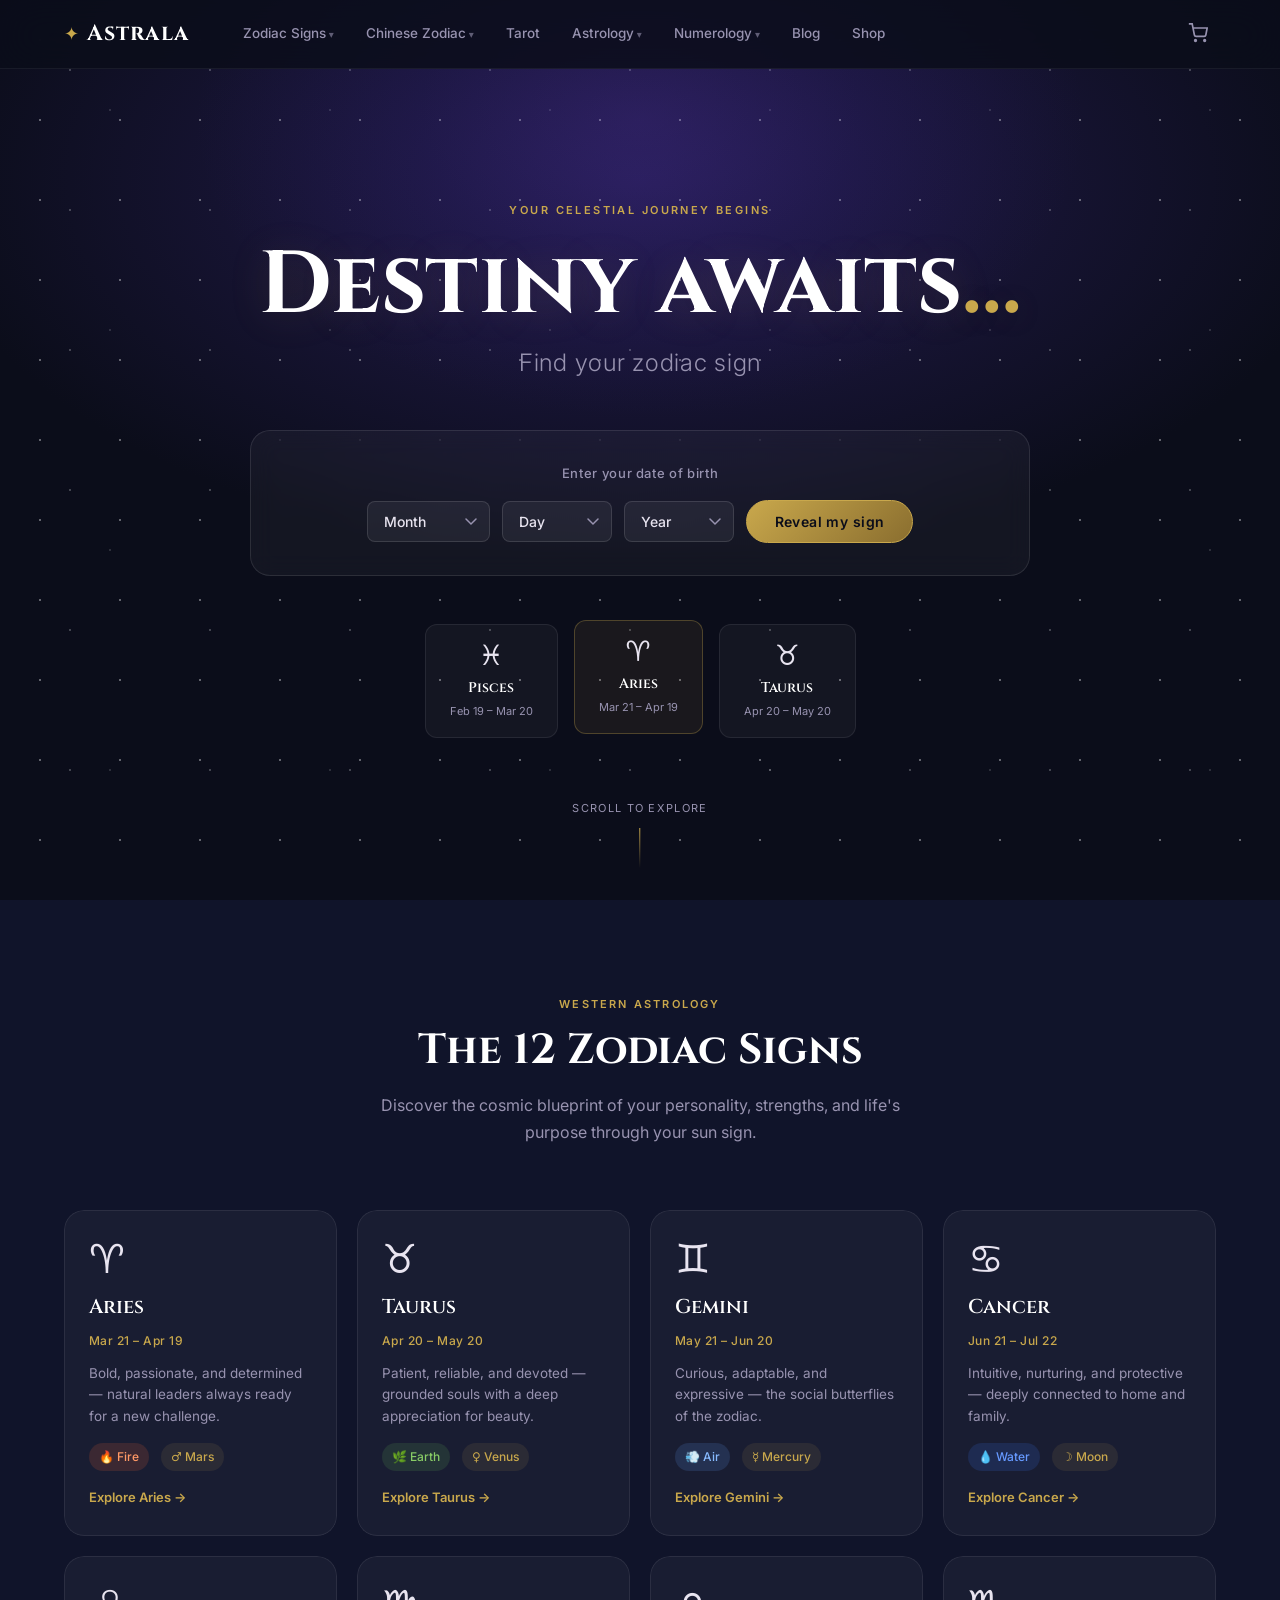
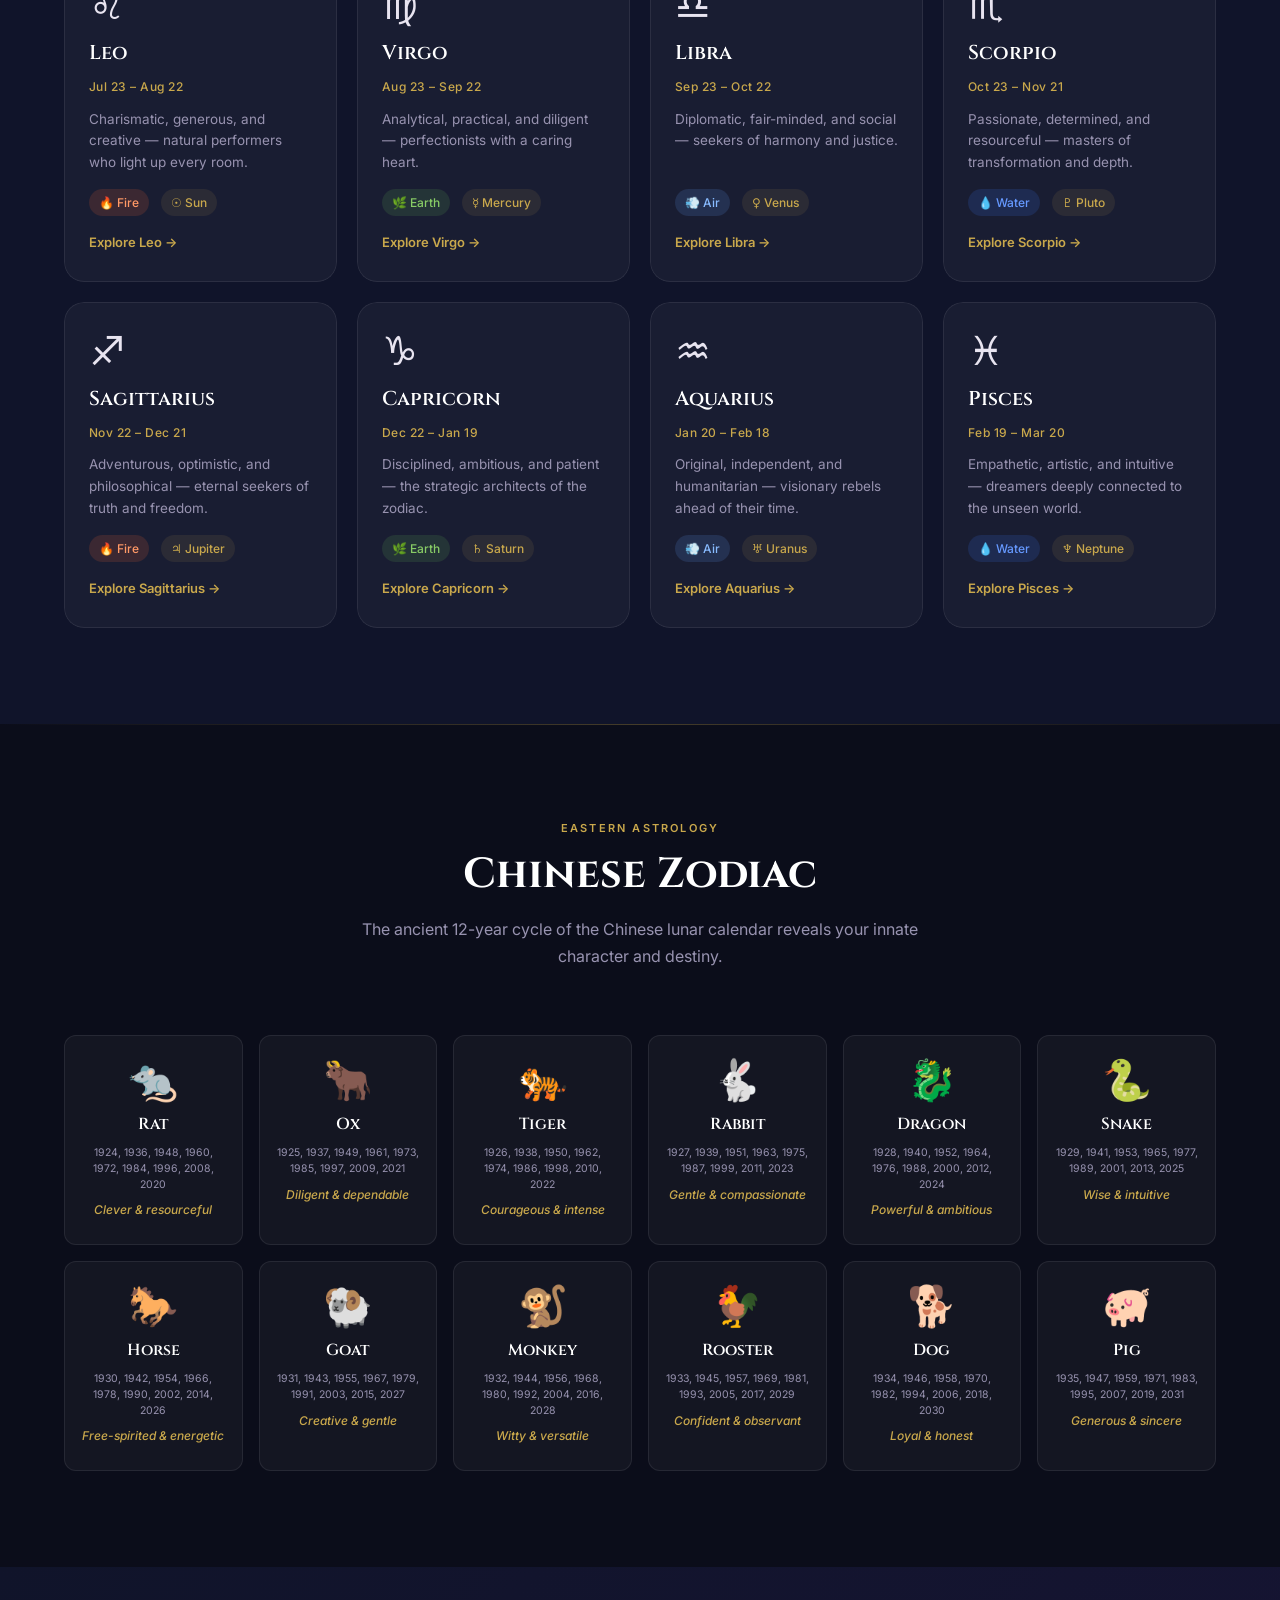
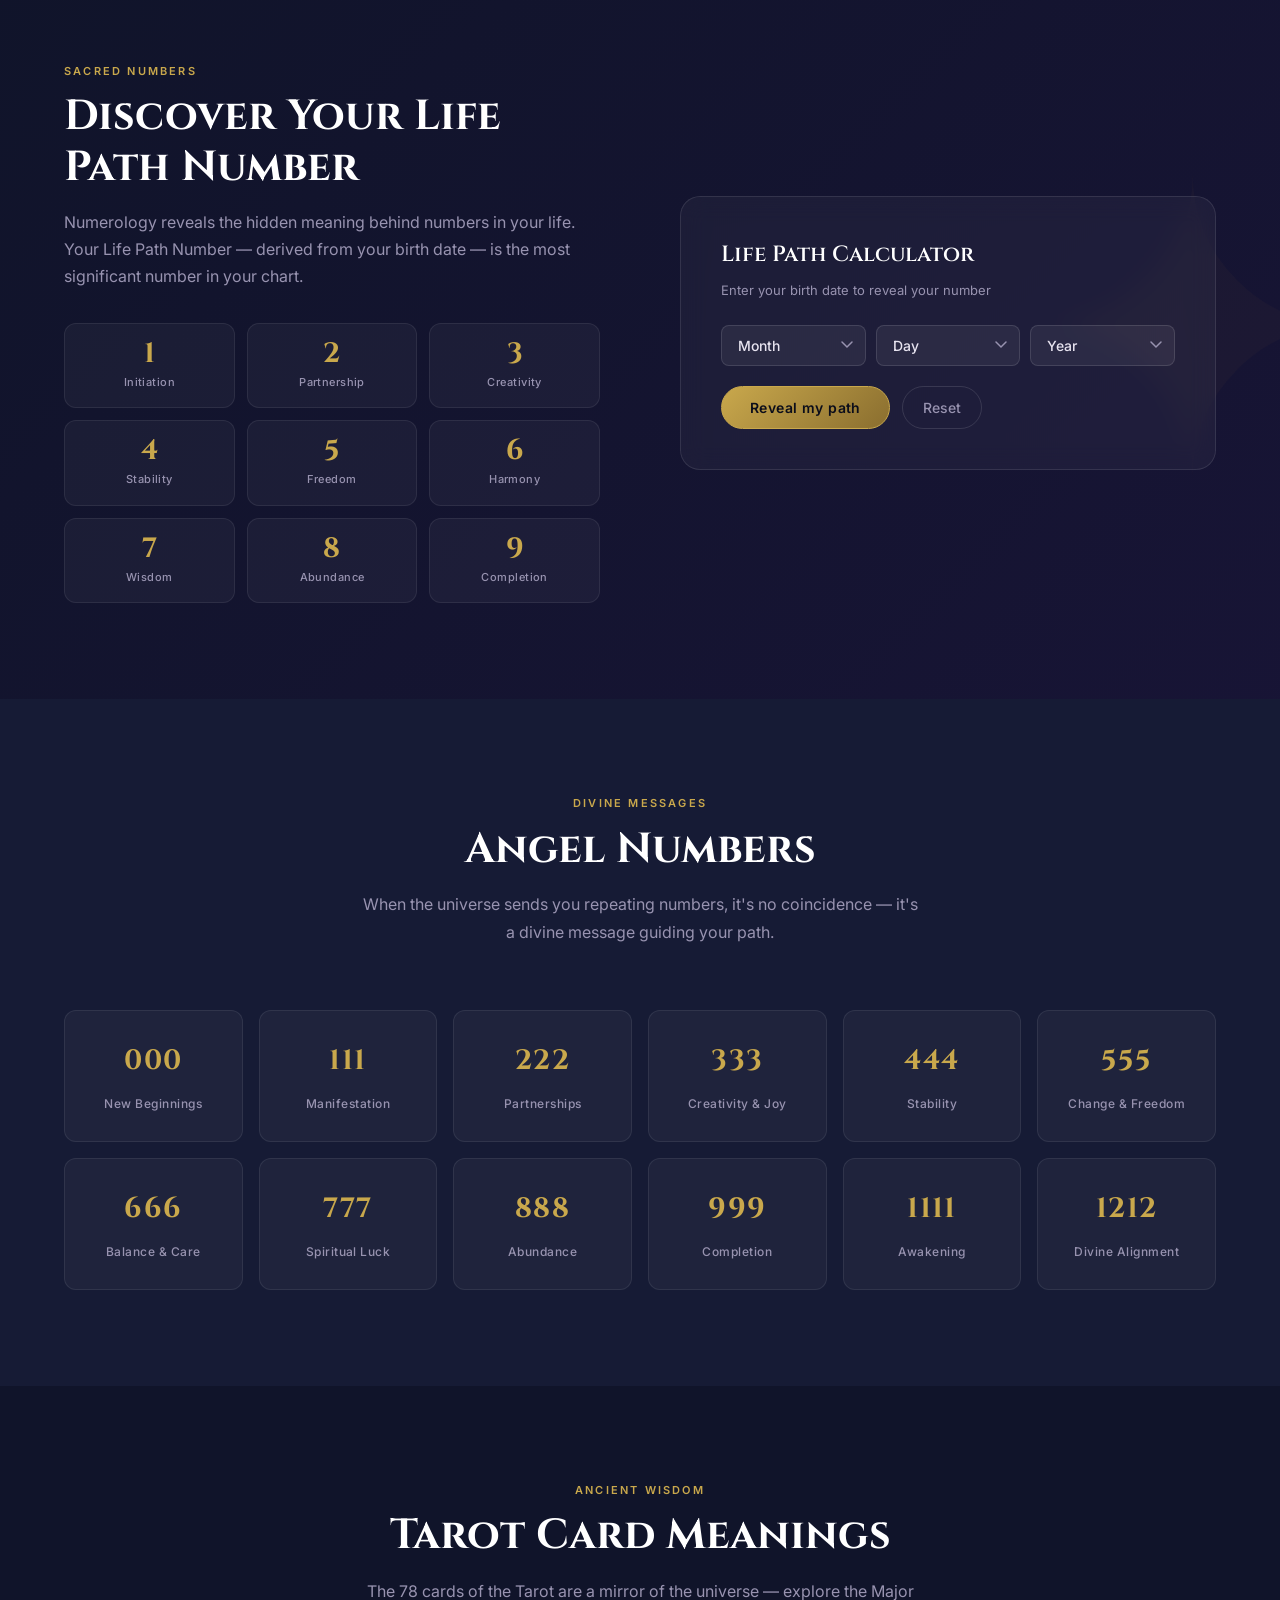
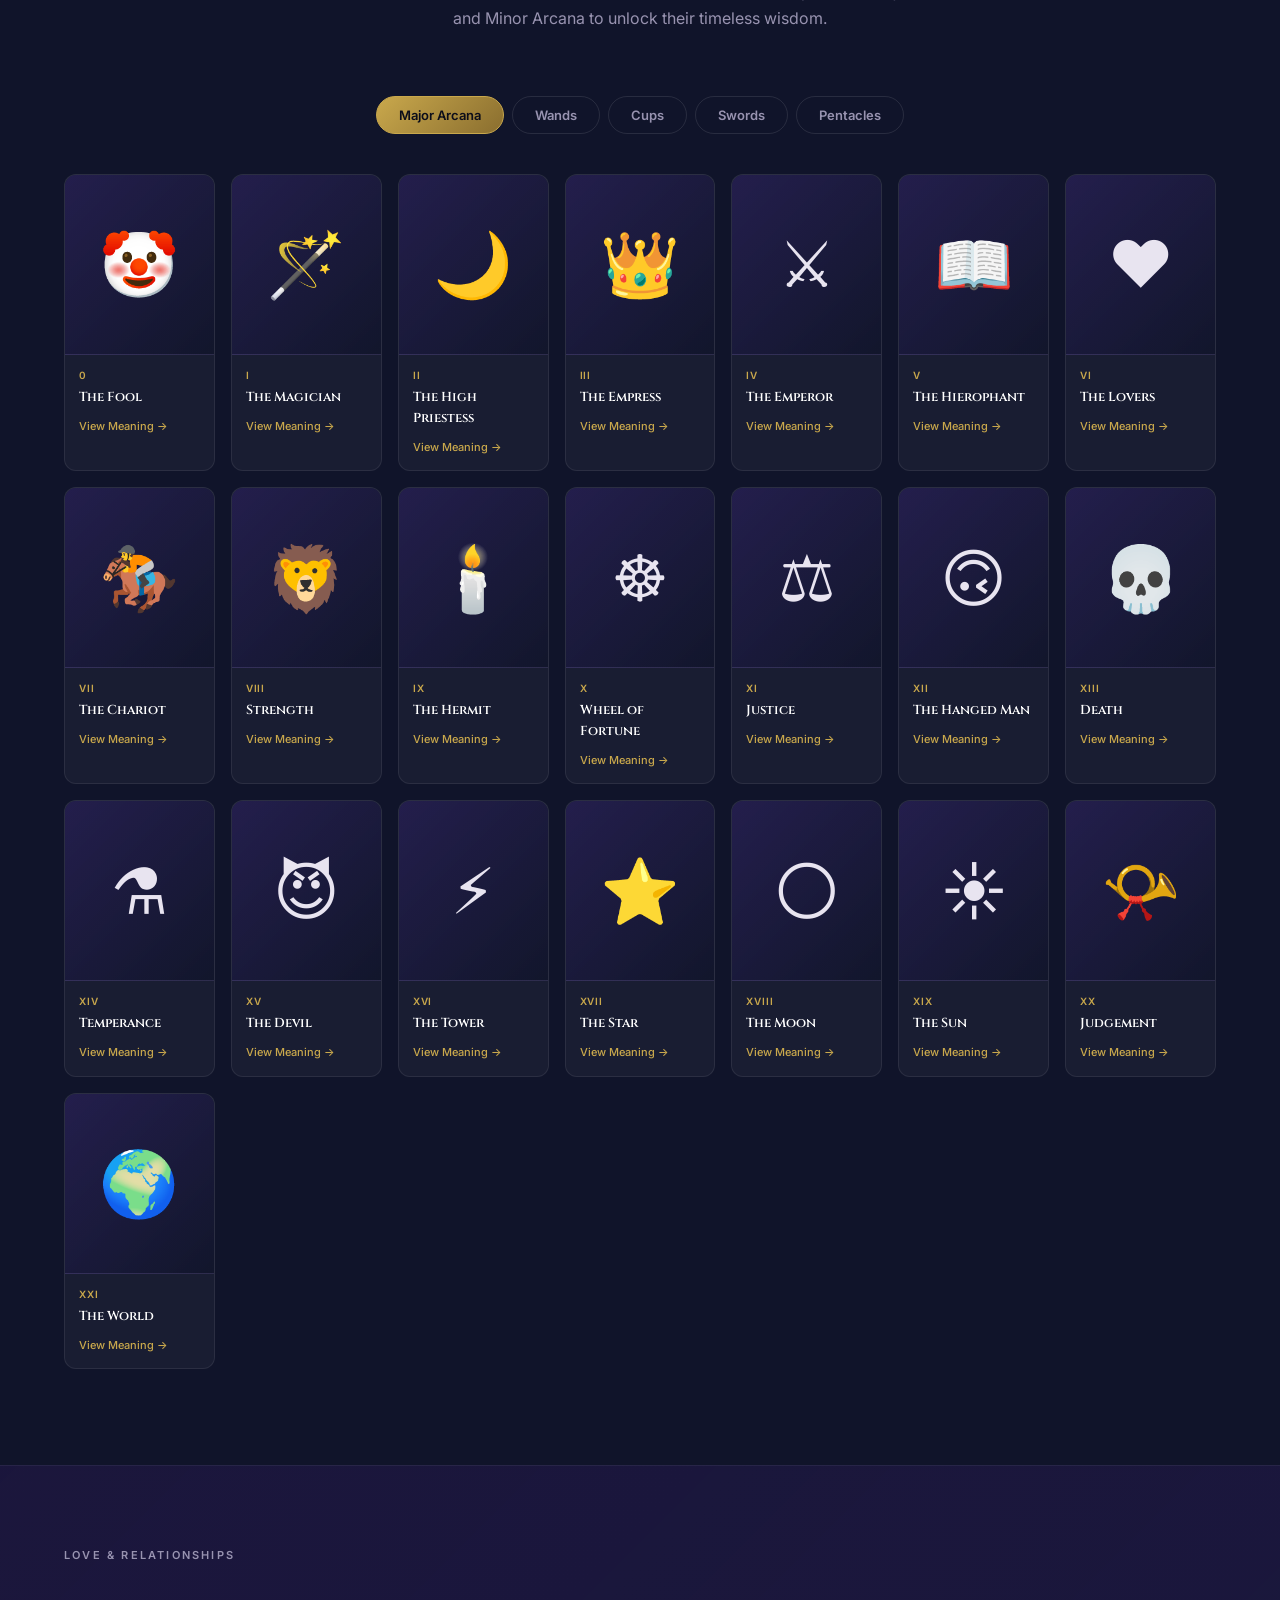
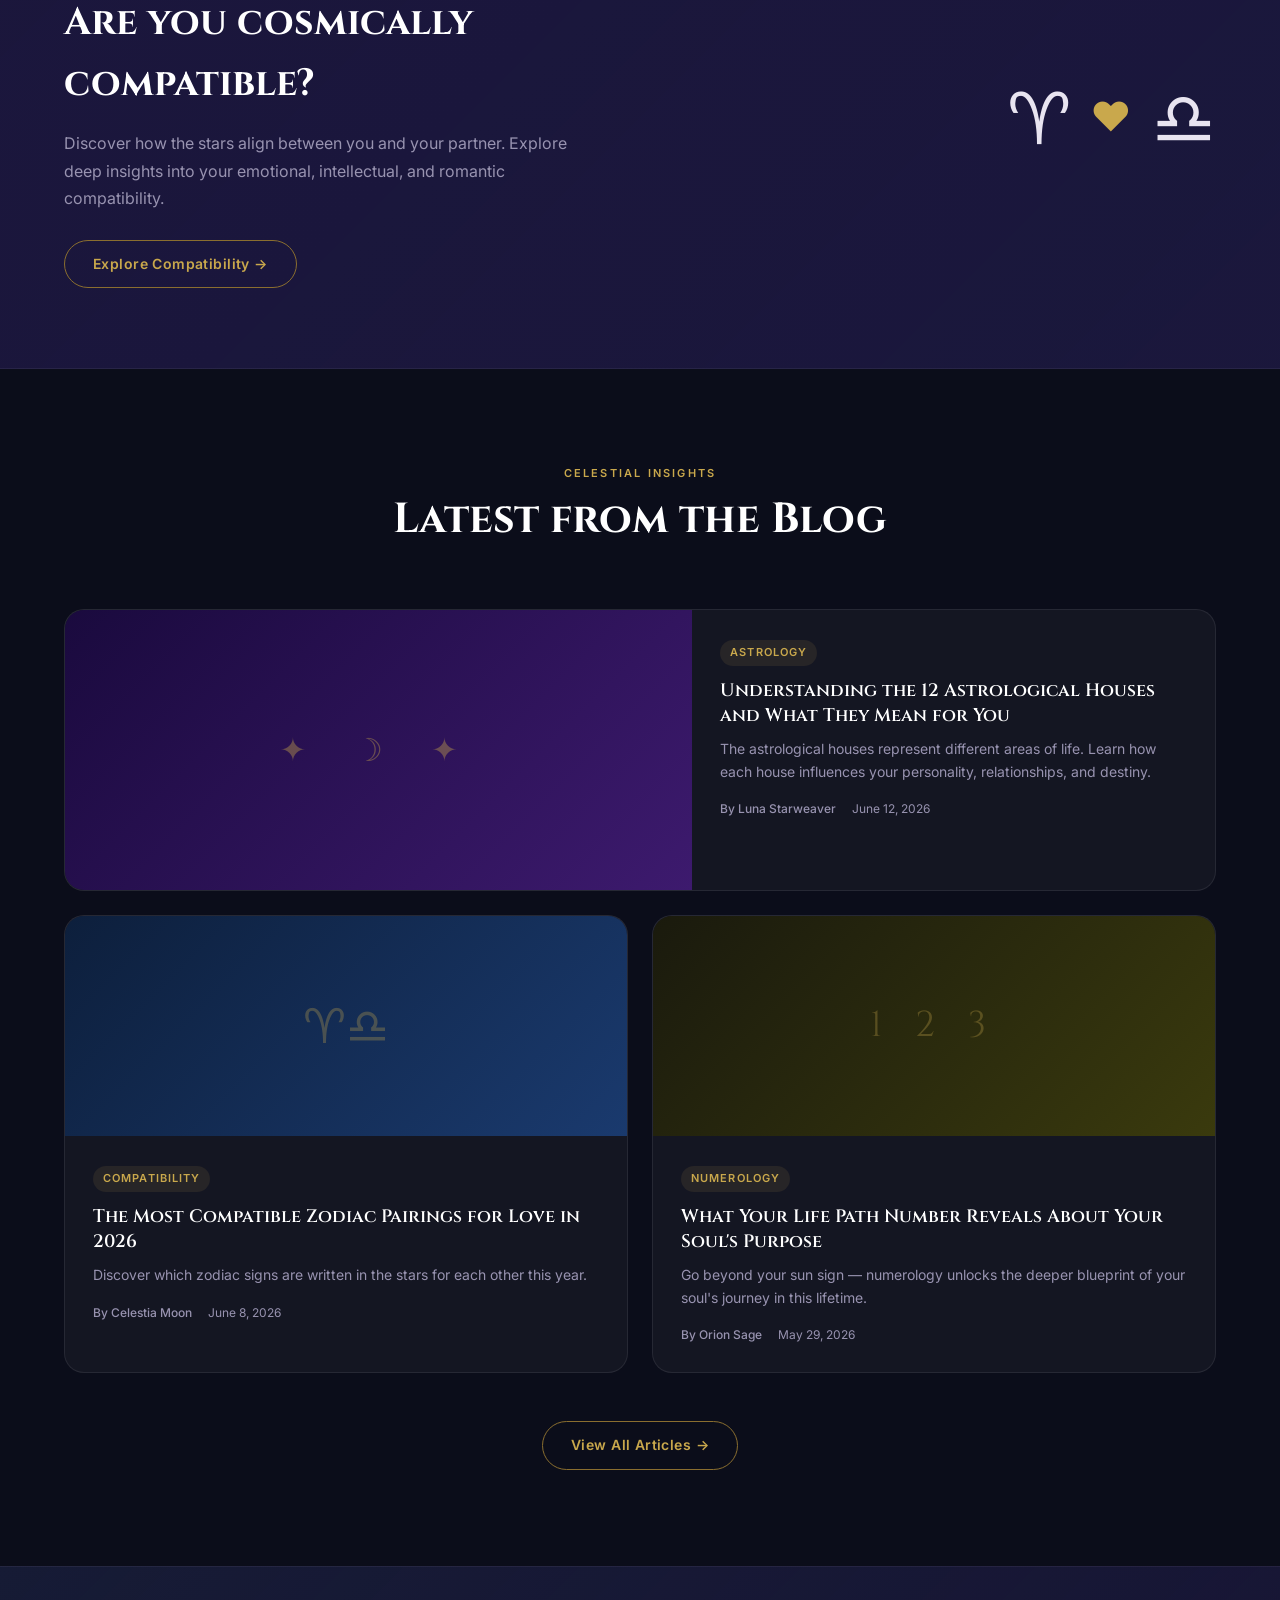
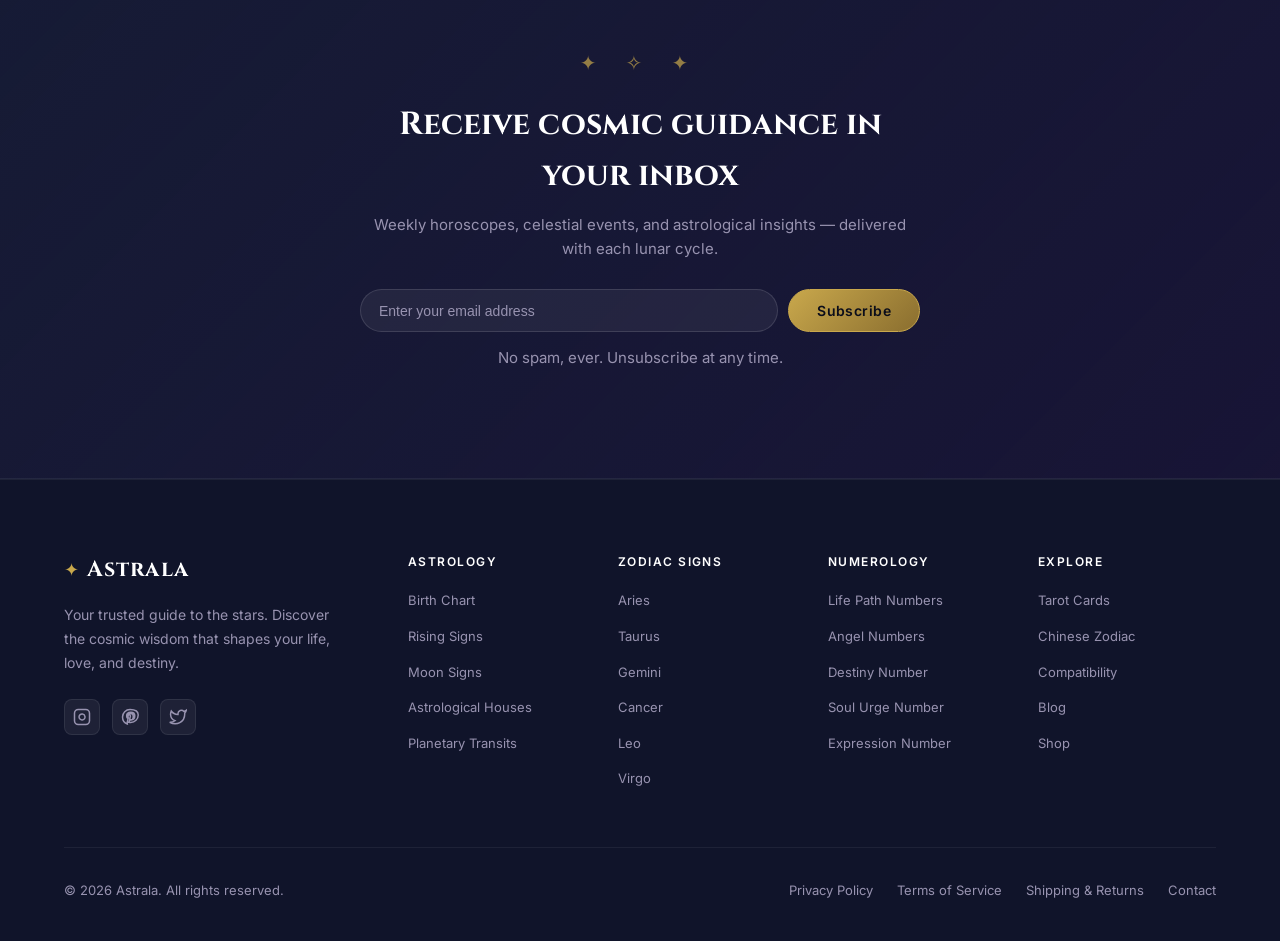
==== index.html @ 4c2835ff "Add Astrala website clone Full static clone of astrala.com with: - Fixed nav with dropdowns and mobi" ====
<!DOCTYPE html>
<html lang="en">
<head>
  <meta charset="UTF-8" />
  <meta name="viewport" content="width=device-width, initial-scale=1.0" />
  <title>Astrala – Destiny Awaits</title>
  <link rel="stylesheet" href="styles.css" />
  <link rel="preconnect" href="https://fonts.googleapis.com" />
  <link rel="preconnect" href="https://fonts.gstatic.com" crossorigin />
  <link href="https://fonts.googleapis.com/css2?family=Cinzel:wght@400;600;700&family=Inter:wght@300;400;500;600&display=swap" rel="stylesheet" />
</head>
<body>

<!-- ═══════════════════════════════════════════════════════════
     NAVIGATION
═══════════════════════════════════════════════════════════ -->
<header class="site-header">
  <div class="header-inner">
    <a href="#" class="logo">
      <span class="logo-star">✦</span>
      <span class="logo-text">Astrala</span>
    </a>

    <nav class="main-nav">
      <ul class="nav-list">
        <li class="nav-item has-dropdown">
          <a href="#zodiac">Zodiac Signs</a>
          <ul class="dropdown">
            <li><a href="#zodiac">Western Zodiac</a></li>
            <li><a href="#chinese">Chinese Zodiac</a></li>
            <li><a href="#compatibility">Compatibility</a></li>
          </ul>
        </li>
        <li class="nav-item has-dropdown">
          <a href="#chinese">Chinese Zodiac</a>
          <ul class="dropdown">
            <li><a href="#chinese">Animals</a></li>
            <li><a href="#chinese">Elements</a></li>
          </ul>
        </li>
        <li class="nav-item"><a href="#tarot">Tarot</a></li>
        <li class="nav-item has-dropdown">
          <a href="#astrology">Astrology</a>
          <ul class="dropdown">
            <li><a href="#astrology">Birth Chart</a></li>
            <li><a href="#astrology">Houses</a></li>
            <li><a href="#astrology">Planets</a></li>
          </ul>
        </li>
        <li class="nav-item has-dropdown">
          <a href="#numerology">Numerology</a>
          <ul class="dropdown">
            <li><a href="#numerology">Life Path</a></li>
            <li><a href="#numerology">Angel Numbers</a></li>
            <li><a href="#numerology">Destiny Number</a></li>
          </ul>
        </li>
        <li class="nav-item"><a href="#blog">Blog</a></li>
        <li class="nav-item"><a href="#shop">Shop</a></li>
      </ul>
    </nav>

    <div class="header-actions">
      <button class="cart-btn" aria-label="Shopping cart">
        <svg width="20" height="20" viewBox="0 0 24 24" fill="none" stroke="currentColor" stroke-width="2">
          <circle cx="9" cy="21" r="1"/><circle cx="20" cy="21" r="1"/>
          <path d="M1 1h4l2.68 13.39a2 2 0 0 0 2 1.61h9.72a2 2 0 0 0 2-1.61L23 6H6"/>
        </svg>
      </button>
      <button class="menu-toggle" aria-label="Toggle menu">
        <span></span><span></span><span></span>
      </button>
    </div>
  </div>
</header>

<!-- ═══════════════════════════════════════════════════════════
     HERO
═══════════════════════════════════════════════════════════ -->
<section class="hero">
  <div class="hero-bg">
    <div class="stars-layer stars-small"></div>
    <div class="stars-layer stars-medium"></div>
    <div class="stars-layer stars-large"></div>
    <div class="nebula"></div>
  </div>
  <div class="hero-content">
    <p class="hero-eyebrow">Your celestial journey begins</p>
    <h1 class="hero-title">Destiny awaits<span class="dot">...</span></h1>
    <p class="hero-subtitle">Find your zodiac sign</p>

    <div class="zodiac-finder-card">
      <p class="finder-label">Enter your date of birth</p>
      <div class="finder-inputs">
        <select id="birth-month" class="finder-select">
          <option value="">Month</option>
          <option value="1">January</option><option value="2">February</option>
          <option value="3">March</option><option value="4">April</option>
          <option value="5">May</option><option value="6">June</option>
          <option value="7">July</option><option value="8">August</option>
          <option value="9">September</option><option value="10">October</option>
          <option value="11">November</option><option value="12">December</option>
        </select>
        <select id="birth-day" class="finder-select">
          <option value="">Day</option>
          <!-- Populated by JS -->
        </select>
        <select id="birth-year" class="finder-select">
          <option value="">Year</option>
          <!-- Populated by JS -->
        </select>
        <button class="btn-reveal" onclick="revealZodiac()">Reveal my sign</button>
      </div>
      <div id="zodiac-result" class="zodiac-result hidden"></div>
    </div>

    <div class="hero-signs">
      <div class="hero-sign-card">
        <span class="sign-glyph">♓</span>
        <span class="sign-name">Pisces</span>
        <span class="sign-dates">Feb 19 – Mar 20</span>
      </div>
      <div class="hero-sign-card active">
        <span class="sign-glyph">♈</span>
        <span class="sign-name">Aries</span>
        <span class="sign-dates">Mar 21 – Apr 19</span>
      </div>
      <div class="hero-sign-card">
        <span class="sign-glyph">♉</span>
        <span class="sign-name">Taurus</span>
        <span class="sign-dates">Apr 20 – May 20</span>
      </div>
    </div>
  </div>

  <div class="hero-scroll">
    <span>Scroll to explore</span>
    <div class="scroll-line"></div>
  </div>
</section>

<!-- ═══════════════════════════════════════════════════════════
     ZODIAC SIGNS
═══════════════════════════════════════════════════════════ -->
<section class="section zodiac-section" id="zodiac">
  <div class="container">
    <div class="section-header">
      <p class="section-eyebrow">Western Astrology</p>
      <h2 class="section-title">The 12 Zodiac Signs</h2>
      <p class="section-desc">Discover the cosmic blueprint of your personality, strengths, and life's purpose through your sun sign.</p>
    </div>

    <div class="zodiac-grid">
      <div class="zodiac-card" data-element="fire">
        <div class="zodiac-card-inner">
          <span class="zodiac-symbol">♈</span>
          <h3 class="zodiac-card-name">Aries</h3>
          <p class="zodiac-dates">Mar 21 – Apr 19</p>
          <p class="zodiac-desc">Bold, passionate, and determined — natural leaders always ready for a new challenge.</p>
          <div class="zodiac-meta">
            <span class="element fire">🔥 Fire</span>
            <span class="planet">♂ Mars</span>
          </div>
          <a href="#" class="card-link">Explore Aries →</a>
        </div>
      </div>
      <div class="zodiac-card" data-element="earth">
        <div class="zodiac-card-inner">
          <span class="zodiac-symbol">♉</span>
          <h3 class="zodiac-card-name">Taurus</h3>
          <p class="zodiac-dates">Apr 20 – May 20</p>
          <p class="zodiac-desc">Patient, reliable, and devoted — grounded souls with a deep appreciation for beauty.</p>
          <div class="zodiac-meta">
            <span class="element earth">🌿 Earth</span>
            <span class="planet">♀ Venus</span>
          </div>
          <a href="#" class="card-link">Explore Taurus →</a>
        </div>
      </div>
      <div class="zodiac-card" data-element="air">
        <div class="zodiac-card-inner">
          <span class="zodiac-symbol">♊</span>
          <h3 class="zodiac-card-name">Gemini</h3>
          <p class="zodiac-dates">May 21 – Jun 20</p>
          <p class="zodiac-desc">Curious, adaptable, and expressive — the social butterflies of the zodiac.</p>
          <div class="zodiac-meta">
            <span class="element air">💨 Air</span>
            <span class="planet">☿ Mercury</span>
          </div>
          <a href="#" class="card-link">Explore Gemini →</a>
        </div>
      </div>
      <div class="zodiac-card" data-element="water">
        <div class="zodiac-card-inner">
          <span class="zodiac-symbol">♋</span>
          <h3 class="zodiac-card-name">Cancer</h3>
          <p class="zodiac-dates">Jun 21 – Jul 22</p>
          <p class="zodiac-desc">Intuitive, nurturing, and protective — deeply connected to home and family.</p>
          <div class="zodiac-meta">
            <span class="element water">💧 Water</span>
            <span class="planet">☽ Moon</span>
          </div>
          <a href="#" class="card-link">Explore Cancer →</a>
        </div>
      </div>
      <div class="zodiac-card" data-element="fire">
        <div class="zodiac-card-inner">
          <span class="zodiac-symbol">♌</span>
          <h3 class="zodiac-card-name">Leo</h3>
          <p class="zodiac-dates">Jul 23 – Aug 22</p>
          <p class="zodiac-desc">Charismatic, generous, and creative — natural performers who light up every room.</p>
          <div class="zodiac-meta">
            <span class="element fire">🔥 Fire</span>
            <span class="planet">☉ Sun</span>
          </div>
          <a href="#" class="card-link">Explore Leo →</a>
        </div>
      </div>
      <div class="zodiac-card" data-element="earth">
        <div class="zodiac-card-inner">
          <span class="zodiac-symbol">♍</span>
          <h3 class="zodiac-card-name">Virgo</h3>
          <p class="zodiac-dates">Aug 23 – Sep 22</p>
          <p class="zodiac-desc">Analytical, practical, and diligent — perfectionists with a caring heart.</p>
          <div class="zodiac-meta">
            <span class="element earth">🌿 Earth</span>
            <span class="planet">☿ Mercury</span>
          </div>
          <a href="#" class="card-link">Explore Virgo →</a>
        </div>
      </div>
      <div class="zodiac-card" data-element="air">
        <div class="zodiac-card-inner">
          <span class="zodiac-symbol">♎</span>
          <h3 class="zodiac-card-name">Libra</h3>
          <p class="zodiac-dates">Sep 23 – Oct 22</p>
          <p class="zodiac-desc">Diplomatic, fair-minded, and social — seekers of harmony and justice.</p>
          <div class="zodiac-meta">
            <span class="element air">💨 Air</span>
            <span class="planet">♀ Venus</span>
          </div>
          <a href="#" class="card-link">Explore Libra →</a>
        </div>
      </div>
      <div class="zodiac-card" data-element="water">
        <div class="zodiac-card-inner">
          <span class="zodiac-symbol">♏</span>
          <h3 class="zodiac-card-name">Scorpio</h3>
          <p class="zodiac-dates">Oct 23 – Nov 21</p>
          <p class="zodiac-desc">Passionate, determined, and resourceful — masters of transformation and depth.</p>
          <div class="zodiac-meta">
            <span class="element water">💧 Water</span>
            <span class="planet">♇ Pluto</span>
          </div>
          <a href="#" class="card-link">Explore Scorpio →</a>
        </div>
      </div>
      <div class="zodiac-card" data-element="fire">
        <div class="zodiac-card-inner">
          <span class="zodiac-symbol">♐</span>
          <h3 class="zodiac-card-name">Sagittarius</h3>
          <p class="zodiac-dates">Nov 22 – Dec 21</p>
          <p class="zodiac-desc">Adventurous, optimistic, and philosophical — eternal seekers of truth and freedom.</p>
          <div class="zodiac-meta">
            <span class="element fire">🔥 Fire</span>
            <span class="planet">♃ Jupiter</span>
          </div>
          <a href="#" class="card-link">Explore Sagittarius →</a>
        </div>
      </div>
      <div class="zodiac-card" data-element="earth">
        <div class="zodiac-card-inner">
          <span class="zodiac-symbol">♑</span>
          <h3 class="zodiac-card-name">Capricorn</h3>
          <p class="zodiac-dates">Dec 22 – Jan 19</p>
          <p class="zodiac-desc">Disciplined, ambitious, and patient — the strategic architects of the zodiac.</p>
          <div class="zodiac-meta">
            <span class="element earth">🌿 Earth</span>
            <span class="planet">♄ Saturn</span>
          </div>
          <a href="#" class="card-link">Explore Capricorn →</a>
        </div>
      </div>
      <div class="zodiac-card" data-element="air">
        <div class="zodiac-card-inner">
          <span class="zodiac-symbol">♒</span>
          <h3 class="zodiac-card-name">Aquarius</h3>
          <p class="zodiac-dates">Jan 20 – Feb 18</p>
          <p class="zodiac-desc">Original, independent, and humanitarian — visionary rebels ahead of their time.</p>
          <div class="zodiac-meta">
            <span class="element air">💨 Air</span>
            <span class="planet">♅ Uranus</span>
          </div>
          <a href="#" class="card-link">Explore Aquarius →</a>
        </div>
      </div>
      <div class="zodiac-card" data-element="water">
        <div class="zodiac-card-inner">
          <span class="zodiac-symbol">♓</span>
          <h3 class="zodiac-card-name">Pisces</h3>
          <p class="zodiac-dates">Feb 19 – Mar 20</p>
          <p class="zodiac-desc">Empathetic, artistic, and intuitive — dreamers deeply connected to the unseen world.</p>
          <div class="zodiac-meta">
            <span class="element water">💧 Water</span>
            <span class="planet">♆ Neptune</span>
          </div>
          <a href="#" class="card-link">Explore Pisces →</a>
        </div>
      </div>
    </div>
  </div>
</section>

<!-- ═══════════════════════════════════════════════════════════
     CHINESE ZODIAC
═══════════════════════════════════════════════════════════ -->
<section class="section chinese-section" id="chinese">
  <div class="container">
    <div class="section-header">
      <p class="section-eyebrow">Eastern Astrology</p>
      <h2 class="section-title">Chinese Zodiac</h2>
      <p class="section-desc">The ancient 12-year cycle of the Chinese lunar calendar reveals your innate character and destiny.</p>
    </div>

    <div class="chinese-grid">
      <div class="chinese-card">
        <span class="chinese-animal">🐀</span>
        <h3>Rat</h3>
        <p class="chinese-years">1924, 1936, 1948, 1960, 1972, 1984, 1996, 2008, 2020</p>
        <p class="chinese-trait">Clever & resourceful</p>
      </div>
      <div class="chinese-card">
        <span class="chinese-animal">🐂</span>
        <h3>Ox</h3>
        <p class="chinese-years">1925, 1937, 1949, 1961, 1973, 1985, 1997, 2009, 2021</p>
        <p class="chinese-trait">Diligent & dependable</p>
      </div>
      <div class="chinese-card">
        <span class="chinese-animal">🐅</span>
        <h3>Tiger</h3>
        <p class="chinese-years">1926, 1938, 1950, 1962, 1974, 1986, 1998, 2010, 2022</p>
        <p class="chinese-trait">Courageous & intense</p>
      </div>
      <div class="chinese-card">
        <span class="chinese-animal">🐇</span>
        <h3>Rabbit</h3>
        <p class="chinese-years">1927, 1939, 1951, 1963, 1975, 1987, 1999, 2011, 2023</p>
        <p class="chinese-trait">Gentle & compassionate</p>
      </div>
      <div class="chinese-card">
        <span class="chinese-animal">🐉</span>
        <h3>Dragon</h3>
        <p class="chinese-years">1928, 1940, 1952, 1964, 1976, 1988, 2000, 2012, 2024</p>
        <p class="chinese-trait">Powerful & ambitious</p>
      </div>
      <div class="chinese-card">
        <span class="chinese-animal">🐍</span>
        <h3>Snake</h3>
        <p class="chinese-years">1929, 1941, 1953, 1965, 1977, 1989, 2001, 2013, 2025</p>
        <p class="chinese-trait">Wise & intuitive</p>
      </div>
      <div class="chinese-card">
        <span class="chinese-animal">🐎</span>
        <h3>Horse</h3>
        <p class="chinese-years">1930, 1942, 1954, 1966, 1978, 1990, 2002, 2014, 2026</p>
        <p class="chinese-trait">Free-spirited & energetic</p>
      </div>
      <div class="chinese-card">
        <span class="chinese-animal">🐏</span>
        <h3>Goat</h3>
        <p class="chinese-years">1931, 1943, 1955, 1967, 1979, 1991, 2003, 2015, 2027</p>
        <p class="chinese-trait">Creative & gentle</p>
      </div>
      <div class="chinese-card">
        <span class="chinese-animal">🐒</span>
        <h3>Monkey</h3>
        <p class="chinese-years">1932, 1944, 1956, 1968, 1980, 1992, 2004, 2016, 2028</p>
        <p class="chinese-trait">Witty & versatile</p>
      </div>
      <div class="chinese-card">
        <span class="chinese-animal">🐓</span>
        <h3>Rooster</h3>
        <p class="chinese-years">1933, 1945, 1957, 1969, 1981, 1993, 2005, 2017, 2029</p>
        <p class="chinese-trait">Confident & observant</p>
      </div>
      <div class="chinese-card">
        <span class="chinese-animal">🐕</span>
        <h3>Dog</h3>
        <p class="chinese-years">1934, 1946, 1958, 1970, 1982, 1994, 2006, 2018, 2030</p>
        <p class="chinese-trait">Loyal & honest</p>
      </div>
      <div class="chinese-card">
        <span class="chinese-animal">🐖</span>
        <h3>Pig</h3>
        <p class="chinese-years">1935, 1947, 1959, 1971, 1983, 1995, 2007, 2019, 2031</p>
        <p class="chinese-trait">Generous & sincere</p>
      </div>
    </div>
  </div>
</section>

<!-- ═══════════════════════════════════════════════════════════
     NUMEROLOGY / LIFE PATH
═══════════════════════════════════════════════════════════ -->
<section class="section numerology-section" id="numerology">
  <div class="container">
    <div class="numerology-layout">
      <div class="numerology-info">
        <p class="section-eyebrow">Sacred Numbers</p>
        <h2 class="section-title">Discover Your Life Path Number</h2>
        <p class="section-desc">Numerology reveals the hidden meaning behind numbers in your life. Your Life Path Number — derived from your birth date — is the most significant number in your chart.</p>

        <div class="life-path-previews">
          <div class="lp-item"><span class="lp-num">1</span><span class="lp-word">Initiation</span></div>
          <div class="lp-item"><span class="lp-num">2</span><span class="lp-word">Partnership</span></div>
          <div class="lp-item"><span class="lp-num">3</span><span class="lp-word">Creativity</span></div>
          <div class="lp-item"><span class="lp-num">4</span><span class="lp-word">Stability</span></div>
          <div class="lp-item"><span class="lp-num">5</span><span class="lp-word">Freedom</span></div>
          <div class="lp-item"><span class="lp-num">6</span><span class="lp-word">Harmony</span></div>
          <div class="lp-item"><span class="lp-num">7</span><span class="lp-word">Wisdom</span></div>
          <div class="lp-item"><span class="lp-num">8</span><span class="lp-word">Abundance</span></div>
          <div class="lp-item"><span class="lp-num">9</span><span class="lp-word">Completion</span></div>
        </div>
      </div>

      <div class="numerology-calc">
        <div class="calc-card">
          <h3 class="calc-title">Life Path Calculator</h3>
          <p class="calc-subtitle">Enter your birth date to reveal your number</p>
          <div class="calc-inputs">
            <select id="num-month" class="finder-select">
              <option value="">Month</option>
              <option value="1">January</option><option value="2">February</option>
              <option value="3">March</option><option value="4">April</option>
              <option value="5">May</option><option value="6">June</option>
              <option value="7">July</option><option value="8">August</option>
              <option value="9">September</option><option value="10">October</option>
              <option value="11">November</option><option value="12">December</option>
            </select>
            <select id="num-day" class="finder-select">
              <option value="">Day</option>
            </select>
            <select id="num-year" class="finder-select">
              <option value="">Year</option>
            </select>
          </div>
          <div class="calc-actions">
            <button class="btn-reveal" onclick="revealLifePath()">Reveal my path</button>
            <button class="btn-reset" onclick="resetLifePath()">Reset</button>
          </div>
          <div id="life-path-result" class="life-path-result hidden"></div>
        </div>
      </div>
    </div>
  </div>
</section>

<!-- ═══════════════════════════════════════════════════════════
     ANGEL NUMBERS
═══════════════════════════════════════════════════════════ -->
<section class="section angel-section" id="angel">
  <div class="container">
    <div class="section-header">
      <p class="section-eyebrow">Divine Messages</p>
      <h2 class="section-title">Angel Numbers</h2>
      <p class="section-desc">When the universe sends you repeating numbers, it's no coincidence — it's a divine message guiding your path.</p>
    </div>

    <div class="angel-grid">
      <div class="angel-card"><span class="angel-num">000</span><span class="angel-meaning">New Beginnings</span></div>
      <div class="angel-card"><span class="angel-num">111</span><span class="angel-meaning">Manifestation</span></div>
      <div class="angel-card"><span class="angel-num">222</span><span class="angel-meaning">Partnerships</span></div>
      <div class="angel-card"><span class="angel-num">333</span><span class="angel-meaning">Creativity &amp; Joy</span></div>
      <div class="angel-card"><span class="angel-num">444</span><span class="angel-meaning">Stability</span></div>
      <div class="angel-card"><span class="angel-num">555</span><span class="angel-meaning">Change &amp; Freedom</span></div>
      <div class="angel-card"><span class="angel-num">666</span><span class="angel-meaning">Balance &amp; Care</span></div>
      <div class="angel-card"><span class="angel-num">777</span><span class="angel-meaning">Spiritual Luck</span></div>
      <div class="angel-card"><span class="angel-num">888</span><span class="angel-meaning">Abundance</span></div>
      <div class="angel-card"><span class="angel-num">999</span><span class="angel-meaning">Completion</span></div>
      <div class="angel-card"><span class="angel-num">1111</span><span class="angel-meaning">Awakening</span></div>
      <div class="angel-card"><span class="angel-num">1212</span><span class="angel-meaning">Divine Alignment</span></div>
    </div>
  </div>
</section>

<!-- ═══════════════════════════════════════════════════════════
     TAROT
═══════════════════════════════════════════════════════════ -->
<section class="section tarot-section" id="tarot">
  <div class="container">
    <div class="section-header">
      <p class="section-eyebrow">Ancient Wisdom</p>
      <h2 class="section-title">Tarot Card Meanings</h2>
      <p class="section-desc">The 78 cards of the Tarot are a mirror of the universe — explore the Major and Minor Arcana to unlock their timeless wisdom.</p>
    </div>

    <div class="tarot-tabs">
      <button class="tarot-tab active" data-tab="major">Major Arcana</button>
      <button class="tarot-tab" data-tab="wands">Wands</button>
      <button class="tarot-tab" data-tab="cups">Cups</button>
      <button class="tarot-tab" data-tab="swords">Swords</button>
      <button class="tarot-tab" data-tab="pentacles">Pentacles</button>
    </div>

    <div class="tarot-grid" id="tarot-grid">
      <!-- Populated by JS -->
    </div>
  </div>
</section>

<!-- ═══════════════════════════════════════════════════════════
     COMPATIBILITY BANNER
═══════════════════════════════════════════════════════════ -->
<section class="compatibility-banner" id="compatibility">
  <div class="container">
    <div class="compat-inner">
      <div class="compat-text">
        <p class="section-eyebrow">Love &amp; Relationships</p>
        <h2>Are you cosmically compatible?</h2>
        <p>Discover how the stars align between you and your partner. Explore deep insights into your emotional, intellectual, and romantic compatibility.</p>
        <a href="#" class="btn-outline">Explore Compatibility →</a>
      </div>
      <div class="compat-visual">
        <div class="compat-signs">
          <div class="compat-sign">♈</div>
          <div class="compat-heart">♥</div>
          <div class="compat-sign">♎</div>
        </div>
      </div>
    </div>
  </div>
</section>

<!-- ═══════════════════════════════════════════════════════════
     BLOG
═══════════════════════════════════════════════════════════ -->
<section class="section blog-section" id="blog">
  <div class="container">
    <div class="section-header">
      <p class="section-eyebrow">Celestial Insights</p>
      <h2 class="section-title">Latest from the Blog</h2>
    </div>

    <div class="blog-grid">
      <article class="blog-card featured">
        <div class="blog-img blog-img-1"></div>
        <div class="blog-content">
          <span class="blog-tag">Astrology</span>
          <h3><a href="#">Understanding the 12 Astrological Houses and What They Mean for You</a></h3>
          <p>The astrological houses represent different areas of life. Learn how each house influences your personality, relationships, and destiny.</p>
          <div class="blog-meta">
            <span class="blog-author">By Luna Starweaver</span>
            <span class="blog-date">June 12, 2026</span>
          </div>
        </div>
      </article>
      <article class="blog-card">
        <div class="blog-img blog-img-2"></div>
        <div class="blog-content">
          <span class="blog-tag">Compatibility</span>
          <h3><a href="#">The Most Compatible Zodiac Pairings for Love in 2026</a></h3>
          <p>Discover which zodiac signs are written in the stars for each other this year.</p>
          <div class="blog-meta">
            <span class="blog-author">By Celestia Moon</span>
            <span class="blog-date">June 8, 2026</span>
          </div>
        </div>
      </article>
      <article class="blog-card">
        <div class="blog-img blog-img-3"></div>
        <div class="blog-content">
          <span class="blog-tag">Numerology</span>
          <h3><a href="#">What Your Life Path Number Reveals About Your Soul's Purpose</a></h3>
          <p>Go beyond your sun sign — numerology unlocks the deeper blueprint of your soul's journey in this lifetime.</p>
          <div class="blog-meta">
            <span class="blog-author">By Orion Sage</span>
            <span class="blog-date">May 29, 2026</span>
          </div>
        </div>
      </article>
    </div>

    <div class="section-cta">
      <a href="#" class="btn-outline">View All Articles →</a>
    </div>
  </div>
</section>

<!-- ═══════════════════════════════════════════════════════════
     NEWSLETTER
═══════════════════════════════════════════════════════════ -->
<section class="newsletter-section">
  <div class="container">
    <div class="newsletter-inner">
      <div class="newsletter-stars">✦ ✧ ✦</div>
      <h2>Receive cosmic guidance in your inbox</h2>
      <p>Weekly horoscopes, celestial events, and astrological insights — delivered with each lunar cycle.</p>
      <form class="newsletter-form" onsubmit="subscribeNewsletter(event)">
        <input type="email" placeholder="Enter your email address" class="newsletter-input" required />
        <button type="submit" class="btn-reveal">Subscribe</button>
      </form>
      <p class="newsletter-note">No spam, ever. Unsubscribe at any time.</p>
    </div>
  </div>
</section>

<!-- ═══════════════════════════════════════════════════════════
     FOOTER
═══════════════════════════════════════════════════════════ -->
<footer class="site-footer">
  <div class="container">
    <div class="footer-top">
      <div class="footer-brand">
        <a href="#" class="logo">
          <span class="logo-star">✦</span>
          <span class="logo-text">Astrala</span>
        </a>
        <p>Your trusted guide to the stars. Discover the cosmic wisdom that shapes your life, love, and destiny.</p>
        <div class="footer-social">
          <a href="#" aria-label="Instagram">
            <svg width="18" height="18" viewBox="0 0 24 24" fill="none" stroke="currentColor" stroke-width="2"><rect x="2" y="2" width="20" height="20" rx="5" ry="5"/><path d="M16 11.37A4 4 0 1 1 12.63 8 4 4 0 0 1 16 11.37z"/><line x1="17.5" y1="6.5" x2="17.51" y2="6.5"/></svg>
          </a>
          <a href="#" aria-label="Pinterest">
            <svg width="18" height="18" viewBox="0 0 24 24" fill="none" stroke="currentColor" stroke-width="2"><path d="M12 2C6.48 2 2 6.48 2 12c0 4.24 2.65 7.86 6.39 9.29-.09-.78-.17-1.98.04-2.83.18-.77 1.23-5.22 1.23-5.22s-.31-.63-.31-1.56c0-1.46.85-2.55 1.9-2.55.9 0 1.33.67 1.33 1.48 0 .9-.57 2.25-.87 3.5-.25 1.04.52 1.89 1.54 1.89 1.85 0 3.1-2.37 3.1-5.16 0-2.14-1.44-3.64-3.5-3.64-2.38 0-3.78 1.78-3.78 3.63 0 .72.28 1.49.62 1.91.07.08.08.15.06.23l-.23.94c-.04.15-.13.18-.29.11-1.06-.5-1.73-2.05-1.73-3.31 0-2.69 1.95-5.16 5.63-5.16 2.95 0 5.24 2.1 5.24 4.91 0 2.93-1.84 5.28-4.4 5.28-.86 0-1.67-.45-1.95-.97l-.53 1.98c-.19.74-.71 1.67-1.06 2.23.8.25 1.65.38 2.53.38 5.52 0 10-4.48 10-10S17.52 2 12 2z"/></svg>
          </a>
          <a href="#" aria-label="Twitter/X">
            <svg width="18" height="18" viewBox="0 0 24 24" fill="none" stroke="currentColor" stroke-width="2"><path d="M23 3a10.9 10.9 0 0 1-3.14 1.53 4.48 4.48 0 0 0-7.86 3v1A10.66 10.66 0 0 1 3 4s-4 9 5 13a11.64 11.64 0 0 1-7 2c9 5 20 0 20-11.5a4.5 4.5 0 0 0-.08-.83A7.72 7.72 0 0 0 23 3z"/></svg>
          </a>
        </div>
      </div>

      <div class="footer-links">
        <div class="footer-col">
          <h4>Astrology</h4>
          <ul>
            <li><a href="#">Birth Chart</a></li>
            <li><a href="#">Rising Signs</a></li>
            <li><a href="#">Moon Signs</a></li>
            <li><a href="#">Astrological Houses</a></li>
            <li><a href="#">Planetary Transits</a></li>
          </ul>
        </div>
        <div class="footer-col">
          <h4>Zodiac Signs</h4>
          <ul>
            <li><a href="#">Aries</a></li>
            <li><a href="#">Taurus</a></li>
            <li><a href="#">Gemini</a></li>
            <li><a href="#">Cancer</a></li>
            <li><a href="#">Leo</a></li>
            <li><a href="#">Virgo</a></li>
          </ul>
        </div>
        <div class="footer-col">
          <h4>Numerology</h4>
          <ul>
            <li><a href="#">Life Path Numbers</a></li>
            <li><a href="#">Angel Numbers</a></li>
            <li><a href="#">Destiny Number</a></li>
            <li><a href="#">Soul Urge Number</a></li>
            <li><a href="#">Expression Number</a></li>
          </ul>
        </div>
        <div class="footer-col">
          <h4>Explore</h4>
          <ul>
            <li><a href="#">Tarot Cards</a></li>
            <li><a href="#">Chinese Zodiac</a></li>
            <li><a href="#">Compatibility</a></li>
            <li><a href="#">Blog</a></li>
            <li><a href="#">Shop</a></li>
          </ul>
        </div>
      </div>
    </div>

    <div class="footer-bottom">
      <p>&copy; 2026 Astrala. All rights reserved.</p>
      <div class="footer-legal">
        <a href="#">Privacy Policy</a>
        <a href="#">Terms of Service</a>
        <a href="#">Shipping &amp; Returns</a>
        <a href="#">Contact</a>
      </div>
    </div>
  </div>
</footer>

<script src="script.js"></script>
</body>
</html>
---- styles.css ----
/* ═══════════════════════════════════════════════
   RESET & BASE
═══════════════════════════════════════════════ */
*, *::before, *::after { box-sizing: border-box; margin: 0; padding: 0; }

:root {
  --navy:      #0b0d1a;
  --midnight:  #10142a;
  --deep:      #161b35;
  --purple:    #2a1f5e;
  --indigo:    #3d2f8a;
  --gold:      #c9a84c;
  --gold-lt:   #e2c478;
  --gold-dim:  #8a6e2f;
  --white:     #ffffff;
  --off-white: #f0eee9;
  --text:      #e8e4f0;
  --muted:     #9893b0;
  --card-bg:   rgba(255,255,255,0.04);
  --card-border: rgba(255,255,255,0.08);
  --glow:      rgba(201,168,76,0.15);

  --font-serif: 'Cinzel', Georgia, serif;
  --font-sans:  'Inter', system-ui, sans-serif;
  --radius:     12px;
  --radius-lg:  20px;
  --shadow:     0 8px 32px rgba(0,0,0,0.4);
  --transition: 0.25s ease;
}

html { scroll-behavior: smooth; }

body {
  font-family: var(--font-sans);
  background: var(--navy);
  color: var(--text);
  line-height: 1.6;
  overflow-x: hidden;
}

a { color: inherit; text-decoration: none; }
ul { list-style: none; }
img { max-width: 100%; display: block; }
button { cursor: pointer; border: none; background: none; font-family: inherit; }
select { font-family: inherit; }

.container {
  max-width: 1200px;
  margin: 0 auto;
  padding: 0 24px;
}

.section {
  padding: 96px 0;
}

.hidden { display: none !important; }

/* ═══════════════════════════════════════════════
   TYPOGRAPHY HELPERS
═══════════════════════════════════════════════ */
.section-eyebrow {
  font-family: var(--font-sans);
  font-size: 11px;
  font-weight: 600;
  letter-spacing: 0.2em;
  text-transform: uppercase;
  color: var(--gold);
  margin-bottom: 12px;
}

.section-title {
  font-family: var(--font-serif);
  font-size: clamp(28px, 4vw, 42px);
  font-weight: 700;
  color: var(--white);
  line-height: 1.2;
  margin-bottom: 16px;
}

.section-desc {
  font-size: 16px;
  color: var(--muted);
  max-width: 560px;
  line-height: 1.7;
}

.section-header {
  text-align: center;
  margin-bottom: 64px;
}
.section-header .section-desc { margin: 0 auto; }

.section-cta {
  text-align: center;
  margin-top: 48px;
}

/* ═══════════════════════════════════════════════
   BUTTONS
═══════════════════════════════════════════════ */
.btn-reveal {
  background: linear-gradient(135deg, var(--gold), var(--gold-dim));
  color: var(--navy);
  font-family: var(--font-sans);
  font-size: 14px;
  font-weight: 600;
  padding: 12px 28px;
  border-radius: 50px;
  letter-spacing: 0.03em;
  transition: var(--transition);
  border: 1px solid var(--gold);
}
.btn-reveal:hover {
  background: linear-gradient(135deg, var(--gold-lt), var(--gold));
  transform: translateY(-1px);
  box-shadow: 0 6px 24px rgba(201,168,76,0.3);
}

.btn-reset {
  background: transparent;
  color: var(--muted);
  font-size: 14px;
  font-weight: 500;
  padding: 12px 20px;
  border-radius: 50px;
  border: 1px solid rgba(255,255,255,0.12);
  transition: var(--transition);
}
.btn-reset:hover { color: var(--text); border-color: rgba(255,255,255,0.3); }

.btn-outline {
  display: inline-block;
  color: var(--gold);
  font-size: 14px;
  font-weight: 600;
  padding: 12px 28px;
  border-radius: 50px;
  border: 1px solid var(--gold-dim);
  letter-spacing: 0.03em;
  transition: var(--transition);
}
.btn-outline:hover {
  background: rgba(201,168,76,0.1);
  border-color: var(--gold);
  transform: translateY(-1px);
}

/* ═══════════════════════════════════════════════
   HEADER / NAV
═══════════════════════════════════════════════ */
.site-header {
  position: fixed;
  top: 0; left: 0; right: 0;
  z-index: 100;
  background: rgba(11,13,26,0.85);
  backdrop-filter: blur(20px);
  border-bottom: 1px solid rgba(255,255,255,0.06);
  transition: background var(--transition);
}

.header-inner {
  max-width: 1200px;
  margin: 0 auto;
  padding: 0 24px;
  height: 68px;
  display: flex;
  align-items: center;
  gap: 40px;
}

.logo {
  display: flex;
  align-items: center;
  gap: 8px;
  flex-shrink: 0;
  text-decoration: none;
}
.logo-star {
  color: var(--gold);
  font-size: 18px;
  line-height: 1;
}
.logo-text {
  font-family: var(--font-serif);
  font-size: 22px;
  font-weight: 700;
  color: var(--white);
  letter-spacing: 0.05em;
}

.main-nav { flex: 1; }
.nav-list {
  display: flex;
  align-items: center;
  gap: 4px;
}

.nav-item {
  position: relative;
}
.nav-item > a {
  display: block;
  padding: 8px 14px;
  font-size: 13.5px;
  font-weight: 500;
  color: var(--muted);
  border-radius: 8px;
  transition: var(--transition);
  white-space: nowrap;
}
.nav-item > a:hover, .nav-item:hover > a {
  color: var(--white);
  background: rgba(255,255,255,0.06);
}

.has-dropdown > a::after {
  content: ' ▾';
  font-size: 10px;
  opacity: 0.6;
}

.dropdown {
  position: absolute;
  top: calc(100% + 8px);
  left: 0;
  min-width: 180px;
  background: var(--deep);
  border: 1px solid rgba(255,255,255,0.1);
  border-radius: var(--radius);
  padding: 8px;
  opacity: 0;
  pointer-events: none;
  transform: translateY(-6px);
  transition: opacity var(--transition), transform var(--transition);
  box-shadow: var(--shadow);
}
.nav-item:hover .dropdown {
  opacity: 1;
  pointer-events: all;
  transform: translateY(0);
}
.dropdown li a {
  display: block;
  padding: 8px 12px;
  font-size: 13px;
  color: var(--muted);
  border-radius: 6px;
  transition: var(--transition);
}
.dropdown li a:hover { color: var(--white); background: rgba(255,255,255,0.06); }

.header-actions {
  display: flex;
  align-items: center;
  gap: 12px;
  margin-left: auto;
}

.cart-btn {
  color: var(--muted);
  padding: 8px;
  border-radius: 8px;
  transition: var(--transition);
}
.cart-btn:hover { color: var(--white); background: rgba(255,255,255,0.06); }

.menu-toggle {
  display: none;
  flex-direction: column;
  gap: 5px;
  padding: 8px;
}
.menu-toggle span {
  width: 22px; height: 2px;
  background: var(--muted);
  border-radius: 2px;
  display: block;
  transition: var(--transition);
}

/* ═══════════════════════════════════════════════
   HERO
═══════════════════════════════════════════════ */
.hero {
  position: relative;
  min-height: 100vh;
  display: flex;
  align-items: center;
  justify-content: center;
  overflow: hidden;
  padding: 120px 24px 80px;
}

.hero-bg {
  position: absolute;
  inset: 0;
  background: radial-gradient(ellipse 80% 60% at 50% 20%, rgba(42,31,94,0.8) 0%, var(--navy) 70%);
}

/* Star layers */
.stars-layer {
  position: absolute;
  inset: 0;
  background-image: radial-gradient(circle, rgba(255,255,255,0.9) 1px, transparent 1px);
  animation: twinkle 4s ease-in-out infinite alternate;
}
.stars-small  { background-size: 80px 80px;  opacity: 0.4; animation-duration: 3s; }
.stars-medium { background-size: 140px 140px; opacity: 0.25; animation-duration: 5s; animation-delay: 1s; }
.stars-large  { background-size: 220px 220px; opacity: 0.15; animation-duration: 7s; animation-delay: 2s; }

@keyframes twinkle {
  from { opacity: 0.1; }
  to   { opacity: 0.45; }
}

.nebula {
  position: absolute;
  top: -20%;
  left: 50%;
  transform: translateX(-50%);
  width: 100%;
  max-width: 900px;
  height: 600px;
  background: radial-gradient(ellipse at center,
    rgba(100,60,200,0.18) 0%,
    rgba(60,40,150,0.12) 35%,
    transparent 70%
  );
  pointer-events: none;
}

.hero-content {
  position: relative;
  z-index: 1;
  text-align: center;
  max-width: 780px;
  width: 100%;
}

.hero-eyebrow {
  font-size: 11px;
  font-weight: 600;
  letter-spacing: 0.22em;
  text-transform: uppercase;
  color: var(--gold);
  margin-bottom: 20px;
}

.hero-title {
  font-family: var(--font-serif);
  font-size: clamp(48px, 7vw, 88px);
  font-weight: 700;
  color: var(--white);
  line-height: 1.05;
  margin-bottom: 12px;
  text-shadow: 0 4px 40px rgba(201,168,76,0.15);
}
.hero-title .dot { color: var(--gold); }

.hero-subtitle {
  font-size: clamp(18px, 2.5vw, 24px);
  color: var(--muted);
  margin-bottom: 48px;
  font-weight: 300;
  letter-spacing: 0.03em;
}

/* Zodiac Finder Card */
.zodiac-finder-card {
  background: rgba(255,255,255,0.04);
  border: 1px solid rgba(255,255,255,0.1);
  border-radius: var(--radius-lg);
  padding: 32px 36px;
  margin-bottom: 48px;
  backdrop-filter: blur(12px);
}

.finder-label {
  font-size: 13px;
  font-weight: 500;
  color: var(--muted);
  margin-bottom: 16px;
  letter-spacing: 0.05em;
}

.finder-inputs {
  display: flex;
  gap: 12px;
  flex-wrap: wrap;
  justify-content: center;
  align-items: center;
}

.finder-select {
  background: rgba(255,255,255,0.06);
  border: 1px solid rgba(255,255,255,0.12);
  color: var(--text);
  font-size: 14px;
  font-weight: 500;
  padding: 11px 16px;
  border-radius: 8px;
  outline: none;
  cursor: pointer;
  transition: var(--transition);
  min-width: 110px;
  appearance: none;
  background-image: url("data:image/svg+xml,%3Csvg xmlns='http://www.w3.org/2000/svg' width='12' height='8' viewBox='0 0 12 8'%3E%3Cpath d='M1 1l5 5 5-5' stroke='%239893b0' stroke-width='1.5' fill='none' stroke-linecap='round'/%3E%3C/svg%3E");
  background-repeat: no-repeat;
  background-position: right 12px center;
  padding-right: 32px;
}
.finder-select:focus {
  border-color: rgba(201,168,76,0.5);
  background-color: rgba(255,255,255,0.09);
}
.finder-select option { background: var(--deep); color: var(--text); }

.zodiac-result {
  margin-top: 24px;
  padding: 20px 24px;
  background: rgba(201,168,76,0.08);
  border: 1px solid rgba(201,168,76,0.25);
  border-radius: var(--radius);
  text-align: center;
}
.zodiac-result .result-sign {
  font-size: 48px;
  line-height: 1;
  margin-bottom: 8px;
}
.zodiac-result .result-name {
  font-family: var(--font-serif);
  font-size: 24px;
  color: var(--gold);
  font-weight: 600;
  margin-bottom: 4px;
}
.zodiac-result .result-dates {
  font-size: 13px;
  color: var(--muted);
  margin-bottom: 12px;
}
.zodiac-result .result-desc { font-size: 14px; color: var(--text); }

/* Hero sign preview cards */
.hero-signs {
  display: flex;
  gap: 16px;
  justify-content: center;
  flex-wrap: wrap;
}

.hero-sign-card {
  display: flex;
  flex-direction: column;
  align-items: center;
  gap: 4px;
  padding: 16px 24px;
  background: rgba(255,255,255,0.04);
  border: 1px solid rgba(255,255,255,0.08);
  border-radius: var(--radius);
  transition: var(--transition);
  cursor: pointer;
  min-width: 120px;
}
.hero-sign-card:hover, .hero-sign-card.active {
  background: rgba(201,168,76,0.08);
  border-color: rgba(201,168,76,0.3);
  transform: translateY(-4px);
}
.sign-glyph {
  font-size: 28px;
  line-height: 1;
  margin-bottom: 4px;
}
.sign-name {
  font-family: var(--font-serif);
  font-size: 14px;
  font-weight: 600;
  color: var(--white);
}
.sign-dates { font-size: 11px; color: var(--muted); }

/* Hero scroll hint */
.hero-scroll {
  position: absolute;
  bottom: 32px;
  left: 50%;
  transform: translateX(-50%);
  display: flex;
  flex-direction: column;
  align-items: center;
  gap: 10px;
  color: var(--muted);
  font-size: 11px;
  letter-spacing: 0.12em;
  text-transform: uppercase;
}
.scroll-line {
  width: 1px;
  height: 40px;
  background: linear-gradient(to bottom, var(--gold), transparent);
  animation: scrollPulse 2s ease-in-out infinite;
}
@keyframes scrollPulse {
  0%,100% { opacity: 0.4; transform: scaleY(1); }
  50%      { opacity: 1;   transform: scaleY(1.1); }
}

/* ═══════════════════════════════════════════════
   ZODIAC SECTION
═══════════════════════════════════════════════ */
.zodiac-section {
  background: var(--midnight);
}

.zodiac-grid {
  display: grid;
  grid-template-columns: repeat(auto-fill, minmax(240px, 1fr));
  gap: 20px;
}

.zodiac-card {
  border-radius: var(--radius-lg);
  overflow: hidden;
  transition: transform var(--transition), box-shadow var(--transition);
}
.zodiac-card:hover {
  transform: translateY(-6px);
  box-shadow: 0 16px 48px rgba(0,0,0,0.4);
}

.zodiac-card-inner {
  background: var(--card-bg);
  border: 1px solid var(--card-border);
  border-radius: var(--radius-lg);
  padding: 28px 24px;
  height: 100%;
  display: flex;
  flex-direction: column;
  gap: 8px;
  transition: border-color var(--transition), background var(--transition);
}
.zodiac-card:hover .zodiac-card-inner {
  border-color: rgba(201,168,76,0.25);
  background: rgba(255,255,255,0.06);
}

.zodiac-symbol {
  font-size: 40px;
  line-height: 1;
  margin-bottom: 4px;
}
.zodiac-card-name {
  font-family: var(--font-serif);
  font-size: 20px;
  font-weight: 600;
  color: var(--white);
}
.zodiac-dates {
  font-size: 12px;
  color: var(--gold);
  font-weight: 500;
  letter-spacing: 0.04em;
}
.zodiac-desc {
  font-size: 13.5px;
  color: var(--muted);
  line-height: 1.6;
  flex: 1;
  margin-top: 4px;
}
.zodiac-meta {
  display: flex;
  gap: 12px;
  margin-top: 8px;
}
.element, .planet {
  font-size: 12px;
  font-weight: 500;
  padding: 4px 10px;
  border-radius: 20px;
}
.element.fire     { background: rgba(255,100,50,0.15); color: #ff9966; }
.element.earth    { background: rgba(100,180,80,0.15); color: #88cc66; }
.element.air      { background: rgba(100,160,255,0.15); color: #88bbff; }
.element.water    { background: rgba(60,120,255,0.15); color: #6699ff; }
.planet {
  background: rgba(201,168,76,0.1);
  color: var(--gold);
}

.card-link {
  font-size: 13px;
  font-weight: 600;
  color: var(--gold);
  margin-top: 8px;
  transition: var(--transition);
  display: inline-block;
}
.card-link:hover { color: var(--gold-lt); transform: translateX(3px); }

/* ═══════════════════════════════════════════════
   CHINESE ZODIAC
═══════════════════════════════════════════════ */
.chinese-section {
  background: var(--navy);
  position: relative;
}
.chinese-section::before {
  content: '';
  position: absolute;
  top: 0; left: 0; right: 0;
  height: 1px;
  background: linear-gradient(to right, transparent, rgba(201,168,76,0.3), transparent);
}

.chinese-grid {
  display: grid;
  grid-template-columns: repeat(auto-fill, minmax(160px, 1fr));
  gap: 16px;
}

.chinese-card {
  background: var(--card-bg);
  border: 1px solid var(--card-border);
  border-radius: var(--radius);
  padding: 24px 16px;
  text-align: center;
  transition: transform var(--transition), border-color var(--transition);
  cursor: pointer;
}
.chinese-card:hover {
  transform: translateY(-4px);
  border-color: rgba(201,168,76,0.3);
  background: rgba(255,255,255,0.06);
}
.chinese-animal {
  font-size: 40px;
  line-height: 1;
  display: block;
  margin-bottom: 12px;
}
.chinese-card h3 {
  font-family: var(--font-serif);
  font-size: 16px;
  font-weight: 600;
  color: var(--white);
  margin-bottom: 8px;
}
.chinese-years {
  font-size: 10.5px;
  color: var(--muted);
  line-height: 1.5;
  margin-bottom: 8px;
}
.chinese-trait {
  font-size: 12px;
  font-weight: 500;
  color: var(--gold);
  font-style: italic;
}

/* ═══════════════════════════════════════════════
   NUMEROLOGY
═══════════════════════════════════════════════ */
.numerology-section {
  background: linear-gradient(135deg, var(--midnight) 0%, rgba(42,31,94,0.4) 100%);
  position: relative;
  overflow: hidden;
}
.numerology-section::before {
  content: '✦';
  position: absolute;
  font-size: 400px;
  color: rgba(201,168,76,0.03);
  top: 50%;
  right: -80px;
  transform: translateY(-50%);
  pointer-events: none;
  font-family: sans-serif;
}

.numerology-layout {
  display: grid;
  grid-template-columns: 1fr 1fr;
  gap: 80px;
  align-items: center;
}

.life-path-previews {
  display: grid;
  grid-template-columns: repeat(3, 1fr);
  gap: 12px;
  margin-top: 32px;
}
.lp-item {
  display: flex;
  flex-direction: column;
  align-items: center;
  gap: 6px;
  padding: 16px 8px;
  background: var(--card-bg);
  border: 1px solid var(--card-border);
  border-radius: var(--radius);
  transition: var(--transition);
}
.lp-item:hover {
  border-color: rgba(201,168,76,0.3);
  background: rgba(201,168,76,0.05);
}
.lp-num {
  font-family: var(--font-serif);
  font-size: 28px;
  font-weight: 700;
  color: var(--gold);
  line-height: 1;
}
.lp-word {
  font-size: 11px;
  color: var(--muted);
  font-weight: 500;
  letter-spacing: 0.04em;
  text-align: center;
}

.calc-card {
  background: rgba(255,255,255,0.04);
  border: 1px solid rgba(255,255,255,0.1);
  border-radius: var(--radius-lg);
  padding: 40px;
  backdrop-filter: blur(12px);
}
.calc-title {
  font-family: var(--font-serif);
  font-size: 22px;
  font-weight: 600;
  color: var(--white);
  margin-bottom: 8px;
}
.calc-subtitle {
  font-size: 13px;
  color: var(--muted);
  margin-bottom: 24px;
}
.calc-inputs {
  display: grid;
  grid-template-columns: 1fr 1fr 1fr;
  gap: 10px;
  margin-bottom: 20px;
}
.calc-inputs .finder-select { width: 100%; }
.calc-actions {
  display: flex;
  gap: 12px;
  flex-wrap: wrap;
}

.life-path-result {
  margin-top: 24px;
  padding: 24px;
  background: rgba(201,168,76,0.06);
  border: 1px solid rgba(201,168,76,0.2);
  border-radius: var(--radius);
  text-align: center;
}
.life-path-result .lp-result-num {
  font-family: var(--font-serif);
  font-size: 56px;
  font-weight: 700;
  color: var(--gold);
  line-height: 1;
  display: block;
  margin-bottom: 8px;
}
.life-path-result .lp-result-word {
  font-size: 18px;
  font-weight: 600;
  color: var(--white);
  margin-bottom: 8px;
}
.life-path-result .lp-result-desc { font-size: 13px; color: var(--muted); }

/* ═══════════════════════════════════════════════
   ANGEL NUMBERS
═══════════════════════════════════════════════ */
.angel-section {
  background: var(--deep);
}

.angel-grid {
  display: grid;
  grid-template-columns: repeat(auto-fill, minmax(160px, 1fr));
  gap: 16px;
}

.angel-card {
  display: flex;
  flex-direction: column;
  align-items: center;
  gap: 10px;
  padding: 28px 16px;
  background: var(--card-bg);
  border: 1px solid var(--card-border);
  border-radius: var(--radius);
  text-align: center;
  cursor: pointer;
  transition: transform var(--transition), border-color var(--transition), background var(--transition);
  position: relative;
  overflow: hidden;
}
.angel-card::before {
  content: '';
  position: absolute;
  inset: 0;
  background: radial-gradient(circle at 50% 0%, rgba(201,168,76,0.08), transparent 70%);
  opacity: 0;
  transition: opacity var(--transition);
}
.angel-card:hover {
  transform: translateY(-4px);
  border-color: rgba(201,168,76,0.3);
  background: rgba(255,255,255,0.05);
}
.angel-card:hover::before { opacity: 1; }

.angel-num {
  font-family: var(--font-serif);
  font-size: 28px;
  font-weight: 700;
  color: var(--gold);
  letter-spacing: 0.05em;
}
.angel-meaning {
  font-size: 12px;
  font-weight: 500;
  color: var(--muted);
  letter-spacing: 0.04em;
}

/* ═══════════════════════════════════════════════
   TAROT
═══════════════════════════════════════════════ */
.tarot-section {
  background: var(--midnight);
}

.tarot-tabs {
  display: flex;
  gap: 8px;
  margin-bottom: 40px;
  flex-wrap: wrap;
  justify-content: center;
}
.tarot-tab {
  padding: 10px 22px;
  border-radius: 50px;
  font-size: 13px;
  font-weight: 600;
  color: var(--muted);
  border: 1px solid rgba(255,255,255,0.1);
  transition: var(--transition);
}
.tarot-tab:hover { color: var(--text); border-color: rgba(255,255,255,0.2); }
.tarot-tab.active {
  color: var(--navy);
  background: linear-gradient(135deg, var(--gold), var(--gold-dim));
  border-color: var(--gold);
}

.tarot-grid {
  display: grid;
  grid-template-columns: repeat(auto-fill, minmax(150px, 1fr));
  gap: 16px;
}

.tarot-card {
  background: var(--card-bg);
  border: 1px solid var(--card-border);
  border-radius: var(--radius);
  overflow: hidden;
  cursor: pointer;
  transition: transform var(--transition), box-shadow var(--transition);
}
.tarot-card:hover {
  transform: translateY(-4px) scale(1.02);
  box-shadow: 0 12px 40px rgba(0,0,0,0.4);
  border-color: rgba(201,168,76,0.3);
}
.tarot-card-img {
  height: 180px;
  display: flex;
  align-items: center;
  justify-content: center;
  font-size: 64px;
  background: linear-gradient(135deg, rgba(42,31,94,0.6), rgba(16,20,42,0.8));
  border-bottom: 1px solid var(--card-border);
}
.tarot-card-body {
  padding: 12px 14px;
}
.tarot-card-num {
  font-size: 10px;
  color: var(--gold);
  font-weight: 600;
  letter-spacing: 0.08em;
  text-transform: uppercase;
  margin-bottom: 4px;
}
.tarot-card-name {
  font-family: var(--font-serif);
  font-size: 13px;
  font-weight: 600;
  color: var(--white);
  margin-bottom: 4px;
}
.tarot-card-link {
  font-size: 11px;
  color: var(--gold);
  font-weight: 500;
  transition: var(--transition);
}
.tarot-card-link:hover { color: var(--gold-lt); }

/* ═══════════════════════════════════════════════
   COMPATIBILITY BANNER
═══════════════════════════════════════════════ */
.compatibility-banner {
  background: linear-gradient(135deg, rgba(42,31,94,0.5), rgba(61,47,138,0.3));
  border-top: 1px solid rgba(255,255,255,0.06);
  border-bottom: 1px solid rgba(255,255,255,0.06);
  padding: 80px 0;
}
.compat-inner {
  display: flex;
  align-items: center;
  justify-content: space-between;
  gap: 60px;
}
.compat-text { max-width: 520px; }
.compat-text h2 {
  font-family: var(--font-serif);
  font-size: clamp(24px, 3.5vw, 38px);
  color: var(--white);
  margin-bottom: 16px;
}
.compat-text p {
  color: var(--muted);
  margin-bottom: 28px;
  line-height: 1.7;
}
.compat-visual { flex-shrink: 0; }
.compat-signs {
  display: flex;
  align-items: center;
  gap: 20px;
  font-size: 72px;
}
.compat-sign { animation: floatSign 3s ease-in-out infinite alternate; }
.compat-sign:last-child { animation-delay: 1s; }
.compat-heart {
  font-size: 40px;
  color: var(--gold);
  animation: pulseHeart 1.5s ease-in-out infinite;
}
@keyframes floatSign {
  from { transform: translateY(0); }
  to   { transform: translateY(-10px); }
}
@keyframes pulseHeart {
  0%,100% { transform: scale(1); opacity: 0.8; }
  50%     { transform: scale(1.15); opacity: 1; }
}

/* ═══════════════════════════════════════════════
   BLOG
═══════════════════════════════════════════════ */
.blog-section { background: var(--navy); }

.blog-grid {
  display: grid;
  grid-template-columns: 1fr 1fr;
  grid-template-rows: auto auto;
  gap: 24px;
}

.blog-card {
  background: var(--card-bg);
  border: 1px solid var(--card-border);
  border-radius: var(--radius-lg);
  overflow: hidden;
  transition: transform var(--transition), border-color var(--transition);
}
.blog-card:hover {
  transform: translateY(-4px);
  border-color: rgba(201,168,76,0.2);
}
.blog-card.featured {
  grid-column: 1 / -1;
  display: grid;
  grid-template-columns: 1.2fr 1fr;
}

.blog-img {
  height: 220px;
  background-size: cover;
  background-position: center;
}
.blog-card.featured .blog-img { height: 100%; min-height: 280px; }

.blog-img-1 {
  background: linear-gradient(135deg, #1a0a3e, #3d1a6e);
  position: relative;
  overflow: hidden;
}
.blog-img-1::before {
  content: '✦ ☽ ✦';
  position: absolute;
  top: 50%;
  left: 50%;
  transform: translate(-50%, -50%);
  font-size: 32px;
  color: rgba(201,168,76,0.4);
  letter-spacing: 20px;
}
.blog-img-2 {
  background: linear-gradient(135deg, #0d1f3c, #1a3a6e);
}
.blog-img-2::before {
  content: '♈♎';
  position: absolute;
  top: 50%;
  left: 50%;
  transform: translate(-50%, -50%);
  font-size: 48px;
  color: rgba(201,168,76,0.3);
}
.blog-img-2, .blog-img-3 { position: relative; overflow: hidden; }
.blog-img-3 {
  background: linear-gradient(135deg, #1a1a0d, #3a3a0d);
}
.blog-img-3::before {
  content: '1  2  3';
  position: absolute;
  top: 50%;
  left: 50%;
  transform: translate(-50%, -50%);
  font-family: var(--font-serif);
  font-size: 36px;
  color: rgba(201,168,76,0.3);
  letter-spacing: 12px;
  white-space: nowrap;
}

.blog-content { padding: 28px; }
.blog-tag {
  display: inline-block;
  font-size: 11px;
  font-weight: 600;
  letter-spacing: 0.1em;
  text-transform: uppercase;
  color: var(--gold);
  background: rgba(201,168,76,0.1);
  padding: 4px 10px;
  border-radius: 20px;
  margin-bottom: 12px;
}
.blog-content h3 {
  font-family: var(--font-serif);
  font-size: 18px;
  font-weight: 600;
  color: var(--white);
  margin-bottom: 10px;
  line-height: 1.4;
}
.blog-content h3 a:hover { color: var(--gold-lt); }
.blog-content p {
  font-size: 14px;
  color: var(--muted);
  line-height: 1.6;
  margin-bottom: 16px;
}
.blog-meta {
  display: flex;
  gap: 16px;
  font-size: 12px;
  color: var(--muted);
}
.blog-author { font-weight: 500; }

/* ═══════════════════════════════════════════════
   NEWSLETTER
═══════════════════════════════════════════════ */
.newsletter-section {
  background: linear-gradient(135deg, var(--deep), rgba(42,31,94,0.4));
  padding: 80px 0;
  border-top: 1px solid rgba(255,255,255,0.06);
  border-bottom: 1px solid rgba(255,255,255,0.06);
}
.newsletter-inner {
  max-width: 560px;
  margin: 0 auto;
  text-align: center;
}
.newsletter-stars {
  color: var(--gold);
  font-size: 20px;
  letter-spacing: 12px;
  margin-bottom: 20px;
  opacity: 0.7;
}
.newsletter-inner h2 {
  font-family: var(--font-serif);
  font-size: clamp(22px, 3vw, 32px);
  color: var(--white);
  margin-bottom: 12px;
}
.newsletter-inner p {
  font-size: 15px;
  color: var(--muted);
  margin-bottom: 28px;
  line-height: 1.6;
}
.newsletter-form {
  display: flex;
  gap: 10px;
  margin-bottom: 14px;
}
.newsletter-input {
  flex: 1;
  background: rgba(255,255,255,0.06);
  border: 1px solid rgba(255,255,255,0.12);
  color: var(--text);
  font-size: 14px;
  padding: 12px 18px;
  border-radius: 50px;
  outline: none;
  transition: var(--transition);
}
.newsletter-input::placeholder { color: var(--muted); }
.newsletter-input:focus { border-color: rgba(201,168,76,0.5); }
.newsletter-note { font-size: 12px; color: var(--muted); }

/* ═══════════════════════════════════════════════
   FOOTER
═══════════════════════════════════════════════ */
.site-footer {
  background: var(--midnight);
  padding: 72px 0 40px;
  border-top: 1px solid rgba(255,255,255,0.06);
}
.footer-top {
  display: grid;
  grid-template-columns: 280px 1fr;
  gap: 64px;
  padding-bottom: 56px;
  border-bottom: 1px solid rgba(255,255,255,0.06);
  margin-bottom: 32px;
}
.footer-brand .logo { margin-bottom: 16px; }
.footer-brand p {
  font-size: 14px;
  color: var(--muted);
  line-height: 1.7;
  margin-bottom: 24px;
}
.footer-social {
  display: flex;
  gap: 12px;
}
.footer-social a {
  display: flex;
  align-items: center;
  justify-content: center;
  width: 36px; height: 36px;
  background: rgba(255,255,255,0.06);
  border: 1px solid rgba(255,255,255,0.08);
  border-radius: 8px;
  color: var(--muted);
  transition: var(--transition);
}
.footer-social a:hover { color: var(--white); background: rgba(255,255,255,0.1); border-color: rgba(255,255,255,0.15); }

.footer-links {
  display: grid;
  grid-template-columns: repeat(4, 1fr);
  gap: 32px;
}
.footer-col h4 {
  font-family: var(--font-sans);
  font-size: 12px;
  font-weight: 600;
  letter-spacing: 0.12em;
  text-transform: uppercase;
  color: var(--white);
  margin-bottom: 16px;
}
.footer-col ul { display: flex; flex-direction: column; gap: 10px; }
.footer-col a {
  font-size: 13px;
  color: var(--muted);
  transition: var(--transition);
}
.footer-col a:hover { color: var(--text); }

.footer-bottom {
  display: flex;
  align-items: center;
  justify-content: space-between;
  flex-wrap: wrap;
  gap: 16px;
  font-size: 13px;
  color: var(--muted);
}
.footer-legal {
  display: flex;
  gap: 24px;
  flex-wrap: wrap;
}
.footer-legal a { color: var(--muted); transition: var(--transition); }
.footer-legal a:hover { color: var(--text); }

/* ═══════════════════════════════════════════════
   SCROLL REVEAL
═══════════════════════════════════════════════ */
.reveal {
  opacity: 0;
  transform: translateY(28px);
  transition: opacity 0.6s ease, transform 0.6s ease;
}
.reveal.visible {
  opacity: 1;
  transform: translateY(0);
}

/* ═══════════════════════════════════════════════
   MOBILE
═══════════════════════════════════════════════ */
@media (max-width: 900px) {
  .main-nav { display: none; }
  .menu-toggle { display: flex; }

  .numerology-layout { grid-template-columns: 1fr; gap: 48px; }
  .compat-inner { flex-direction: column; text-align: center; }
  .compat-text { max-width: 100%; }
  .blog-card.featured { grid-column: auto; grid-template-columns: 1fr; }
  .blog-grid { grid-template-columns: 1fr; }
  .footer-top { grid-template-columns: 1fr; }
  .footer-links { grid-template-columns: repeat(2, 1fr); }
}

@media (max-width: 640px) {
  .section { padding: 64px 0; }
  .zodiac-grid { grid-template-columns: repeat(2, 1fr); }
  .chinese-grid { grid-template-columns: repeat(3, 1fr); }
  .angel-grid { grid-template-columns: repeat(3, 1fr); }
  .tarot-grid { grid-template-columns: repeat(2, 1fr); }
  .newsletter-form { flex-direction: column; }
  .footer-links { grid-template-columns: repeat(2, 1fr); }
  .footer-bottom { flex-direction: column; text-align: center; }
  .calc-inputs { grid-template-columns: 1fr; }
  .finder-inputs { flex-direction: column; align-items: stretch; }
  .finder-inputs .btn-reveal { width: 100%; }
  .life-path-previews { grid-template-columns: repeat(3, 1fr); }
}
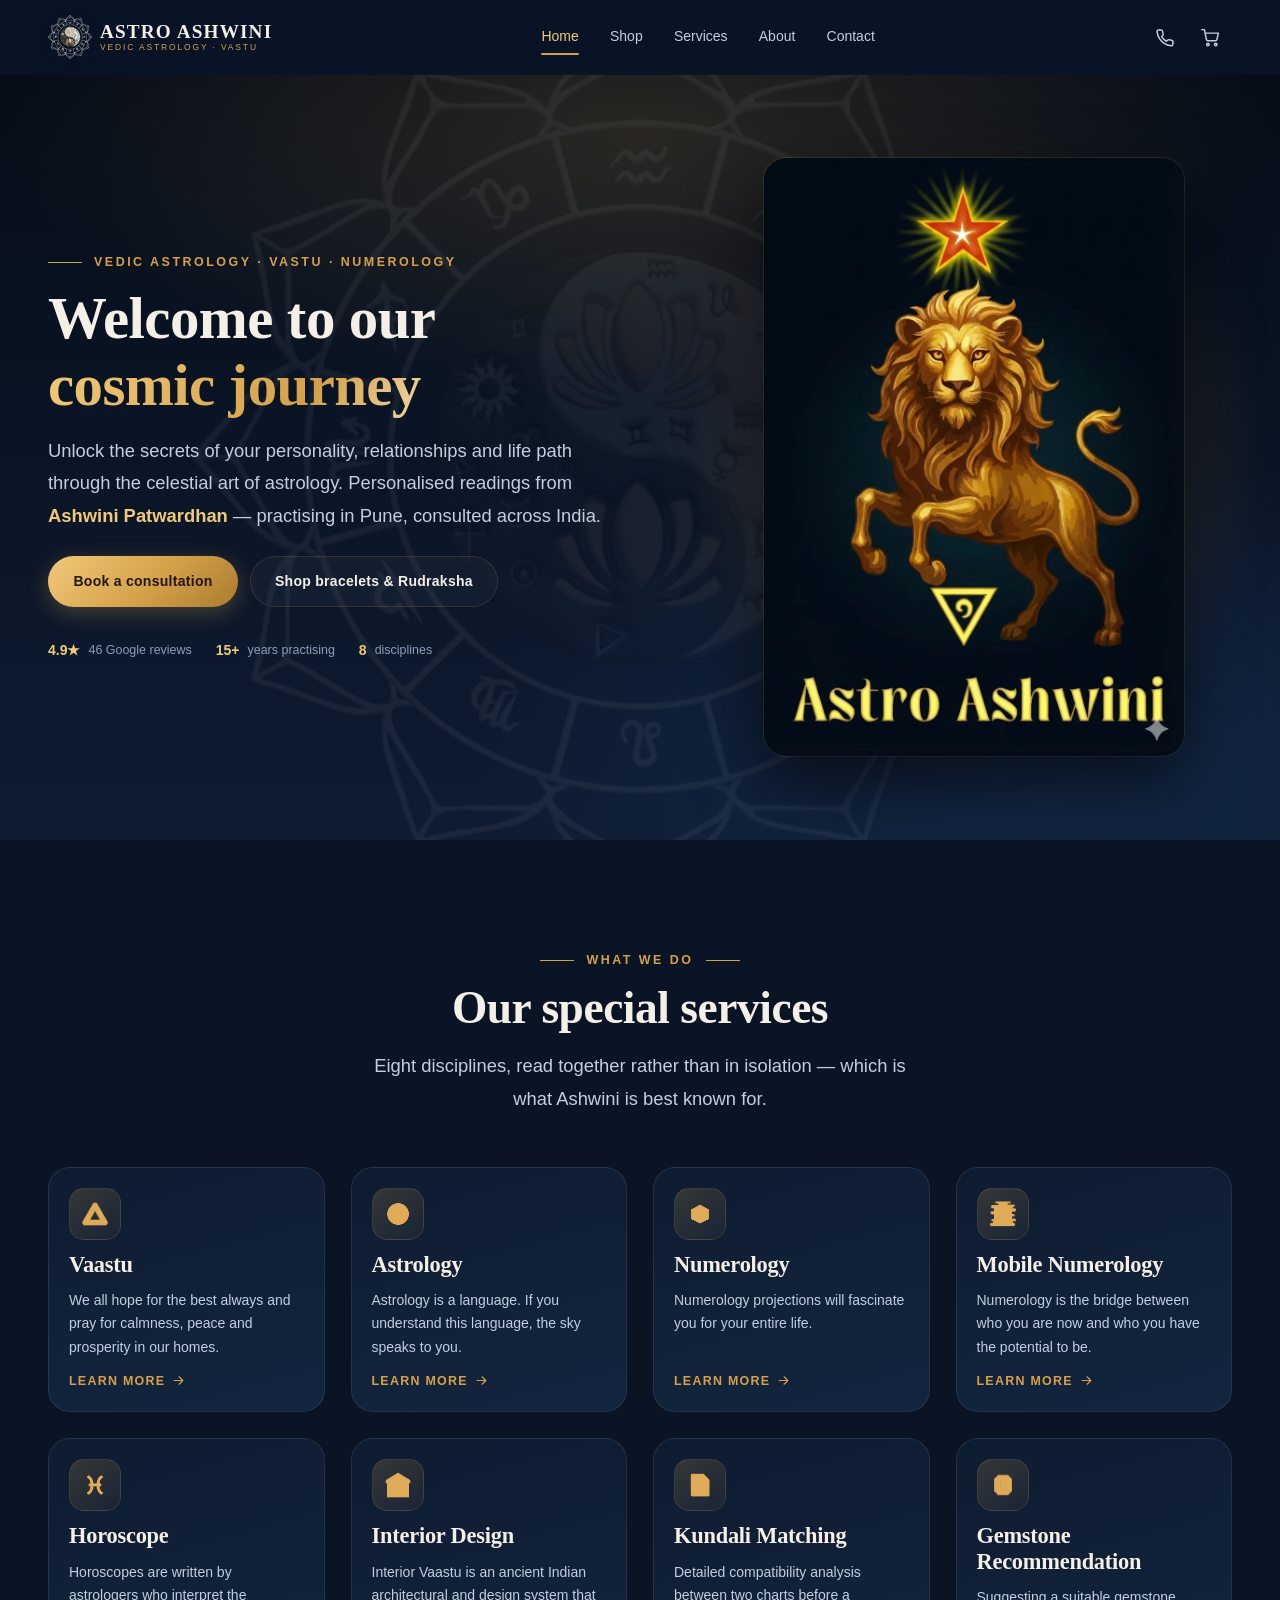
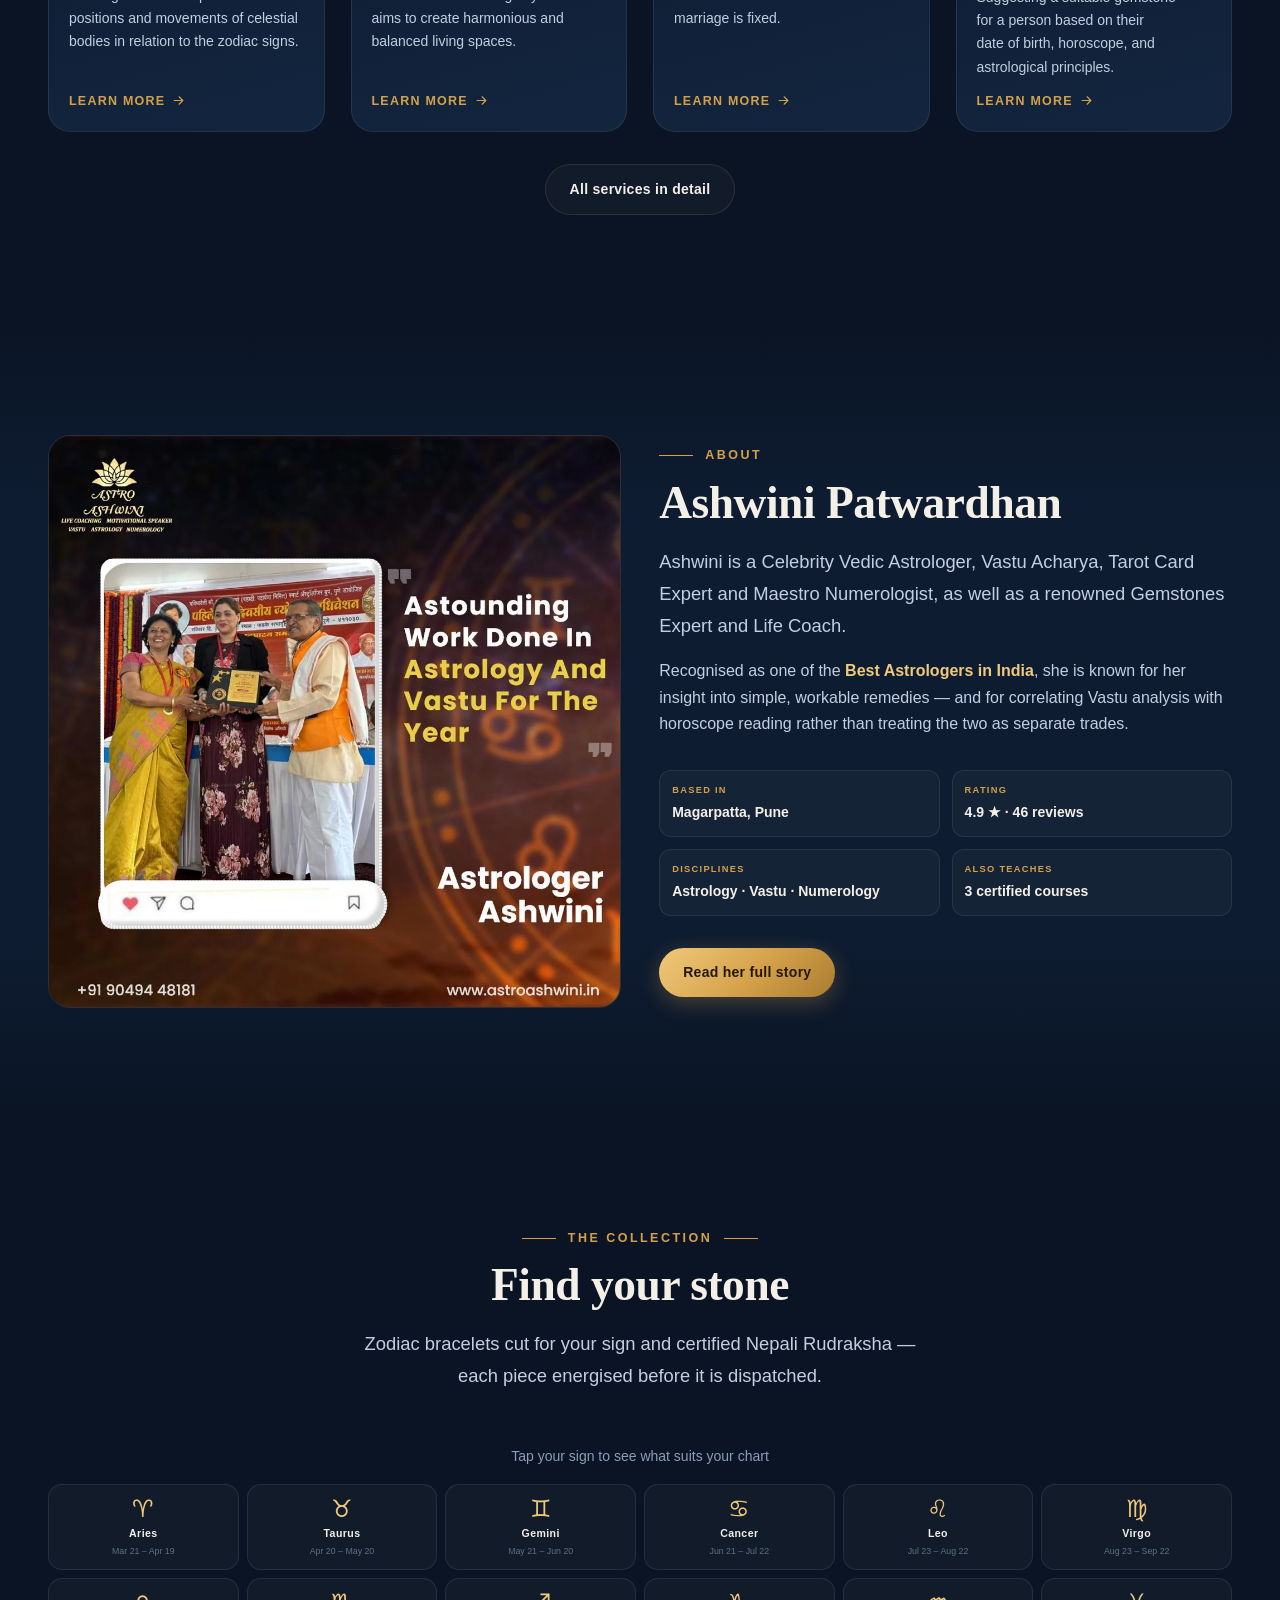
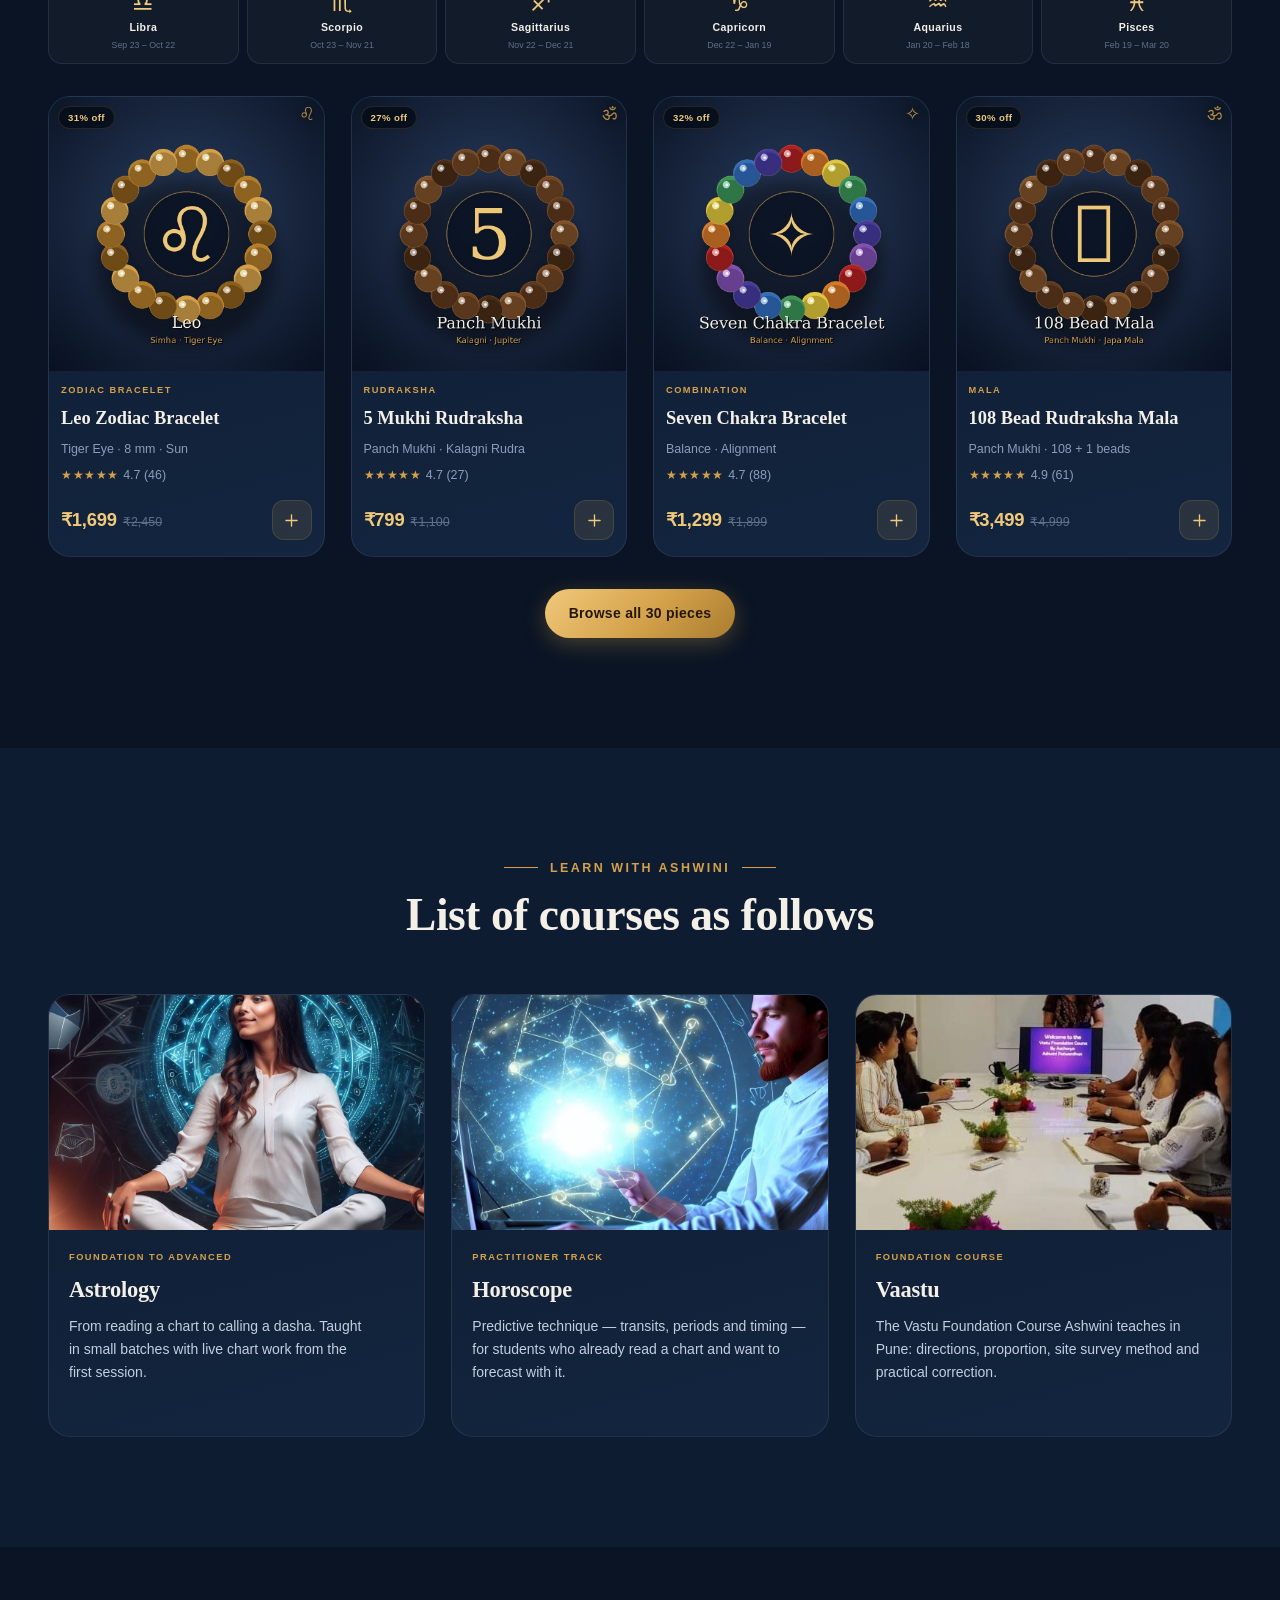
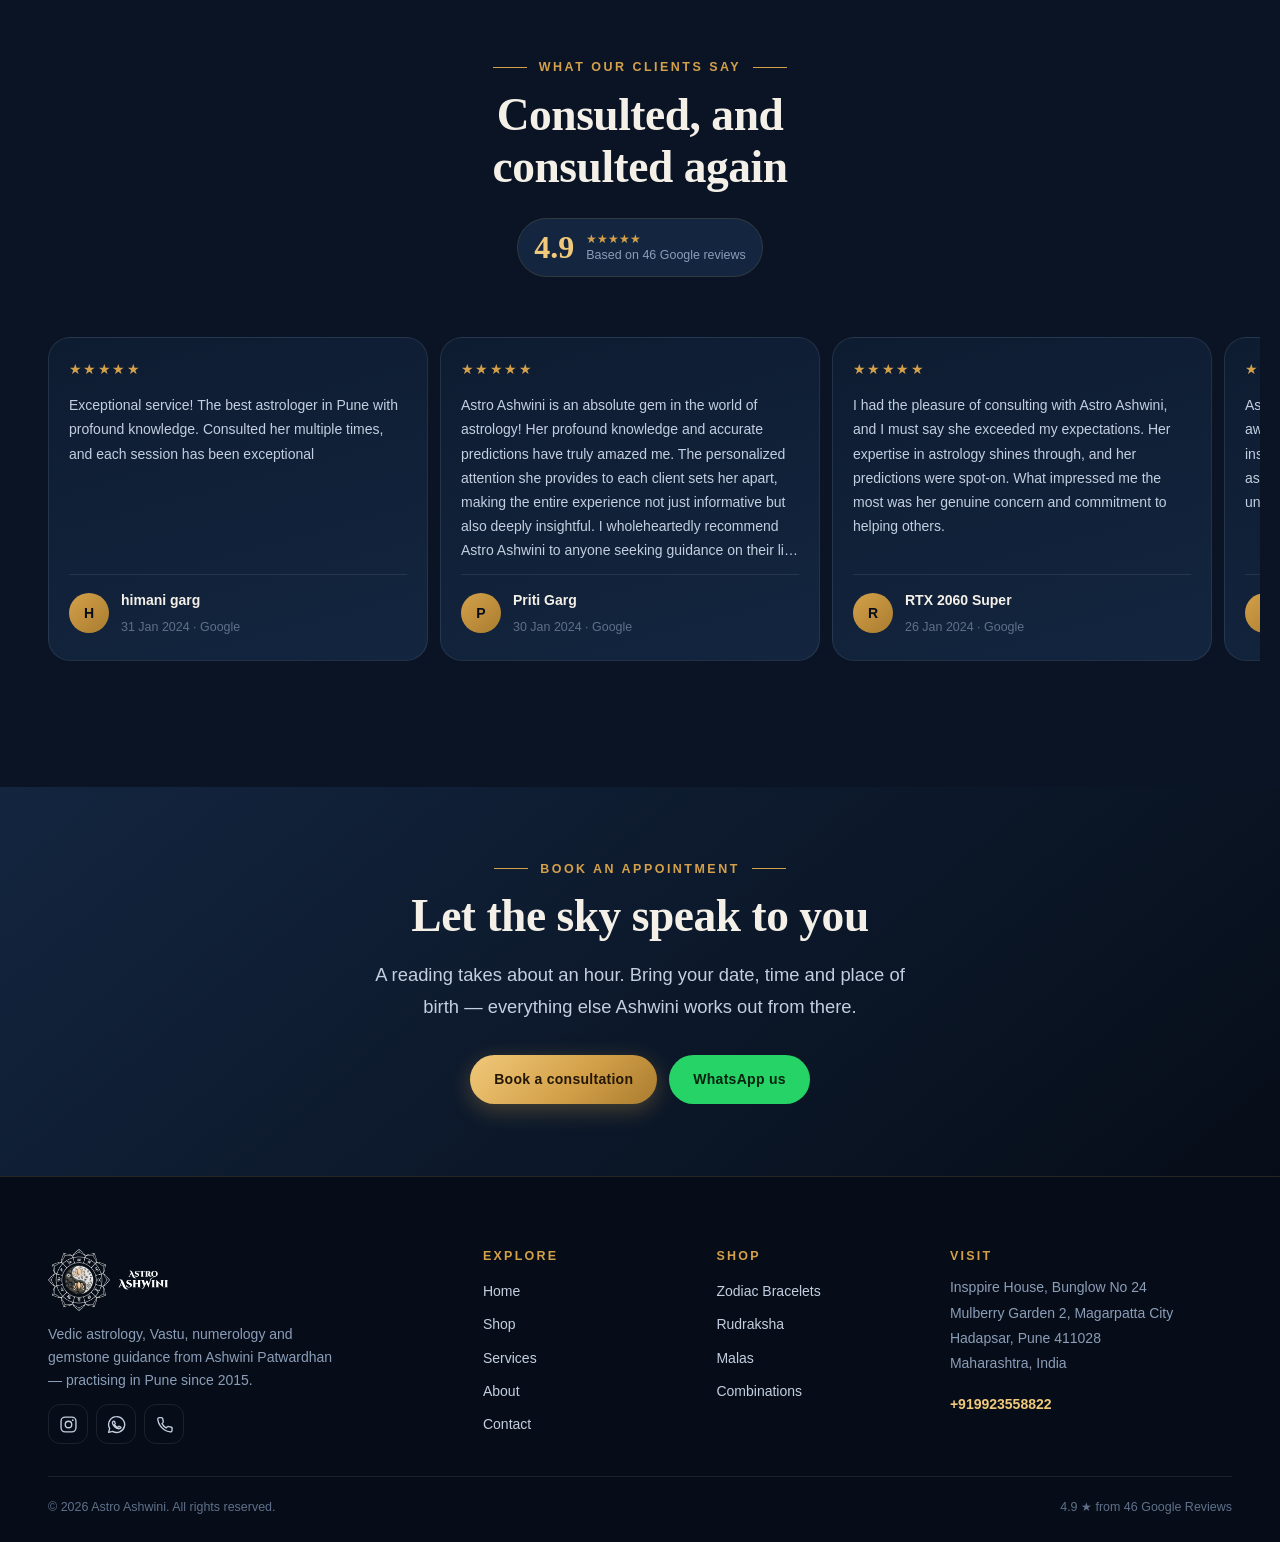
==== commit 3e730d91: "Rebuild as Astro Ashwini site with zodiac & Rudraksha store Replaces the unrelated "Astrala" single-" ====
--- a/index.html
+++ b/index.html
@@ -1,691 +1,216 @@
 <!DOCTYPE html>
 <html lang="en">
 <head>
-  <meta charset="UTF-8" />
-  <meta name="viewport" content="width=device-width, initial-scale=1.0" />
-  <title>Astrala – Destiny Awaits</title>
-  <link rel="stylesheet" href="styles.css" />
-  <link rel="preconnect" href="https://fonts.googleapis.com" />
-  <link rel="preconnect" href="https://fonts.gstatic.com" crossorigin />
-  <link href="https://fonts.googleapis.com/css2?family=Cinzel:wght@400;600;700&family=Inter:wght@300;400;500;600&display=swap" rel="stylesheet" />
+<meta charset="UTF-8">
+<meta name="viewport" content="width=device-width,initial-scale=1,viewport-fit=cover">
+<meta name="theme-color" content="#0a1424">
+<title>Astro Ashwini — Best Astrologer in Pune | Vedic Astrology, Vastu &amp; Rudraksha</title>
+<meta name="description" content="Ashwini Patwardhan — Vedic Astrologer, Vastu Acharya and Numerologist in Pune. Book a consultation, or shop zodiac bracelets and certified Rudraksha.">
+<link rel="canonical" href="https://astroashwini.com/">
+
+<meta property="og:type" content="website">
+<meta property="og:title" content="Astro Ashwini — Best Astrologer in Pune">
+<meta property="og:description" content="Vedic astrology, Vastu, numerology and gemstone guidance from Ashwini Patwardhan. 4.9★ from 46 Google reviews.">
+<meta property="og:image" content="assets/img/leo-lion.jpg">
+<meta name="twitter:card" content="summary_large_image">
+
+<link rel="icon" href="assets/icons/favicon-32.png" sizes="32x32">
+<link rel="apple-touch-icon" href="assets/icons/apple-touch-icon.png">
+<link rel="manifest" href="manifest.webmanifest">
+<meta name="apple-mobile-web-app-capable" content="yes">
+<meta name="apple-mobile-web-app-status-bar-style" content="black-translucent">
+<meta name="mobile-web-app-capable" content="yes">
+
+<link rel="preload" as="font" type="font/woff2" href="assets/fonts/Inter-latin-400.woff2" crossorigin>
+<link rel="preload" as="font" type="font/woff2" href="assets/fonts/CormorantGaramond-latin-400.woff2" crossorigin>
+<link rel="stylesheet" href="assets/css/fonts.css">
+<link rel="stylesheet" href="assets/css/app.css">
+<link rel="preload" as="image" href="assets/img/leo-lion.webp">
+
+<script type="application/ld+json">
+{
+  "@context":"https://schema.org",
+  "@type":"LocalBusiness",
+  "@id":"https://astroashwini.com/#business",
+  "name":"Astro Ashwini",
+  "image":"https://astroashwini.com/assets/img/logo-lockup.png",
+  "description":"Vedic astrology, Vastu Shastra, numerology, tarot and gemstone consultancy by Ashwini Patwardhan in Pune.",
+  "founder":{"@type":"Person","name":"Ashwini Patwardhan","jobTitle":"Vedic Astrologer & Vastu Acharya"},
+  "telephone":"+919923558822",
+  "address":{"@type":"PostalAddress","streetAddress":"Insppire House, Bunglow No 24, Mulberry Garden 2, Magarpatta City","addressLocality":"Hadapsar, Pune","postalCode":"411028","addressRegion":"Maharashtra","addressCountry":"IN"},
+  "aggregateRating":{"@type":"AggregateRating","ratingValue":"4.9","reviewCount":"46"},
+  "sameAs":["https://www.instagram.com/astroashwiini/"],
+  "priceRange":"₹₹"
+}
+</script>
 </head>
 <body>
 
-<!-- ═══════════════════════════════════════════════════════════
-     NAVIGATION
-═══════════════════════════════════════════════════════════ -->
-<header class="site-header">
-  <div class="header-inner">
-    <a href="#" class="logo">
-      <span class="logo-star">✦</span>
-      <span class="logo-text">Astrala</span>
-    </a>
-
-    <nav class="main-nav">
-      <ul class="nav-list">
-        <li class="nav-item has-dropdown">
-          <a href="#zodiac">Zodiac Signs</a>
-          <ul class="dropdown">
-            <li><a href="#zodiac">Western Zodiac</a></li>
-            <li><a href="#chinese">Chinese Zodiac</a></li>
-            <li><a href="#compatibility">Compatibility</a></li>
-          </ul>
-        </li>
-        <li class="nav-item has-dropdown">
-          <a href="#chinese">Chinese Zodiac</a>
-          <ul class="dropdown">
-            <li><a href="#chinese">Animals</a></li>
-            <li><a href="#chinese">Elements</a></li>
-          </ul>
-        </li>
-        <li class="nav-item"><a href="#tarot">Tarot</a></li>
-        <li class="nav-item has-dropdown">
-          <a href="#astrology">Astrology</a>
-          <ul class="dropdown">
-            <li><a href="#astrology">Birth Chart</a></li>
-            <li><a href="#astrology">Houses</a></li>
-            <li><a href="#astrology">Planets</a></li>
-          </ul>
-        </li>
-        <li class="nav-item has-dropdown">
-          <a href="#numerology">Numerology</a>
-          <ul class="dropdown">
-            <li><a href="#numerology">Life Path</a></li>
-            <li><a href="#numerology">Angel Numbers</a></li>
-            <li><a href="#numerology">Destiny Number</a></li>
-          </ul>
-        </li>
-        <li class="nav-item"><a href="#blog">Blog</a></li>
-        <li class="nav-item"><a href="#shop">Shop</a></li>
-      </ul>
-    </nav>
-
-    <div class="header-actions">
-      <button class="cart-btn" aria-label="Shopping cart">
-        <svg width="20" height="20" viewBox="0 0 24 24" fill="none" stroke="currentColor" stroke-width="2">
-          <circle cx="9" cy="21" r="1"/><circle cx="20" cy="21" r="1"/>
-          <path d="M1 1h4l2.68 13.39a2 2 0 0 0 2 1.61h9.72a2 2 0 0 0 2-1.61L23 6H6"/>
-        </svg>
-      </button>
-      <button class="menu-toggle" aria-label="Toggle menu">
-        <span></span><span></span><span></span>
-      </button>
-    </div>
-  </div>
-</header>
-
-<!-- ═══════════════════════════════════════════════════════════
-     HERO
-═══════════════════════════════════════════════════════════ -->
-<section class="hero">
-  <div class="hero-bg">
-    <div class="stars-layer stars-small"></div>
-    <div class="stars-layer stars-medium"></div>
-    <div class="stars-layer stars-large"></div>
-    <div class="nebula"></div>
-  </div>
-  <div class="hero-content">
-    <p class="hero-eyebrow">Your celestial journey begins</p>
-    <h1 class="hero-title">Destiny awaits<span class="dot">...</span></h1>
-    <p class="hero-subtitle">Find your zodiac sign</p>
-
-    <div class="zodiac-finder-card">
-      <p class="finder-label">Enter your date of birth</p>
-      <div class="finder-inputs">
-        <select id="birth-month" class="finder-select">
-          <option value="">Month</option>
-          <option value="1">January</option><option value="2">February</option>
-          <option value="3">March</option><option value="4">April</option>
-          <option value="5">May</option><option value="6">June</option>
-          <option value="7">July</option><option value="8">August</option>
-          <option value="9">September</option><option value="10">October</option>
-          <option value="11">November</option><option value="12">December</option>
-        </select>
-        <select id="birth-day" class="finder-select">
-          <option value="">Day</option>
-          <!-- Populated by JS -->
-        </select>
-        <select id="birth-year" class="finder-select">
-          <option value="">Year</option>
-          <!-- Populated by JS -->
-        </select>
-        <button class="btn-reveal" onclick="revealZodiac()">Reveal my sign</button>
+<main class="page" id="top">
+
+  <!-- ══════════ HERO ══════════ -->
+  <section class="hero">
+    <div class="hero__bg" aria-hidden="true">
+      <img class="hero__mandala" src="assets/img/logo-mark.webp" alt="" width="640" height="640" decoding="async">
+    </div>
+    <div class="wrap hero__inner">
+      <div class="hero__copy">
+        <p class="eyebrow is-center">Vedic Astrology · Vastu · Numerology</p>
+        <h1>Welcome to our <em>cosmic journey</em></h1>
+        <p class="lead hero__lead">
+          Unlock the secrets of your personality, relationships and life path through the
+          celestial art of astrology. Personalised readings from
+          <strong class="gold">Ashwini Patwardhan</strong> — practising in Pune, consulted across India.
+        </p>
+        <div class="hero__cta">
+          <a class="btn btn--gold" href="contact.html">Book a consultation</a>
+          <a class="btn btn--ghost" href="shop.html">Shop bracelets &amp; Rudraksha</a>
+        </div>
+        <div class="hero__trust">
+          <span class="trust"><b>4.9★</b> 46 Google reviews</span>
+          <span class="trust"><b>15+</b> years practising</span>
+          <span class="trust"><b>8</b> disciplines</span>
+        </div>
       </div>
-      <div id="zodiac-result" class="zodiac-result hidden"></div>
-    </div>
-
-    <div class="hero-signs">
-      <div class="hero-sign-card">
-        <span class="sign-glyph">♓</span>
-        <span class="sign-name">Pisces</span>
-        <span class="sign-dates">Feb 19 – Mar 20</span>
+      <figure class="hero__art">
+        <img src="assets/img/leo-lion.webp" alt="Astro Ashwini — the golden lion emblem"
+             width="900" height="1283" fetchpriority="high" decoding="async">
+      </figure>
+    </div>
+  </section>
+
+  <!-- ══════════ SERVICES ══════════ -->
+  <section class="section" id="services">
+    <div class="wrap">
+      <header class="section-head is-center reveal">
+        <p class="eyebrow is-center">What we do</p>
+        <h2>Our special services</h2>
+        <p class="lead mt-4">
+          Eight disciplines, read together rather than in isolation — which is what
+          Ashwini is best known for.
+        </p>
+      </header>
+      <div class="grid grid-4" id="services-grid"></div>
+      <p class="center mt-8 reveal">
+        <a class="btn btn--ghost" href="services.html">All services in detail</a>
+      </p>
+    </div>
+  </section>
+
+  <!-- ══════════ ABOUT ══════════ -->
+  <section class="section" id="about" style="background:linear-gradient(180deg,transparent,var(--surface) 22%,var(--surface) 78%,transparent)">
+    <div class="wrap grid grid-2" style="align-items:center">
+      <figure class="reveal" style="position:relative;border-radius:var(--radius-lg);overflow:hidden;border:1px solid var(--line)">
+        <img src="assets/img/award-feature.webp" alt="Ashwini Patwardhan receiving an award for her work in astrology and Vastu"
+             width="1024" height="1024" loading="lazy" decoding="async">
+      </figure>
+      <div class="reveal">
+        <p class="eyebrow">About</p>
+        <h2>Ashwini Patwardhan</h2>
+        <p class="lead mt-4">
+          Ashwini is a Celebrity Vedic Astrologer, Vastu Acharya, Tarot Card Expert and Maestro
+          Numerologist, as well as a renowned Gemstones Expert and Life Coach.
+        </p>
+        <p class="mt-4" style="color:var(--text-2)">
+          Recognised as one of the <strong class="gold">Best Astrologers in India</strong>, she is known for
+          her insight into simple, workable remedies — and for correlating Vastu analysis with horoscope
+          reading rather than treating the two as separate trades.
+        </p>
+        <div class="grid grid-2 mt-8" style="gap:var(--sp-3)">
+          <div class="spec__item"><div class="spec__k">Based in</div><div class="spec__v">Magarpatta, Pune</div></div>
+          <div class="spec__item"><div class="spec__k">Rating</div><div class="spec__v">4.9 ★ · 46 reviews</div></div>
+          <div class="spec__item"><div class="spec__k">Disciplines</div><div class="spec__v">Astrology · Vastu · Numerology</div></div>
+          <div class="spec__item"><div class="spec__k">Also teaches</div><div class="spec__v">3 certified courses</div></div>
+        </div>
+        <p class="mt-8"><a class="btn btn--gold" href="about.html">Read her full story</a></p>
       </div>
-      <div class="hero-sign-card active">
-        <span class="sign-glyph">♈</span>
-        <span class="sign-name">Aries</span>
-        <span class="sign-dates">Mar 21 – Apr 19</span>
+    </div>
+  </section>
+
+  <!-- ══════════ SHOP ══════════ -->
+  <section class="section" id="shop">
+    <div class="wrap">
+      <header class="section-head is-center reveal">
+        <p class="eyebrow is-center">The collection</p>
+        <h2>Find your stone</h2>
+        <p class="lead mt-4">
+          Zodiac bracelets cut for your sign and certified Nepali Rudraksha —
+          each piece energised before it is dispatched.
+        </p>
+      </header>
+
+      <p class="center muted reveal" style="font-size:var(--fs-sm);margin-bottom:var(--sp-4)">
+        Tap your sign to see what suits your chart
+      </p>
+      <div class="zgrid reveal" id="zodiac-grid"></div>
+
+      <div class="grid grid-4 mt-8" id="featured-grid"></div>
+
+      <p class="center mt-8 reveal">
+        <a class="btn btn--gold" href="shop.html">Browse all 30 pieces</a>
+      </p>
+    </div>
+  </section>
+
+  <!-- ══════════ COURSES ══════════ -->
+  <section class="section" id="courses" style="background:var(--surface)">
+    <div class="wrap">
+      <header class="section-head is-center reveal">
+        <p class="eyebrow is-center">Learn with Ashwini</p>
+        <h2>List of courses as follows</h2>
+      </header>
+      <div class="grid grid-3" id="courses-grid"></div>
+    </div>
+  </section>
+
+  <!-- ══════════ TESTIMONIALS ══════════ -->
+  <section class="section" id="reviews">
+    <div class="wrap">
+      <header class="section-head is-center reveal">
+        <p class="eyebrow is-center">What our clients say</p>
+        <h2>Consulted, and consulted again</h2>
+        <div class="mt-6" style="display:flex;justify-content:center">
+          <div class="gbadge">
+            <span class="gbadge__score">4.9</span>
+            <span class="gbadge__meta"><span style="color:var(--gold)">★★★★★</span><br>Based on 46 Google reviews</span>
+          </div>
+        </div>
+      </header>
+    </div>
+    <div class="wrap"><div class="tscroll" id="reviews-scroll"></div></div>
+  </section>
+
+  <!-- ══════════ CTA ══════════ -->
+  <section class="section--tight section" style="background:linear-gradient(140deg,var(--surface-2),var(--ink))">
+    <div class="wrap center reveal">
+      <p class="eyebrow is-center">Book an appointment</p>
+      <h2>Let the sky speak to you</h2>
+      <p class="lead mt-4" style="max-width:52ch;margin-inline:auto">
+        A reading takes about an hour. Bring your date, time and place of birth —
+        everything else Ashwini works out from there.
+      </p>
+      <div class="row gap-3 mt-8" style="justify-content:center;flex-wrap:wrap">
+        <a class="btn btn--gold" href="contact.html">Book a consultation</a>
+        <a class="btn btn--wa" href="https://wa.me/919923558822" target="_blank" rel="noopener noreferrer">WhatsApp us</a>
       </div>
-      <div class="hero-sign-card">
-        <span class="sign-glyph">♉</span>
-        <span class="sign-name">Taurus</span>
-        <span class="sign-dates">Apr 20 – May 20</span>
-      </div>
-    </div>
-  </div>
-
-  <div class="hero-scroll">
-    <span>Scroll to explore</span>
-    <div class="scroll-line"></div>
-  </div>
-</section>
-
-<!-- ═══════════════════════════════════════════════════════════
-     ZODIAC SIGNS
-═══════════════════════════════════════════════════════════ -->
-<section class="section zodiac-section" id="zodiac">
-  <div class="container">
-    <div class="section-header">
-      <p class="section-eyebrow">Western Astrology</p>
-      <h2 class="section-title">The 12 Zodiac Signs</h2>
-      <p class="section-desc">Discover the cosmic blueprint of your personality, strengths, and life's purpose through your sun sign.</p>
-    </div>
-
-    <div class="zodiac-grid">
-      <div class="zodiac-card" data-element="fire">
-        <div class="zodiac-card-inner">
-          <span class="zodiac-symbol">♈</span>
-          <h3 class="zodiac-card-name">Aries</h3>
-          <p class="zodiac-dates">Mar 21 – Apr 19</p>
-          <p class="zodiac-desc">Bold, passionate, and determined — natural leaders always ready for a new challenge.</p>
-          <div class="zodiac-meta">
-            <span class="element fire">🔥 Fire</span>
-            <span class="planet">♂ Mars</span>
-          </div>
-          <a href="#" class="card-link">Explore Aries →</a>
-        </div>
-      </div>
-      <div class="zodiac-card" data-element="earth">
-        <div class="zodiac-card-inner">
-          <span class="zodiac-symbol">♉</span>
-          <h3 class="zodiac-card-name">Taurus</h3>
-          <p class="zodiac-dates">Apr 20 – May 20</p>
-          <p class="zodiac-desc">Patient, reliable, and devoted — grounded souls with a deep appreciation for beauty.</p>
-          <div class="zodiac-meta">
-            <span class="element earth">🌿 Earth</span>
-            <span class="planet">♀ Venus</span>
-          </div>
-          <a href="#" class="card-link">Explore Taurus →</a>
-        </div>
-      </div>
-      <div class="zodiac-card" data-element="air">
-        <div class="zodiac-card-inner">
-          <span class="zodiac-symbol">♊</span>
-          <h3 class="zodiac-card-name">Gemini</h3>
-          <p class="zodiac-dates">May 21 – Jun 20</p>
-          <p class="zodiac-desc">Curious, adaptable, and expressive — the social butterflies of the zodiac.</p>
-          <div class="zodiac-meta">
-            <span class="element air">💨 Air</span>
-            <span class="planet">☿ Mercury</span>
-          </div>
-          <a href="#" class="card-link">Explore Gemini →</a>
-        </div>
-      </div>
-      <div class="zodiac-card" data-element="water">
-        <div class="zodiac-card-inner">
-          <span class="zodiac-symbol">♋</span>
-          <h3 class="zodiac-card-name">Cancer</h3>
-          <p class="zodiac-dates">Jun 21 – Jul 22</p>
-          <p class="zodiac-desc">Intuitive, nurturing, and protective — deeply connected to home and family.</p>
-          <div class="zodiac-meta">
-            <span class="element water">💧 Water</span>
-            <span class="planet">☽ Moon</span>
-          </div>
-          <a href="#" class="card-link">Explore Cancer →</a>
-        </div>
-      </div>
-      <div class="zodiac-card" data-element="fire">
-        <div class="zodiac-card-inner">
-          <span class="zodiac-symbol">♌</span>
-          <h3 class="zodiac-card-name">Leo</h3>
-          <p class="zodiac-dates">Jul 23 – Aug 22</p>
-          <p class="zodiac-desc">Charismatic, generous, and creative — natural performers who light up every room.</p>
-          <div class="zodiac-meta">
-            <span class="element fire">🔥 Fire</span>
-            <span class="planet">☉ Sun</span>
-          </div>
-          <a href="#" class="card-link">Explore Leo →</a>
-        </div>
-      </div>
-      <div class="zodiac-card" data-element="earth">
-        <div class="zodiac-card-inner">
-          <span class="zodiac-symbol">♍</span>
-          <h3 class="zodiac-card-name">Virgo</h3>
-          <p class="zodiac-dates">Aug 23 – Sep 22</p>
-          <p class="zodiac-desc">Analytical, practical, and diligent — perfectionists with a caring heart.</p>
-          <div class="zodiac-meta">
-            <span class="element earth">🌿 Earth</span>
-            <span class="planet">☿ Mercury</span>
-          </div>
-          <a href="#" class="card-link">Explore Virgo →</a>
-        </div>
-      </div>
-      <div class="zodiac-card" data-element="air">
-        <div class="zodiac-card-inner">
-          <span class="zodiac-symbol">♎</span>
-          <h3 class="zodiac-card-name">Libra</h3>
-          <p class="zodiac-dates">Sep 23 – Oct 22</p>
-          <p class="zodiac-desc">Diplomatic, fair-minded, and social — seekers of harmony and justice.</p>
-          <div class="zodiac-meta">
-            <span class="element air">💨 Air</span>
-            <span class="planet">♀ Venus</span>
-          </div>
-          <a href="#" class="card-link">Explore Libra →</a>
-        </div>
-      </div>
-      <div class="zodiac-card" data-element="water">
-        <div class="zodiac-card-inner">
-          <span class="zodiac-symbol">♏</span>
-          <h3 class="zodiac-card-name">Scorpio</h3>
-          <p class="zodiac-dates">Oct 23 – Nov 21</p>
-          <p class="zodiac-desc">Passionate, determined, and resourceful — masters of transformation and depth.</p>
-          <div class="zodiac-meta">
-            <span class="element water">💧 Water</span>
-            <span class="planet">♇ Pluto</span>
-          </div>
-          <a href="#" class="card-link">Explore Scorpio →</a>
-        </div>
-      </div>
-      <div class="zodiac-card" data-element="fire">
-        <div class="zodiac-card-inner">
-          <span class="zodiac-symbol">♐</span>
-          <h3 class="zodiac-card-name">Sagittarius</h3>
-          <p class="zodiac-dates">Nov 22 – Dec 21</p>
-          <p class="zodiac-desc">Adventurous, optimistic, and philosophical — eternal seekers of truth and freedom.</p>
-          <div class="zodiac-meta">
-            <span class="element fire">🔥 Fire</span>
-            <span class="planet">♃ Jupiter</span>
-          </div>
-          <a href="#" class="card-link">Explore Sagittarius →</a>
-        </div>
-      </div>
-      <div class="zodiac-card" data-element="earth">
-        <div class="zodiac-card-inner">
-          <span class="zodiac-symbol">♑</span>
-          <h3 class="zodiac-card-name">Capricorn</h3>
-          <p class="zodiac-dates">Dec 22 – Jan 19</p>
-          <p class="zodiac-desc">Disciplined, ambitious, and patient — the strategic architects of the zodiac.</p>
-          <div class="zodiac-meta">
-            <span class="element earth">🌿 Earth</span>
-            <span class="planet">♄ Saturn</span>
-          </div>
-          <a href="#" class="card-link">Explore Capricorn →</a>
-        </div>
-      </div>
-      <div class="zodiac-card" data-element="air">
-        <div class="zodiac-card-inner">
-          <span class="zodiac-symbol">♒</span>
-          <h3 class="zodiac-card-name">Aquarius</h3>
-          <p class="zodiac-dates">Jan 20 – Feb 18</p>
-          <p class="zodiac-desc">Original, independent, and humanitarian — visionary rebels ahead of their time.</p>
-          <div class="zodiac-meta">
-            <span class="element air">💨 Air</span>
-            <span class="planet">♅ Uranus</span>
-          </div>
-          <a href="#" class="card-link">Explore Aquarius →</a>
-        </div>
-      </div>
-      <div class="zodiac-card" data-element="water">
-        <div class="zodiac-card-inner">
-          <span class="zodiac-symbol">♓</span>
-          <h3 class="zodiac-card-name">Pisces</h3>
-          <p class="zodiac-dates">Feb 19 – Mar 20</p>
-          <p class="zodiac-desc">Empathetic, artistic, and intuitive — dreamers deeply connected to the unseen world.</p>
-          <div class="zodiac-meta">
-            <span class="element water">💧 Water</span>
-            <span class="planet">♆ Neptune</span>
-          </div>
-          <a href="#" class="card-link">Explore Pisces →</a>
-        </div>
-      </div>
-    </div>
-  </div>
-</section>
-
-<!-- ═══════════════════════════════════════════════════════════
-     CHINESE ZODIAC
-═══════════════════════════════════════════════════════════ -->
-<section class="section chinese-section" id="chinese">
-  <div class="container">
-    <div class="section-header">
-      <p class="section-eyebrow">Eastern Astrology</p>
-      <h2 class="section-title">Chinese Zodiac</h2>
-      <p class="section-desc">The ancient 12-year cycle of the Chinese lunar calendar reveals your innate character and destiny.</p>
-    </div>
-
-    <div class="chinese-grid">
-      <div class="chinese-card">
-        <span class="chinese-animal">🐀</span>
-        <h3>Rat</h3>
-        <p class="chinese-years">1924, 1936, 1948, 1960, 1972, 1984, 1996, 2008, 2020</p>
-        <p class="chinese-trait">Clever & resourceful</p>
-      </div>
-      <div class="chinese-card">
-        <span class="chinese-animal">🐂</span>
-        <h3>Ox</h3>
-        <p class="chinese-years">1925, 1937, 1949, 1961, 1973, 1985, 1997, 2009, 2021</p>
-        <p class="chinese-trait">Diligent & dependable</p>
-      </div>
-      <div class="chinese-card">
-        <span class="chinese-animal">🐅</span>
-        <h3>Tiger</h3>
-        <p class="chinese-years">1926, 1938, 1950, 1962, 1974, 1986, 1998, 2010, 2022</p>
-        <p class="chinese-trait">Courageous & intense</p>
-      </div>
-      <div class="chinese-card">
-        <span class="chinese-animal">🐇</span>
-        <h3>Rabbit</h3>
-        <p class="chinese-years">1927, 1939, 1951, 1963, 1975, 1987, 1999, 2011, 2023</p>
-        <p class="chinese-trait">Gentle & compassionate</p>
-      </div>
-      <div class="chinese-card">
-        <span class="chinese-animal">🐉</span>
-        <h3>Dragon</h3>
-        <p class="chinese-years">1928, 1940, 1952, 1964, 1976, 1988, 2000, 2012, 2024</p>
-        <p class="chinese-trait">Powerful & ambitious</p>
-      </div>
-      <div class="chinese-card">
-        <span class="chinese-animal">🐍</span>
-        <h3>Snake</h3>
-        <p class="chinese-years">1929, 1941, 1953, 1965, 1977, 1989, 2001, 2013, 2025</p>
-        <p class="chinese-trait">Wise & intuitive</p>
-      </div>
-      <div class="chinese-card">
-        <span class="chinese-animal">🐎</span>
-        <h3>Horse</h3>
-        <p class="chinese-years">1930, 1942, 1954, 1966, 1978, 1990, 2002, 2014, 2026</p>
-        <p class="chinese-trait">Free-spirited & energetic</p>
-      </div>
-      <div class="chinese-card">
-        <span class="chinese-animal">🐏</span>
-        <h3>Goat</h3>
-        <p class="chinese-years">1931, 1943, 1955, 1967, 1979, 1991, 2003, 2015, 2027</p>
-        <p class="chinese-trait">Creative & gentle</p>
-      </div>
-      <div class="chinese-card">
-        <span class="chinese-animal">🐒</span>
-        <h3>Monkey</h3>
-        <p class="chinese-years">1932, 1944, 1956, 1968, 1980, 1992, 2004, 2016, 2028</p>
-        <p class="chinese-trait">Witty & versatile</p>
-      </div>
-      <div class="chinese-card">
-        <span class="chinese-animal">🐓</span>
-        <h3>Rooster</h3>
-        <p class="chinese-years">1933, 1945, 1957, 1969, 1981, 1993, 2005, 2017, 2029</p>
-        <p class="chinese-trait">Confident & observant</p>
-      </div>
-      <div class="chinese-card">
-        <span class="chinese-animal">🐕</span>
-        <h3>Dog</h3>
-        <p class="chinese-years">1934, 1946, 1958, 1970, 1982, 1994, 2006, 2018, 2030</p>
-        <p class="chinese-trait">Loyal & honest</p>
-      </div>
-      <div class="chinese-card">
-        <span class="chinese-animal">🐖</span>
-        <h3>Pig</h3>
-        <p class="chinese-years">1935, 1947, 1959, 1971, 1983, 1995, 2007, 2019, 2031</p>
-        <p class="chinese-trait">Generous & sincere</p>
-      </div>
-    </div>
-  </div>
-</section>
-
-<!-- ═══════════════════════════════════════════════════════════
-     NUMEROLOGY / LIFE PATH
-═══════════════════════════════════════════════════════════ -->
-<section class="section numerology-section" id="numerology">
-  <div class="container">
-    <div class="numerology-layout">
-      <div class="numerology-info">
-        <p class="section-eyebrow">Sacred Numbers</p>
-        <h2 class="section-title">Discover Your Life Path Number</h2>
-        <p class="section-desc">Numerology reveals the hidden meaning behind numbers in your life. Your Life Path Number — derived from your birth date — is the most significant number in your chart.</p>
-
-        <div class="life-path-previews">
-          <div class="lp-item"><span class="lp-num">1</span><span class="lp-word">Initiation</span></div>
-          <div class="lp-item"><span class="lp-num">2</span><span class="lp-word">Partnership</span></div>
-          <div class="lp-item"><span class="lp-num">3</span><span class="lp-word">Creativity</span></div>
-          <div class="lp-item"><span class="lp-num">4</span><span class="lp-word">Stability</span></div>
-          <div class="lp-item"><span class="lp-num">5</span><span class="lp-word">Freedom</span></div>
-          <div class="lp-item"><span class="lp-num">6</span><span class="lp-word">Harmony</span></div>
-          <div class="lp-item"><span class="lp-num">7</span><span class="lp-word">Wisdom</span></div>
-          <div class="lp-item"><span class="lp-num">8</span><span class="lp-word">Abundance</span></div>
-          <div class="lp-item"><span class="lp-num">9</span><span class="lp-word">Completion</span></div>
-        </div>
-      </div>
-
-      <div class="numerology-calc">
-        <div class="calc-card">
-          <h3 class="calc-title">Life Path Calculator</h3>
-          <p class="calc-subtitle">Enter your birth date to reveal your number</p>
-          <div class="calc-inputs">
-            <select id="num-month" class="finder-select">
-              <option value="">Month</option>
-              <option value="1">January</option><option value="2">February</option>
-              <option value="3">March</option><option value="4">April</option>
-              <option value="5">May</option><option value="6">June</option>
-              <option value="7">July</option><option value="8">August</option>
-              <option value="9">September</option><option value="10">October</option>
-              <option value="11">November</option><option value="12">December</option>
-            </select>
-            <select id="num-day" class="finder-select">
-              <option value="">Day</option>
-            </select>
-            <select id="num-year" class="finder-select">
-              <option value="">Year</option>
-            </select>
-          </div>
-          <div class="calc-actions">
-            <button class="btn-reveal" onclick="revealLifePath()">Reveal my path</button>
-            <button class="btn-reset" onclick="resetLifePath()">Reset</button>
-          </div>
-          <div id="life-path-result" class="life-path-result hidden"></div>
-        </div>
-      </div>
-    </div>
-  </div>
-</section>
-
-<!-- ═══════════════════════════════════════════════════════════
-     ANGEL NUMBERS
-═══════════════════════════════════════════════════════════ -->
-<section class="section angel-section" id="angel">
-  <div class="container">
-    <div class="section-header">
-      <p class="section-eyebrow">Divine Messages</p>
-      <h2 class="section-title">Angel Numbers</h2>
-      <p class="section-desc">When the universe sends you repeating numbers, it's no coincidence — it's a divine message guiding your path.</p>
-    </div>
-
-    <div class="angel-grid">
-      <div class="angel-card"><span class="angel-num">000</span><span class="angel-meaning">New Beginnings</span></div>
-      <div class="angel-card"><span class="angel-num">111</span><span class="angel-meaning">Manifestation</span></div>
-      <div class="angel-card"><span class="angel-num">222</span><span class="angel-meaning">Partnerships</span></div>
-      <div class="angel-card"><span class="angel-num">333</span><span class="angel-meaning">Creativity &amp; Joy</span></div>
-      <div class="angel-card"><span class="angel-num">444</span><span class="angel-meaning">Stability</span></div>
-      <div class="angel-card"><span class="angel-num">555</span><span class="angel-meaning">Change &amp; Freedom</span></div>
-      <div class="angel-card"><span class="angel-num">666</span><span class="angel-meaning">Balance &amp; Care</span></div>
-      <div class="angel-card"><span class="angel-num">777</span><span class="angel-meaning">Spiritual Luck</span></div>
-      <div class="angel-card"><span class="angel-num">888</span><span class="angel-meaning">Abundance</span></div>
-      <div class="angel-card"><span class="angel-num">999</span><span class="angel-meaning">Completion</span></div>
-      <div class="angel-card"><span class="angel-num">1111</span><span class="angel-meaning">Awakening</span></div>
-      <div class="angel-card"><span class="angel-num">1212</span><span class="angel-meaning">Divine Alignment</span></div>
-    </div>
-  </div>
-</section>
-
-<!-- ═══════════════════════════════════════════════════════════
-     TAROT
-═══════════════════════════════════════════════════════════ -->
-<section class="section tarot-section" id="tarot">
-  <div class="container">
-    <div class="section-header">
-      <p class="section-eyebrow">Ancient Wisdom</p>
-      <h2 class="section-title">Tarot Card Meanings</h2>
-      <p class="section-desc">The 78 cards of the Tarot are a mirror of the universe — explore the Major and Minor Arcana to unlock their timeless wisdom.</p>
-    </div>
-
-    <div class="tarot-tabs">
-      <button class="tarot-tab active" data-tab="major">Major Arcana</button>
-      <button class="tarot-tab" data-tab="wands">Wands</button>
-      <button class="tarot-tab" data-tab="cups">Cups</button>
-      <button class="tarot-tab" data-tab="swords">Swords</button>
-      <button class="tarot-tab" data-tab="pentacles">Pentacles</button>
-    </div>
-
-    <div class="tarot-grid" id="tarot-grid">
-      <!-- Populated by JS -->
-    </div>
-  </div>
-</section>
-
-<!-- ═══════════════════════════════════════════════════════════
-     COMPATIBILITY BANNER
-═══════════════════════════════════════════════════════════ -->
-<section class="compatibility-banner" id="compatibility">
-  <div class="container">
-    <div class="compat-inner">
-      <div class="compat-text">
-        <p class="section-eyebrow">Love &amp; Relationships</p>
-        <h2>Are you cosmically compatible?</h2>
-        <p>Discover how the stars align between you and your partner. Explore deep insights into your emotional, intellectual, and romantic compatibility.</p>
-        <a href="#" class="btn-outline">Explore Compatibility →</a>
-      </div>
-      <div class="compat-visual">
-        <div class="compat-signs">
-          <div class="compat-sign">♈</div>
-          <div class="compat-heart">♥</div>
-          <div class="compat-sign">♎</div>
-        </div>
-      </div>
-    </div>
-  </div>
-</section>
-
-<!-- ═══════════════════════════════════════════════════════════
-     BLOG
-═══════════════════════════════════════════════════════════ -->
-<section class="section blog-section" id="blog">
-  <div class="container">
-    <div class="section-header">
-      <p class="section-eyebrow">Celestial Insights</p>
-      <h2 class="section-title">Latest from the Blog</h2>
-    </div>
-
-    <div class="blog-grid">
-      <article class="blog-card featured">
-        <div class="blog-img blog-img-1"></div>
-        <div class="blog-content">
-          <span class="blog-tag">Astrology</span>
-          <h3><a href="#">Understanding the 12 Astrological Houses and What They Mean for You</a></h3>
-          <p>The astrological houses represent different areas of life. Learn how each house influences your personality, relationships, and destiny.</p>
-          <div class="blog-meta">
-            <span class="blog-author">By Luna Starweaver</span>
-            <span class="blog-date">June 12, 2026</span>
-          </div>
-        </div>
-      </article>
-      <article class="blog-card">
-        <div class="blog-img blog-img-2"></div>
-        <div class="blog-content">
-          <span class="blog-tag">Compatibility</span>
-          <h3><a href="#">The Most Compatible Zodiac Pairings for Love in 2026</a></h3>
-          <p>Discover which zodiac signs are written in the stars for each other this year.</p>
-          <div class="blog-meta">
-            <span class="blog-author">By Celestia Moon</span>
-            <span class="blog-date">June 8, 2026</span>
-          </div>
-        </div>
-      </article>
-      <article class="blog-card">
-        <div class="blog-img blog-img-3"></div>
-        <div class="blog-content">
-          <span class="blog-tag">Numerology</span>
-          <h3><a href="#">What Your Life Path Number Reveals About Your Soul's Purpose</a></h3>
-          <p>Go beyond your sun sign — numerology unlocks the deeper blueprint of your soul's journey in this lifetime.</p>
-          <div class="blog-meta">
-            <span class="blog-author">By Orion Sage</span>
-            <span class="blog-date">May 29, 2026</span>
-          </div>
-        </div>
-      </article>
-    </div>
-
-    <div class="section-cta">
-      <a href="#" class="btn-outline">View All Articles →</a>
-    </div>
-  </div>
-</section>
-
-<!-- ═══════════════════════════════════════════════════════════
-     NEWSLETTER
-═══════════════════════════════════════════════════════════ -->
-<section class="newsletter-section">
-  <div class="container">
-    <div class="newsletter-inner">
-      <div class="newsletter-stars">✦ ✧ ✦</div>
-      <h2>Receive cosmic guidance in your inbox</h2>
-      <p>Weekly horoscopes, celestial events, and astrological insights — delivered with each lunar cycle.</p>
-      <form class="newsletter-form" onsubmit="subscribeNewsletter(event)">
-        <input type="email" placeholder="Enter your email address" class="newsletter-input" required />
-        <button type="submit" class="btn-reveal">Subscribe</button>
-      </form>
-      <p class="newsletter-note">No spam, ever. Unsubscribe at any time.</p>
-    </div>
-  </div>
-</section>
-
-<!-- ═══════════════════════════════════════════════════════════
-     FOOTER
-═══════════════════════════════════════════════════════════ -->
-<footer class="site-footer">
-  <div class="container">
-    <div class="footer-top">
-      <div class="footer-brand">
-        <a href="#" class="logo">
-          <span class="logo-star">✦</span>
-          <span class="logo-text">Astrala</span>
-        </a>
-        <p>Your trusted guide to the stars. Discover the cosmic wisdom that shapes your life, love, and destiny.</p>
-        <div class="footer-social">
-          <a href="#" aria-label="Instagram">
-            <svg width="18" height="18" viewBox="0 0 24 24" fill="none" stroke="currentColor" stroke-width="2"><rect x="2" y="2" width="20" height="20" rx="5" ry="5"/><path d="M16 11.37A4 4 0 1 1 12.63 8 4 4 0 0 1 16 11.37z"/><line x1="17.5" y1="6.5" x2="17.51" y2="6.5"/></svg>
-          </a>
-          <a href="#" aria-label="Pinterest">
-            <svg width="18" height="18" viewBox="0 0 24 24" fill="none" stroke="currentColor" stroke-width="2"><path d="M12 2C6.48 2 2 6.48 2 12c0 4.24 2.65 7.86 6.39 9.29-.09-.78-.17-1.98.04-2.83.18-.77 1.23-5.22 1.23-5.22s-.31-.63-.31-1.56c0-1.46.85-2.55 1.9-2.55.9 0 1.33.67 1.33 1.48 0 .9-.57 2.25-.87 3.5-.25 1.04.52 1.89 1.54 1.89 1.85 0 3.1-2.37 3.1-5.16 0-2.14-1.44-3.64-3.5-3.64-2.38 0-3.78 1.78-3.78 3.63 0 .72.28 1.49.62 1.91.07.08.08.15.06.23l-.23.94c-.04.15-.13.18-.29.11-1.06-.5-1.73-2.05-1.73-3.31 0-2.69 1.95-5.16 5.63-5.16 2.95 0 5.24 2.1 5.24 4.91 0 2.93-1.84 5.28-4.4 5.28-.86 0-1.67-.45-1.95-.97l-.53 1.98c-.19.74-.71 1.67-1.06 2.23.8.25 1.65.38 2.53.38 5.52 0 10-4.48 10-10S17.52 2 12 2z"/></svg>
-          </a>
-          <a href="#" aria-label="Twitter/X">
-            <svg width="18" height="18" viewBox="0 0 24 24" fill="none" stroke="currentColor" stroke-width="2"><path d="M23 3a10.9 10.9 0 0 1-3.14 1.53 4.48 4.48 0 0 0-7.86 3v1A10.66 10.66 0 0 1 3 4s-4 9 5 13a11.64 11.64 0 0 1-7 2c9 5 20 0 20-11.5a4.5 4.5 0 0 0-.08-.83A7.72 7.72 0 0 0 23 3z"/></svg>
-          </a>
-        </div>
-      </div>
-
-      <div class="footer-links">
-        <div class="footer-col">
-          <h4>Astrology</h4>
-          <ul>
-            <li><a href="#">Birth Chart</a></li>
-            <li><a href="#">Rising Signs</a></li>
-            <li><a href="#">Moon Signs</a></li>
-            <li><a href="#">Astrological Houses</a></li>
-            <li><a href="#">Planetary Transits</a></li>
-          </ul>
-        </div>
-        <div class="footer-col">
-          <h4>Zodiac Signs</h4>
-          <ul>
-            <li><a href="#">Aries</a></li>
-            <li><a href="#">Taurus</a></li>
-            <li><a href="#">Gemini</a></li>
-            <li><a href="#">Cancer</a></li>
-            <li><a href="#">Leo</a></li>
-            <li><a href="#">Virgo</a></li>
-          </ul>
-        </div>
-        <div class="footer-col">
-          <h4>Numerology</h4>
-          <ul>
-            <li><a href="#">Life Path Numbers</a></li>
-            <li><a href="#">Angel Numbers</a></li>
-            <li><a href="#">Destiny Number</a></li>
-            <li><a href="#">Soul Urge Number</a></li>
-            <li><a href="#">Expression Number</a></li>
-          </ul>
-        </div>
-        <div class="footer-col">
-          <h4>Explore</h4>
-          <ul>
-            <li><a href="#">Tarot Cards</a></li>
-            <li><a href="#">Chinese Zodiac</a></li>
-            <li><a href="#">Compatibility</a></li>
-            <li><a href="#">Blog</a></li>
-            <li><a href="#">Shop</a></li>
-          </ul>
-        </div>
-      </div>
-    </div>
-
-    <div class="footer-bottom">
-      <p>&copy; 2026 Astrala. All rights reserved.</p>
-      <div class="footer-legal">
-        <a href="#">Privacy Policy</a>
-        <a href="#">Terms of Service</a>
-        <a href="#">Shipping &amp; Returns</a>
-        <a href="#">Contact</a>
-      </div>
-    </div>
-  </div>
-</footer>
-
-<script src="script.js"></script>
+    </div>
+  </section>
+
+</main>
+
+<noscript>
+  <nav style="padding:1rem;text-align:center;background:#0e1c31">
+    <a href="shop.html" style="color:#f0c97a;margin:0 .5rem">Shop</a>
+    <a href="services.html" style="color:#f0c97a;margin:0 .5rem">Services</a>
+    <a href="about.html" style="color:#f0c97a;margin:0 .5rem">About</a>
+    <a href="contact.html" style="color:#f0c97a;margin:0 .5rem">Contact</a>
+  </nav>
+</noscript>
+
+<script src="assets/js/config.js"></script>
+<script src="assets/js/data.js"></script>
+<script src="assets/js/app.js"></script>
+<script src="assets/js/cards.js"></script>
+<script src="assets/js/home.js"></script>
 </body>
 </html>
--- a/assets/css/fonts.css
+++ b/assets/css/fonts.css
@@ -0,0 +1,35 @@
+/* Self-hosted variable fonts — no external requests, works offline in the PWA.
+   One file per family+subset; the weight RANGE lets the variable axis work. */
+
+@font-face{
+  font-family:'Cormorant Garamond';
+  font-style:normal;
+  font-weight:300 700;
+  font-display:swap;
+  src:url('../fonts/CormorantGaramond-latin-ext-400.woff2') format('woff2');
+  unicode-range:U+0100-02BA, U+02BD-02C5, U+02C7-02CC, U+02CE-02D7, U+02DD-02FF, U+0304, U+0308, U+0329, U+1D00-1DBF, U+1E00-1E9F, U+1EF2-1EFF, U+2020, U+20A0-20AB, U+20AD-20C0, U+2113, U+2C60-2C7F, U+A720-A7FF;
+}
+@font-face{
+  font-family:'Cormorant Garamond';
+  font-style:normal;
+  font-weight:300 700;
+  font-display:swap;
+  src:url('../fonts/CormorantGaramond-latin-400.woff2') format('woff2');
+  unicode-range:U+0000-00FF, U+0131, U+0152-0153, U+02BB-02BC, U+02C6, U+02DA, U+02DC, U+0304, U+0308, U+0329, U+2000-206F, U+20AC, U+2122, U+2191, U+2193, U+2212, U+2215, U+FEFF, U+FFFD;
+}
+@font-face{
+  font-family:'Inter';
+  font-style:normal;
+  font-weight:100 900;
+  font-display:swap;
+  src:url('../fonts/Inter-latin-ext-400.woff2') format('woff2');
+  unicode-range:U+0100-02BA, U+02BD-02C5, U+02C7-02CC, U+02CE-02D7, U+02DD-02FF, U+0304, U+0308, U+0329, U+1D00-1DBF, U+1E00-1E9F, U+1EF2-1EFF, U+2020, U+20A0-20AB, U+20AD-20C0, U+2113, U+2C60-2C7F, U+A720-A7FF;
+}
+@font-face{
+  font-family:'Inter';
+  font-style:normal;
+  font-weight:100 900;
+  font-display:swap;
+  src:url('../fonts/Inter-latin-400.woff2') format('woff2');
+  unicode-range:U+0000-00FF, U+0131, U+0152-0153, U+02BB-02BC, U+02C6, U+02DA, U+02DC, U+0304, U+0308, U+0329, U+2000-206F, U+20AC, U+2122, U+2191, U+2193, U+2212, U+2215, U+FEFF, U+FFFD;
+}
--- a/assets/css/app.css
+++ b/assets/css/app.css
@@ -0,0 +1,799 @@
+/* ═══════════════════════════════════════════════════════════════
+   ASTRO ASHWINI — DESIGN SYSTEM
+   Mobile-first, app-shell layout. Built for 280px (Fold closed)
+   through 4K, with iOS safe areas and foldable breakpoints.
+   ═══════════════════════════════════════════════════════════════ */
+
+/* ---------- 1. TOKENS ---------- */
+:root{
+  /* Brand — taken from her Leo artwork + gold lotus wordmark */
+  --ink:#060d18;
+  --bg:#0a1424;
+  --surface:#0e1c31;
+  --surface-2:#13253f;
+  --surface-3:#1a2f4d;
+  --line:rgba(212,161,74,.16);
+  --line-soft:rgba(232,238,248,.09);
+
+  --gold:#d4a14a;
+  --gold-lt:#f0c97a;
+  --gold-dp:#a97c2f;
+  --gold-glow:rgba(212,161,74,.28);
+
+  --text:#f4f0e8;
+  --text-2:#c3cfe0;
+  --muted:#8b9db8;
+  --faint:#5f708a;
+
+  --ok:#4ade80;
+  --warn:#fbbf24;
+  --err:#f87171;
+
+  /* Type */
+  --display:'Cormorant Garamond',Georgia,'Times New Roman',serif;
+  --ui:'Inter',-apple-system,BlinkMacSystemFont,'Segoe UI',Roboto,'Helvetica Neue',sans-serif;
+
+  /* Fluid type scale — clamps so it never breaks at 280px */
+  --fs-xs:clamp(.69rem,.66rem + .15vw,.78rem);
+  --fs-sm:clamp(.78rem,.75rem + .18vw,.875rem);
+  --fs-base:clamp(.9rem,.86rem + .22vw,1rem);
+  --fs-md:clamp(1rem,.95rem + .3vw,1.15rem);
+  --fs-lg:clamp(1.15rem,1.05rem + .5vw,1.4rem);
+  --fs-xl:clamp(1.4rem,1.2rem + 1vw,2rem);
+  --fs-2xl:clamp(1.75rem,1.4rem + 1.8vw,2.9rem);
+  --fs-3xl:clamp(2.1rem,1.6rem + 2.6vw,4rem);
+
+  /* Space */
+  --sp-1:.25rem; --sp-2:.5rem; --sp-3:.75rem; --sp-4:1rem;
+  --sp-5:1.25rem; --sp-6:1.5rem; --sp-8:2rem; --sp-10:2.5rem;
+  --sp-12:3rem; --sp-16:4rem; --sp-20:5rem;
+
+  /* Layout */
+  --gutter:clamp(14px,4vw,28px);
+  --maxw:1240px;
+  --radius:14px;
+  --radius-lg:22px;
+  --radius-pill:999px;
+
+  /* App chrome heights */
+  --appbar-h:56px;
+  --tabbar-h:60px;
+  --safe-top:env(safe-area-inset-top,0px);
+  --safe-bottom:env(safe-area-inset-bottom,0px);
+  --safe-left:env(safe-area-inset-left,0px);
+  --safe-right:env(safe-area-inset-right,0px);
+
+  --shadow-sm:0 1px 3px rgba(0,0,0,.4);
+  --shadow:0 8px 28px rgba(0,0,0,.45);
+  --shadow-lg:0 22px 60px rgba(0,0,0,.6);
+
+  --ease:cubic-bezier(.22,.9,.3,1);
+  --ease-out:cubic-bezier(.16,1,.3,1);
+  --dur:.28s;
+}
+
+/* ---------- 2. RESET ---------- */
+*,*::before,*::after{box-sizing:border-box}
+*{margin:0;padding:0}
+html{
+  -webkit-text-size-adjust:100%;
+  scroll-behavior:smooth;
+  /* stops iOS rubber-band showing white behind the app shell */
+  background:var(--ink);
+}
+body{
+  font-family:var(--ui);
+  font-size:var(--fs-base);
+  line-height:1.65;
+  color:var(--text);
+  background:var(--bg);
+  min-height:100dvh;
+  overflow-x:hidden;
+  -webkit-font-smoothing:antialiased;
+  -moz-osx-font-smoothing:grayscale;
+  -webkit-tap-highlight-color:transparent;
+  text-rendering:optimizeLegibility;
+  overscroll-behavior-y:none;
+}
+img,svg,video{display:block;max-width:100%;height:auto}
+button,input,select,textarea{font:inherit;color:inherit}
+button{background:none;border:0;cursor:pointer;-webkit-tap-highlight-color:transparent}
+a{color:inherit;text-decoration:none}
+ul,ol{list-style:none}
+:focus-visible{outline:2px solid var(--gold);outline-offset:3px;border-radius:4px}
+::selection{background:var(--gold);color:var(--ink)}
+
+/* Scrollbar */
+*::-webkit-scrollbar{width:9px;height:9px}
+*::-webkit-scrollbar-track{background:var(--ink)}
+*::-webkit-scrollbar-thumb{background:var(--surface-3);border-radius:9px}
+*::-webkit-scrollbar-thumb:hover{background:var(--gold-dp)}
+
+/* ---------- 3. TYPOGRAPHY ---------- */
+h1,h2,h3,h4{font-family:var(--display);font-weight:600;line-height:1.14;letter-spacing:-.01em}
+h1{font-size:var(--fs-3xl)}
+h2{font-size:var(--fs-2xl)}
+h3{font-size:var(--fs-xl)}
+h4{font-size:var(--fs-lg)}
+p{text-wrap:pretty}
+h1,h2,h3{text-wrap:balance}
+
+.eyebrow{
+  font-family:var(--ui);font-size:var(--fs-xs);font-weight:600;
+  letter-spacing:.2em;text-transform:uppercase;color:var(--gold);
+  display:flex;align-items:center;gap:var(--sp-3);margin-bottom:var(--sp-3);
+}
+.eyebrow::before{content:'';width:clamp(18px,6vw,34px);height:1px;background:var(--gold);flex:none}
+.eyebrow.is-center{justify-content:center}
+.eyebrow.is-center::after{content:'';width:clamp(18px,6vw,34px);height:1px;background:var(--gold);flex:none}
+
+.gold{color:var(--gold-lt)}
+.lead{font-size:var(--fs-md);color:var(--text-2);line-height:1.75}
+.muted{color:var(--muted)}
+.sr-only{position:absolute;width:1px;height:1px;padding:0;margin:-1px;overflow:hidden;clip:rect(0 0 0 0);white-space:nowrap;border:0}
+
+/* ---------- 4. LAYOUT ---------- */
+.wrap{
+  width:100%;max-width:var(--maxw);margin-inline:auto;
+  padding-inline:max(var(--gutter),var(--safe-left)) max(var(--gutter),var(--safe-right));
+  padding-inline:var(--gutter);
+}
+@supports(padding:max(0px)){
+  .wrap{
+    padding-left:max(var(--gutter),var(--safe-left));
+    padding-right:max(var(--gutter),var(--safe-right));
+  }
+}
+.section{padding-block:clamp(48px,9vw,110px)}
+.section--tight{padding-block:clamp(32px,6vw,72px)}
+.section-head{margin-bottom:clamp(24px,5vw,52px)}
+.section-head.is-center{text-align:center;max-width:64ch;margin-inline:auto}
+
+.grid{display:grid;gap:clamp(14px,3vw,26px)}
+.grid-2{grid-template-columns:1fr}
+.grid-3{grid-template-columns:1fr}
+.grid-4{grid-template-columns:repeat(2,minmax(0,1fr))}
+
+/* ---------- 5. APP BAR (top) ---------- */
+.appbar{
+  position:fixed;inset:0 0 auto 0;z-index:900;
+  padding-top:var(--safe-top);
+  background:rgba(10,20,36,.72);
+  backdrop-filter:blur(18px) saturate(1.5);
+  -webkit-backdrop-filter:blur(18px) saturate(1.5);
+  border-bottom:1px solid transparent;
+  transition:background var(--dur),border-color var(--dur);
+}
+.appbar.is-scrolled{background:rgba(6,13,24,.93);border-bottom-color:var(--line)}
+.appbar__inner{
+  height:var(--appbar-h);display:flex;align-items:center;gap:var(--sp-3);
+  max-width:var(--maxw);margin-inline:auto;
+  padding-inline:max(var(--gutter),var(--safe-left)) max(var(--gutter),var(--safe-right));
+}
+.brand{display:flex;align-items:center;gap:var(--sp-2);min-width:0;flex:1;min-height:44px}
+.brand__mark{width:34px;height:34px;flex:none;filter:drop-shadow(0 2px 6px rgba(0,0,0,.5))}
+.brand__text{display:flex;flex-direction:column;line-height:1.05;min-width:0}
+.brand__name{
+  font-family:var(--display);font-size:1.02rem;font-weight:700;letter-spacing:.06em;
+  text-transform:uppercase;white-space:nowrap;overflow:hidden;text-overflow:ellipsis;
+}
+.brand__sub{
+  font-size:.53rem;letter-spacing:.22em;text-transform:uppercase;color:var(--gold);
+  white-space:nowrap;overflow:hidden;text-overflow:ellipsis;
+}
+
+.appbar__actions{display:flex;align-items:center;gap:var(--sp-1);flex:none}
+.icon-btn{
+  width:42px;height:42px;display:grid;place-items:center;border-radius:12px;
+  color:var(--text-2);position:relative;transition:background .2s,color .2s,transform .12s;
+}
+.icon-btn:hover{background:var(--surface-2);color:var(--gold-lt)}
+.icon-btn:active{transform:scale(.9)}
+.icon-btn svg{width:21px;height:21px}
+.badge{
+  position:absolute;top:4px;right:3px;min-width:18px;height:18px;padding:0 5px;
+  display:grid;place-items:center;border-radius:9px;
+  background:var(--gold);color:var(--ink);
+  font-size:.62rem;font-weight:800;line-height:1;
+  border:2px solid var(--bg);
+  transform:scale(0);transition:transform .3s var(--ease-out);
+}
+.badge.is-on{transform:scale(1)}
+
+/* Desktop nav — hidden on mobile, replaced by the tab bar */
+.topnav{display:none}
+
+/* ---------- 6. BOTTOM TAB BAR (mobile app navigation) ---------- */
+.tabbar{
+  position:fixed;inset:auto 0 0 0;z-index:900;
+  padding-bottom:var(--safe-bottom);
+  background:rgba(6,13,24,.94);
+  backdrop-filter:blur(20px) saturate(1.6);
+  -webkit-backdrop-filter:blur(20px) saturate(1.6);
+  border-top:1px solid var(--line);
+}
+.tabbar__inner{
+  height:var(--tabbar-h);display:grid;grid-template-columns:repeat(5,1fr);
+  max-width:520px;margin-inline:auto;
+  padding-inline:max(4px,var(--safe-left)) max(4px,var(--safe-right));
+}
+.tab{
+  display:flex;flex-direction:column;align-items:center;justify-content:center;gap:3px;
+  color:var(--muted);position:relative;transition:color .22s;
+  min-height:44px;padding:4px 2px;
+}
+.tab svg{width:21px;height:21px;transition:transform .28s var(--ease-out)}
+.tab__label{
+  font-size:.6rem;font-weight:600;letter-spacing:.03em;
+  white-space:nowrap;overflow:hidden;text-overflow:ellipsis;max-width:100%;
+}
+.tab:active svg{transform:scale(.86)}
+.tab.is-active{color:var(--gold-lt)}
+.tab.is-active svg{transform:translateY(-1px)}
+.tab.is-active::before{
+  content:'';position:absolute;top:0;left:50%;transform:translateX(-50%);
+  width:26px;height:2px;border-radius:0 0 3px 3px;background:var(--gold);
+  box-shadow:0 0 12px var(--gold-glow);
+}
+.tab .badge{top:2px;right:calc(50% - 20px)}
+
+/* Page needs room for both bars */
+.page{padding-top:calc(var(--appbar-h) + var(--safe-top));padding-bottom:calc(var(--tabbar-h) + var(--safe-bottom))}
+
+/* ---------- 7. BUTTONS ---------- */
+.btn{
+  display:inline-flex;align-items:center;justify-content:center;gap:var(--sp-2);
+  min-height:48px;padding:.8rem 1.5rem;border-radius:var(--radius-pill);
+  font-size:var(--fs-sm);font-weight:600;letter-spacing:.02em;
+  transition:transform .14s var(--ease),box-shadow .22s,background .22s,color .22s,border-color .22s;
+  text-align:center;position:relative;overflow:hidden;
+}
+.btn:active{transform:scale(.965)}
+.btn svg{width:18px;height:18px;flex:none}
+.btn--gold{
+  background:linear-gradient(135deg,var(--gold-lt),var(--gold) 55%,var(--gold-dp));
+  color:#241705;box-shadow:0 6px 22px rgba(212,161,74,.3);font-weight:700;
+}
+.btn--gold:hover{box-shadow:0 10px 32px rgba(212,161,74,.45)}
+.btn--ghost{border:1px solid var(--line);color:var(--text);background:rgba(255,255,255,.03)}
+.btn--ghost:hover{border-color:var(--gold);color:var(--gold-lt);background:rgba(212,161,74,.08)}
+.btn--wa{background:#25d366;color:#05230f;font-weight:700}
+.btn--wa:hover{background:#30e575}
+.btn--block{width:100%}
+.btn--sm{min-height:40px;padding:.5rem 1rem;font-size:var(--fs-xs)}
+.btn[disabled]{opacity:.45;pointer-events:none}
+
+/* ---------- 8. CARDS ---------- */
+.card{
+  background:linear-gradient(165deg,var(--surface),var(--surface-2));
+  border:1px solid var(--line-soft);border-radius:var(--radius-lg);
+  overflow:hidden;position:relative;
+  transition:transform .3s var(--ease),border-color .3s,box-shadow .3s;
+}
+.card:hover{border-color:var(--line);box-shadow:var(--shadow)}
+
+/* ---------- 9. PRODUCT CARD ---------- */
+.p-card{display:flex;flex-direction:column;height:100%}
+.p-card__media{
+  position:relative;aspect-ratio:1;background:var(--ink);overflow:hidden;
+}
+.p-card__media img{
+  width:100%;height:100%;object-fit:cover;
+  transition:transform .55s var(--ease-out);
+}
+.p-card:hover .p-card__media img{transform:scale(1.06)}
+.p-card__body{
+  padding:var(--sp-3) var(--sp-3) var(--sp-4);
+  display:flex;flex-direction:column;gap:6px;flex:1;
+}
+.p-card__cat{
+  font-size:.58rem;font-weight:700;letter-spacing:.16em;text-transform:uppercase;color:var(--gold);
+}
+.p-card__name{
+  font-family:var(--display);font-size:var(--fs-md);font-weight:600;line-height:1.22;
+  padding-block:3px; /* keeps the tap target at 24px+ even on a single line */
+  display:-webkit-box;-webkit-line-clamp:2;line-clamp:2;-webkit-box-orient:vertical;overflow:hidden;
+}
+.p-card__meta{font-size:var(--fs-xs);color:var(--muted);
+  display:-webkit-box;-webkit-line-clamp:1;line-clamp:1;-webkit-box-orient:vertical;overflow:hidden}
+.p-card__foot{margin-top:auto;padding-top:var(--sp-2);display:flex;align-items:center;justify-content:space-between;gap:var(--sp-2);flex-wrap:wrap}
+.price{display:flex;align-items:baseline;gap:6px;flex-wrap:wrap}
+.price__now{font-size:var(--fs-md);font-weight:700;color:var(--gold-lt);letter-spacing:-.01em}
+.price__was{font-size:var(--fs-xs);color:var(--faint);text-decoration:line-through}
+.p-card__add{
+  width:40px;height:40px;flex:none;border-radius:12px;display:grid;place-items:center;
+  background:rgba(212,161,74,.12);border:1px solid var(--line);color:var(--gold-lt);
+  transition:background .2s,transform .12s,color .2s;
+}
+.p-card__add:hover{background:var(--gold);color:var(--ink)}
+.p-card__add:active{transform:scale(.88)}
+.p-card__add svg{width:19px;height:19px}
+
+.chip-off{
+  position:absolute;top:9px;left:9px;z-index:2;
+  padding:3px 9px;border-radius:var(--radius-pill);
+  background:rgba(6,13,24,.82);backdrop-filter:blur(6px);
+  border:1px solid var(--line);
+  font-size:.6rem;font-weight:800;letter-spacing:.04em;color:var(--gold-lt);
+}
+.zcell__g,.chip-glyph,.chip span[aria-hidden],.svc__icon span,.empty__glyph,.tcard__stars,.rating__stars{
+  font-variant-emoji:text;
+  font-family:'Cormorant Garamond',"Segoe UI Symbol","Noto Sans Symbols 2",serif;
+}
+.chip-glyph{
+  position:absolute;top:8px;right:9px;z-index:2;
+  font-size:1.15rem;color:var(--gold);opacity:.85;line-height:1;
+  text-shadow:0 2px 8px rgba(0,0,0,.7);
+}
+.rating{display:flex;align-items:center;gap:4px;font-size:var(--fs-xs);color:var(--muted)}
+.rating__stars{color:var(--gold);letter-spacing:.05em}
+
+/* ---------- 10. FILTER CHIPS (horizontal snap scroller) ---------- */
+.chiprow{
+  display:flex;gap:var(--sp-2);overflow-x:auto;padding-block:var(--sp-2);
+  scroll-snap-type:x proximity;-webkit-overflow-scrolling:touch;
+  scrollbar-width:none;margin-inline:calc(var(--gutter) * -1);
+  padding-inline:var(--gutter);
+}
+.chiprow::-webkit-scrollbar{display:none}
+.chip{
+  flex:none;scroll-snap-align:start;
+  display:inline-flex;align-items:center;gap:6px;
+  min-height:40px;padding:.45rem .95rem;border-radius:var(--radius-pill);
+  border:1px solid var(--line-soft);background:rgba(255,255,255,.03);
+  font-size:var(--fs-xs);font-weight:600;color:var(--text-2);white-space:nowrap;
+  transition:background .2s,color .2s,border-color .2s,transform .12s;
+}
+.chip:active{transform:scale(.94)}
+.chip.is-active{background:var(--gold);border-color:var(--gold);color:var(--ink);font-weight:700}
+
+/* ---------- 11. DRAWER / SHEET (cart) ---------- */
+.scrim{
+  position:fixed;inset:0;z-index:1000;background:rgba(3,7,14,.66);
+  backdrop-filter:blur(3px);opacity:0;visibility:hidden;
+  transition:opacity .3s,visibility .3s;
+}
+.scrim.is-open{opacity:1;visibility:visible}
+
+.sheet{
+  position:fixed;z-index:1001;background:var(--surface);
+  display:flex;flex-direction:column;
+  box-shadow:var(--shadow-lg);
+  transition:transform .38s var(--ease-out);
+  /* mobile: bottom sheet */
+  inset:auto 0 0 0;max-height:92dvh;
+  border-radius:var(--radius-lg) var(--radius-lg) 0 0;
+  border-top:1px solid var(--line);
+  transform:translateY(102%);
+  padding-bottom:var(--safe-bottom);
+}
+.sheet.is-open{transform:translateY(0)}
+.sheet__grab{
+  width:38px;height:4px;border-radius:4px;background:var(--surface-3);
+  margin:10px auto 2px;flex:none;
+}
+.sheet__head{
+  display:flex;align-items:center;gap:var(--sp-3);
+  padding:var(--sp-3) var(--sp-4);border-bottom:1px solid var(--line-soft);flex:none;
+}
+.sheet__title{font-family:var(--display);font-size:var(--fs-lg);font-weight:600;flex:1}
+.sheet__body{flex:1;overflow-y:auto;overscroll-behavior:contain;-webkit-overflow-scrolling:touch;padding:var(--sp-4)}
+.sheet__foot{flex:none;padding:var(--sp-4);border-top:1px solid var(--line-soft);background:var(--surface-2)}
+
+/* Cart line */
+.cart-line{display:flex;gap:var(--sp-3);padding-block:var(--sp-3);border-bottom:1px solid var(--line-soft)}
+.cart-line:last-child{border-bottom:0}
+.cart-line__img{width:66px;height:66px;flex:none;border-radius:12px;object-fit:cover;background:var(--ink)}
+.cart-line__info{flex:1;min-width:0;display:flex;flex-direction:column;gap:4px}
+.cart-line__name{font-size:var(--fs-sm);font-weight:600;line-height:1.3;
+  display:-webkit-box;-webkit-line-clamp:2;line-clamp:2;-webkit-box-orient:vertical;overflow:hidden}
+.cart-line__price{font-size:var(--fs-sm);font-weight:700;color:var(--gold-lt)}
+.qty{display:inline-flex;align-items:center;border:1px solid var(--line);border-radius:var(--radius-pill);overflow:hidden}
+.qty button{width:34px;height:34px;display:grid;place-items:center;color:var(--text-2);font-size:1.05rem;transition:background .18s}
+.qty button:hover{background:var(--surface-3);color:var(--gold-lt)}
+.qty button:active{background:var(--gold);color:var(--ink)}
+.qty__n{min-width:30px;text-align:center;font-size:var(--fs-sm);font-weight:700;font-variant-numeric:tabular-nums}
+
+.sum-row{display:flex;justify-content:space-between;align-items:center;gap:var(--sp-3);padding-block:5px;font-size:var(--fs-sm);color:var(--text-2)}
+.sum-row--total{
+  padding-top:var(--sp-3);margin-top:var(--sp-2);border-top:1px solid var(--line);
+  font-size:var(--fs-md);font-weight:700;color:var(--text);
+}
+.sum-row--total b{color:var(--gold-lt);font-variant-numeric:tabular-nums}
+
+.empty{text-align:center;padding:var(--sp-10) var(--sp-4);color:var(--muted)}
+.empty__glyph{font-size:2.6rem;color:var(--gold);opacity:.5;margin-bottom:var(--sp-3)}
+
+/* ---------- 12. FORMS ---------- */
+.field{display:flex;flex-direction:column;gap:6px;margin-bottom:var(--sp-4)}
+.field label{font-size:var(--fs-xs);font-weight:600;letter-spacing:.06em;text-transform:uppercase;color:var(--muted)}
+.input,.select,.textarea{
+  width:100%;min-height:48px;padding:.75rem .9rem;
+  background:var(--ink);border:1px solid var(--line-soft);border-radius:12px;
+  color:var(--text);font-size:16px; /* 16px stops iOS zoom-on-focus */
+  transition:border-color .2s,box-shadow .2s;
+}
+.textarea{min-height:104px;resize:vertical;line-height:1.6}
+.input:focus,.select:focus,.textarea:focus{
+  outline:none;border-color:var(--gold);box-shadow:0 0 0 3px rgba(212,161,74,.14);
+}
+.input::placeholder,.textarea::placeholder{color:var(--faint)}
+.select{appearance:none;
+  background-image:url("data:image/svg+xml,%3Csvg xmlns='http://www.w3.org/2000/svg' viewBox='0 0 24 24' fill='none' stroke='%238b9db8' stroke-width='2'%3E%3Cpath d='M6 9l6 6 6-6'/%3E%3C/svg%3E");
+  background-repeat:no-repeat;background-position:right .8rem center;background-size:18px;padding-right:2.4rem}
+.field__err{font-size:var(--fs-xs);color:var(--err);display:none}
+.field.is-invalid .input,.field.is-invalid .select,.field.is-invalid .textarea{border-color:var(--err)}
+.field.is-invalid .field__err{display:block}
+
+/* ---------- 13. TOAST ---------- */
+.toasts{
+  position:fixed;left:50%;transform:translateX(-50%);
+  bottom:calc(var(--tabbar-h) + var(--safe-bottom) + 12px);
+  z-index:1200;display:flex;flex-direction:column;gap:8px;align-items:center;
+  width:min(94vw,420px);pointer-events:none;
+}
+/* while the cart sheet is open, move toasts up top so they never sit on the CTA */
+body.cart-open .toasts{bottom:auto;top:calc(var(--safe-top) + var(--appbar-h) + 12px);z-index:1202}
+.toast{
+  width:100%;display:flex;align-items:center;gap:10px;
+  padding:.7rem 1rem;border-radius:var(--radius-pill);
+  background:rgba(6,13,24,.96);border:1px solid var(--line);
+  box-shadow:var(--shadow);font-size:var(--fs-sm);color:var(--text);
+  animation:toastIn .32s var(--ease-out);
+}
+.toast__i{color:var(--gold);flex:none;display:grid;place-items:center}
+.toast__i svg{width:18px;height:18px}
+.toast.is-out{animation:toastOut .28s var(--ease) forwards}
+@keyframes toastIn{from{opacity:0;transform:translateY(14px) scale(.96)}to{opacity:1;transform:none}}
+@keyframes toastOut{to{opacity:0;transform:translateY(10px) scale(.97)}}
+
+/* ---------- 14. REVEAL ON SCROLL ---------- */
+.reveal{opacity:0;transform:translateY(22px);transition:opacity .7s var(--ease-out),transform .7s var(--ease-out)}
+.reveal.is-in{opacity:1;transform:none}
+
+/* ---------- 15. UTILITIES ---------- */
+.hr-gold{height:1px;background:linear-gradient(90deg,transparent,var(--gold),transparent);opacity:.35;border:0}
+.stack{display:flex;flex-direction:column}
+.row{display:flex;align-items:center}
+.gap-2{gap:var(--sp-2)} .gap-3{gap:var(--sp-3)} .gap-4{gap:var(--sp-4)}
+.mt-4{margin-top:var(--sp-4)} .mt-6{margin-top:var(--sp-6)} .mt-8{margin-top:var(--sp-8)}
+.center{text-align:center}
+.nowrap{white-space:nowrap}
+[hidden]{display:none !important}
+
+/* ═══════════════════════════════════════════════════════════════
+   16. HERO
+   ═══════════════════════════════════════════════════════════════ */
+.hero{
+  position:relative;overflow:hidden;
+  min-height:calc(100dvh - var(--appbar-h) - var(--tabbar-h));
+  display:flex;align-items:center;
+  padding-block:clamp(36px,8vw,80px);
+}
+.hero__bg{position:absolute;inset:0;z-index:0;pointer-events:none}
+.hero__bg::before{
+  content:'';position:absolute;inset:0;
+  background:
+    radial-gradient(ellipse 80% 55% at 50% 8%,rgba(212,161,74,.17),transparent 62%),
+    radial-gradient(ellipse 70% 60% at 82% 88%,rgba(38,86,150,.24),transparent 64%),
+    linear-gradient(180deg,var(--ink),var(--bg) 46%,var(--surface));
+}
+.hero__stars{position:absolute;inset:0;opacity:.55}
+.hero__mandala{
+  position:absolute;top:50%;left:50%;
+  width:min(150vw,900px);aspect-ratio:1;transform:translate(-50%,-50%);
+  opacity:.06;object-fit:contain;
+  animation:spin 190s linear infinite;
+}
+@keyframes spin{to{transform:translate(-50%,-50%) rotate(360deg)}}
+
+.hero__inner{position:relative;z-index:2;width:100%;display:grid;gap:clamp(26px,6vw,56px);align-items:center}
+.hero__copy{text-align:center}
+.hero h1{margin-bottom:var(--sp-4)}
+.hero h1 em{
+  font-style:normal;display:block;
+  background:linear-gradient(120deg,var(--gold-lt),var(--gold) 45%,#fff3d6 75%,var(--gold));
+  -webkit-background-clip:text;background-clip:text;color:transparent;
+}
+.hero__lead{max-width:56ch;margin-inline:auto;margin-bottom:var(--sp-6)}
+.hero__cta{display:flex;flex-direction:column;gap:var(--sp-3);align-items:stretch}
+.hero__trust{
+  margin-top:var(--sp-8);display:flex;flex-wrap:wrap;justify-content:center;
+  gap:var(--sp-3) var(--sp-6);
+}
+.trust{display:flex;align-items:center;gap:8px;font-size:var(--fs-xs);color:var(--muted)}
+.trust b{color:var(--gold-lt);font-size:var(--fs-sm)}
+
+.hero__art{position:relative;justify-self:center;width:min(78%,330px)}
+.hero__art img{
+  width:100%;border-radius:var(--radius-lg);
+  box-shadow:0 30px 70px rgba(0,0,0,.6),0 0 0 1px var(--line);
+}
+.hero__art::after{
+  content:'';position:absolute;inset:-14%;z-index:-1;border-radius:50%;
+  background:radial-gradient(circle,var(--gold-glow),transparent 66%);filter:blur(28px);
+}
+
+/* ═══════════════════════════════════════════════════════════════
+   17. SERVICE / FEATURE CARDS
+   ═══════════════════════════════════════════════════════════════ */
+.svc{padding:var(--sp-5);display:flex;flex-direction:column;gap:var(--sp-3);height:100%}
+.svc__icon{
+  width:52px;height:52px;flex:none;border-radius:15px;display:grid;place-items:center;
+  background:linear-gradient(145deg,rgba(212,161,74,.2),rgba(212,161,74,.05));
+  border:1px solid var(--line);
+}
+.svc__icon img{width:26px;height:26px;object-fit:contain;filter:brightness(0) saturate(100%) invert(75%) sepia(38%) saturate(640%) hue-rotate(348deg) brightness(92%) contrast(88%)}
+.svc__icon span{font-size:1.4rem;color:var(--gold-lt);line-height:1}
+.svc h3{font-size:var(--fs-lg)}
+.svc p{font-size:var(--fs-sm);color:var(--text-2);flex:1}
+.svc__link{
+  font-size:var(--fs-xs);font-weight:700;letter-spacing:.1em;text-transform:uppercase;
+  color:var(--gold);display:inline-flex;align-items:center;gap:6px;margin-top:auto;
+}
+.svc__link svg{width:15px;height:15px;transition:transform .25s}
+.svc:hover .svc__link svg{transform:translateX(4px)}
+
+/* ═══════════════════════════════════════════════════════════════
+   18. ZODIAC PICKER
+   ═══════════════════════════════════════════════════════════════ */
+.zgrid{display:grid;grid-template-columns:repeat(3,1fr);gap:var(--sp-2)}
+.zcell{
+  display:flex;flex-direction:column;align-items:center;justify-content:center;gap:4px;
+  padding:var(--sp-3) var(--sp-1);border-radius:var(--radius);
+  background:rgba(255,255,255,.03);border:1px solid var(--line-soft);
+  transition:background .22s,border-color .22s,transform .14s;min-height:84px;
+}
+.zcell:hover{background:rgba(212,161,74,.1);border-color:var(--gold)}
+.zcell:active{transform:scale(.95)}
+.zcell.is-active{background:rgba(212,161,74,.16);border-color:var(--gold)}
+.zcell__g{font-size:1.5rem;color:var(--gold-lt);line-height:1}
+.zcell__n{font-size:.66rem;font-weight:600;letter-spacing:.04em;text-align:center}
+.zcell__d{font-size:.55rem;color:var(--faint);text-align:center;line-height:1.2}
+
+/* ═══════════════════════════════════════════════════════════════
+   19. TESTIMONIALS
+   ═══════════════════════════════════════════════════════════════ */
+.tscroll{
+  display:flex;gap:var(--sp-3);overflow-x:auto;scroll-snap-type:x mandatory;
+  -webkit-overflow-scrolling:touch;scrollbar-width:none;
+  margin-inline:calc(var(--gutter) * -1);padding:var(--sp-2) var(--gutter) var(--sp-4);
+}
+.tscroll::-webkit-scrollbar{display:none}
+.tcard{
+  flex:0 0 min(84vw,380px);scroll-snap-align:center;
+  padding:var(--sp-5);display:flex;flex-direction:column;gap:var(--sp-3);
+}
+.tcard__stars{color:var(--gold);font-size:var(--fs-sm);letter-spacing:.1em}
+.tcard__text{font-size:var(--fs-sm);color:var(--text-2);line-height:1.72;flex:1;
+  display:-webkit-box;-webkit-line-clamp:7;line-clamp:7;-webkit-box-orient:vertical;overflow:hidden}
+.tcard__who{display:flex;align-items:center;gap:var(--sp-3);padding-top:var(--sp-3);border-top:1px solid var(--line-soft)}
+.tcard__av{
+  width:40px;height:40px;flex:none;border-radius:50%;display:grid;place-items:center;
+  background:linear-gradient(140deg,var(--gold),var(--gold-dp));color:var(--ink);
+  font-weight:800;font-size:var(--fs-sm);
+}
+.tcard__name{font-size:var(--fs-sm);font-weight:600;line-height:1.2}
+.tcard__date{font-size:var(--fs-xs);color:var(--faint)}
+
+.gbadge{
+  display:inline-flex;align-items:center;gap:var(--sp-3);
+  padding:var(--sp-3) var(--sp-4);border-radius:var(--radius-pill);
+  background:var(--surface-2);border:1px solid var(--line);
+}
+.gbadge__score{font-family:var(--display);font-size:var(--fs-xl);font-weight:700;color:var(--gold-lt);line-height:1}
+.gbadge__meta{font-size:var(--fs-xs);color:var(--muted);line-height:1.35;text-align:left}
+
+/* ═══════════════════════════════════════════════════════════════
+   20. FOOTER
+   ═══════════════════════════════════════════════════════════════ */
+.footer{background:var(--ink);border-top:1px solid var(--line);padding-block:clamp(40px,7vw,72px) var(--sp-6)}
+.footer__grid{display:grid;gap:var(--sp-8)}
+.footer__brand{display:flex;flex-direction:column;gap:var(--sp-3)}
+.footer__logo{width:120px}
+.footer h4{
+  font-family:var(--ui);font-size:var(--fs-xs);font-weight:700;
+  letter-spacing:.18em;text-transform:uppercase;color:var(--gold);margin-bottom:var(--sp-3);
+}
+.footer a{font-size:var(--fs-sm);color:var(--text-2);transition:color .2s,padding-left .2s;display:inline-block;padding-block:5px}
+.footer a:hover{color:var(--gold-lt);padding-left:4px}
+.footer__bottom{
+  margin-top:var(--sp-8);padding-top:var(--sp-5);border-top:1px solid var(--line-soft);
+  display:flex;flex-direction:column;gap:var(--sp-3);align-items:center;text-align:center;
+  font-size:var(--fs-xs);color:var(--faint);
+}
+.social{display:flex;gap:var(--sp-2)}
+.social a{
+  width:40px;height:40px;display:grid;place-items:center;border-radius:12px;
+  border:1px solid var(--line-soft);color:var(--text-2);padding:0;
+  transition:border-color .2s,color .2s,background .2s,transform .12s;
+}
+.social a:hover{border-color:var(--gold);color:var(--gold-lt);background:rgba(212,161,74,.08);padding-left:0}
+.social a:active{transform:scale(.9)}
+.social svg{width:19px;height:19px}
+
+/* ═══════════════════════════════════════════════════════════════
+   21. PAGE HEADER (inner pages)
+   ═══════════════════════════════════════════════════════════════ */
+.phead{
+  position:relative;overflow:hidden;text-align:center;
+  padding-block:clamp(34px,7vw,72px);
+  background:
+    radial-gradient(ellipse 70% 100% at 50% 0%,rgba(212,161,74,.14),transparent 60%),
+    linear-gradient(180deg,var(--ink),var(--bg));
+  border-bottom:1px solid var(--line-soft);
+}
+.crumbs{display:flex;justify-content:center;gap:6px;font-size:var(--fs-xs);color:var(--muted);margin-bottom:var(--sp-3);flex-wrap:wrap}
+.crumbs a:hover{color:var(--gold-lt)}
+.crumbs span{color:var(--faint)}
+
+/* ═══════════════════════════════════════════════════════════════
+   22. PRODUCT DETAIL
+   ═══════════════════════════════════════════════════════════════ */
+.pd{display:grid;gap:clamp(22px,5vw,48px)}
+.pd__media{position:relative;border-radius:var(--radius-lg);overflow:hidden;background:var(--ink);border:1px solid var(--line-soft)}
+.pd__media img{width:100%;aspect-ratio:1;object-fit:cover}
+.pd__title{margin-bottom:var(--sp-2)}
+.pd__price{display:flex;align-items:baseline;gap:var(--sp-3);flex-wrap:wrap;margin-block:var(--sp-4)}
+.pd__price .price__now{font-size:var(--fs-xl)}
+.pd__save{padding:3px 10px;border-radius:var(--radius-pill);background:rgba(74,222,128,.14);border:1px solid rgba(74,222,128,.3);color:var(--ok);font-size:var(--fs-xs);font-weight:700}
+.pd__actions{display:flex;flex-direction:column;gap:var(--sp-3);margin-block:var(--sp-5)}
+.spec{display:grid;grid-template-columns:repeat(2,minmax(0,1fr));gap:var(--sp-2);margin-block:var(--sp-5)}
+.spec__item{padding:var(--sp-3);border-radius:12px;background:rgba(255,255,255,.03);border:1px solid var(--line-soft)}
+.spec__k{font-size:.58rem;font-weight:700;letter-spacing:.14em;text-transform:uppercase;color:var(--gold);margin-bottom:3px}
+.spec__v{font-size:var(--fs-sm);font-weight:600}
+.bullets li{
+  position:relative;padding-left:1.6rem;margin-bottom:var(--sp-3);
+  font-size:var(--fs-sm);color:var(--text-2);line-height:1.65;
+}
+.bullets li::before{
+  content:'✦';position:absolute;left:0;top:0;color:var(--gold);font-size:.85rem;
+}
+.acc{border-top:1px solid var(--line-soft)}
+.acc__item{border-bottom:1px solid var(--line-soft)}
+.acc__btn{
+  width:100%;display:flex;align-items:center;justify-content:space-between;gap:var(--sp-3);
+  padding:var(--sp-4) 0;text-align:left;font-size:var(--fs-sm);font-weight:600;min-height:52px;
+}
+.acc__btn svg{width:18px;height:18px;color:var(--gold);flex:none;transition:transform .3s var(--ease)}
+.acc__item.is-open .acc__btn svg{transform:rotate(45deg)}
+.acc__panel{overflow:hidden;max-height:0;transition:max-height .38s var(--ease)}
+.acc__panel p{padding-bottom:var(--sp-4);font-size:var(--fs-sm);color:var(--text-2)}
+
+/* ═══════════════════════════════════════════════════════════════
+   23. STICKY BUY BAR (mobile product page)
+   ═══════════════════════════════════════════════════════════════ */
+.buybar{
+  position:fixed;left:0;right:0;bottom:calc(var(--tabbar-h) + var(--safe-bottom));
+  z-index:880;display:flex;align-items:center;gap:var(--sp-3);
+  padding:var(--sp-3) var(--gutter);
+  background:rgba(6,13,24,.96);backdrop-filter:blur(16px);
+  -webkit-backdrop-filter:blur(16px);
+  border-top:1px solid var(--line);
+  transform:translateY(120%);transition:transform .34s var(--ease-out);
+}
+.buybar.is-on{transform:translateY(0)}
+.buybar__p{flex:none;line-height:1.15}
+.buybar__p small{display:block;font-size:.58rem;color:var(--muted);letter-spacing:.1em;text-transform:uppercase}
+.buybar__p b{font-size:var(--fs-md);color:var(--gold-lt)}
+.buybar .btn{flex:1}
+
+/* ═══════════════════════════════════════════════════════════════
+   24. RESPONSIVE — foldables, tablets, desktop
+   ═══════════════════════════════════════════════════════════════ */
+
+/* Ultra-narrow: Galaxy Fold cover screen (280–359px) */
+@media (max-width:359px){
+  :root{--gutter:12px;--appbar-h:52px;--tabbar-h:56px}
+  .brand__sub{display:none}
+  .brand__name{font-size:.92rem}
+  .tab__label{font-size:.54rem}
+  .grid-4{grid-template-columns:1fr}
+  .zgrid{grid-template-columns:repeat(2,1fr)}
+  .spec{grid-template-columns:1fr}
+  .p-card__body{padding:var(--sp-2) var(--sp-2) var(--sp-3)}
+  .hero__art{width:min(88%,260px)}
+}
+
+/* Large phones */
+@media (min-width:480px){
+  .grid-2{grid-template-columns:repeat(2,minmax(0,1fr))}
+  .grid-3{grid-template-columns:repeat(2,minmax(0,1fr))}
+  .hero__cta{flex-direction:row;justify-content:center}
+  .hero__cta .btn{flex:0 1 auto;min-width:190px}
+  .pd__actions{flex-direction:row}
+  .pd__actions .btn{flex:1}
+}
+
+/* Galaxy Z Fold unfolded / small tablets */
+@media (min-width:600px){
+  .grid-4{grid-template-columns:repeat(3,minmax(0,1fr))}
+  .zgrid{grid-template-columns:repeat(4,1fr)}
+  .footer__grid{grid-template-columns:repeat(2,1fr)}
+  .footer__bottom{flex-direction:row;justify-content:space-between;text-align:left}
+  .tcard{flex-basis:min(62vw,380px)}
+  /* cart becomes a right-hand panel once there is room */
+  .sheet{
+    inset:0 0 0 auto;width:min(420px,92vw);max-height:none;
+    border-radius:0;border-top:0;border-left:1px solid var(--line);
+    transform:translateX(102%);padding-bottom:0;
+  }
+  .sheet.is-open{transform:translateX(0)}
+  .sheet__grab{display:none}
+  .sheet__body{padding-bottom:calc(var(--sp-4) + var(--safe-bottom))}
+  .sheet__foot{padding-bottom:calc(var(--sp-4) + var(--safe-bottom))}
+}
+
+/* Desktop — swap the tab bar for a real top nav */
+@media (min-width:900px){
+  :root{--appbar-h:74px}
+  .tabbar{display:none}
+  .page{padding-bottom:0}
+  .buybar{display:none}
+  .toasts{bottom:24px}
+
+  .topnav{display:flex;align-items:center;gap:var(--sp-1);margin-inline:auto}
+  .topnav a{
+    padding:.5rem .85rem;border-radius:10px;font-size:var(--fs-sm);font-weight:500;
+    color:var(--text-2);transition:color .2s,background .2s;position:relative;
+  }
+  .topnav a:hover{color:var(--gold-lt);background:rgba(212,161,74,.08)}
+  .topnav a.is-active{color:var(--gold-lt)}
+  .topnav a.is-active::after{
+    content:'';position:absolute;left:.85rem;right:.85rem;bottom:2px;height:2px;
+    background:var(--gold);border-radius:2px;
+  }
+  .brand{flex:none}
+  .brand__mark{width:44px;height:44px}
+  .brand__name{font-size:1.2rem}
+  .appbar__actions{flex:none}
+
+  .grid-2{gap:clamp(26px,3vw,48px)}
+  .grid-3{grid-template-columns:repeat(3,minmax(0,1fr))}
+  .grid-4{grid-template-columns:repeat(4,minmax(0,1fr))}
+  .zgrid{grid-template-columns:repeat(6,1fr)}
+  .footer__grid{grid-template-columns:2fr 1fr 1fr 1.4fr}
+
+  .hero__inner{grid-template-columns:1.08fr .92fr;text-align:left}
+  .hero__copy{text-align:left}
+  .hero__lead{margin-inline:0}
+  .hero__cta{justify-content:flex-start}
+  .hero__trust{justify-content:flex-start}
+  .hero .eyebrow.is-center{justify-content:flex-start}
+  .hero .eyebrow.is-center::after{display:none}
+  .hero__art{width:min(100%,420px)}
+
+  .pd{grid-template-columns:1fr 1fr;align-items:start}
+  .pd__media{position:sticky;top:calc(var(--appbar-h) + 24px)}
+  .spec{grid-template-columns:repeat(2,1fr)}
+}
+
+@media (min-width:1200px){
+  .grid-4{gap:26px}
+  .hero__inner{gap:64px}
+}
+
+/* ---------- Motion & contrast preferences ---------- */
+@media (prefers-reduced-motion:reduce){
+  *,*::before,*::after{
+    animation-duration:.001ms !important;animation-iteration-count:1 !important;
+    transition-duration:.001ms !important;scroll-behavior:auto !important;
+  }
+  .reveal{opacity:1;transform:none}
+}
+@media (prefers-contrast:more){
+  :root{--text-2:#e6edf7;--muted:#c0cde0;--line:rgba(212,161,74,.4);--line-soft:rgba(232,238,248,.22)}
+}
+
+/* ---------- Landscape phones: shrink vertical chrome ---------- */
+@media (max-height:480px) and (orientation:landscape){
+  .hero{min-height:auto;padding-block:var(--sp-8)}
+  .hero__mandala{display:none}
+}
+
+/* ---------- Print ---------- */
+@media print{
+  .appbar,.tabbar,.buybar,.sheet,.scrim,.toasts{display:none !important}
+  body{background:#fff;color:#000}
+  .page{padding:0}
+}
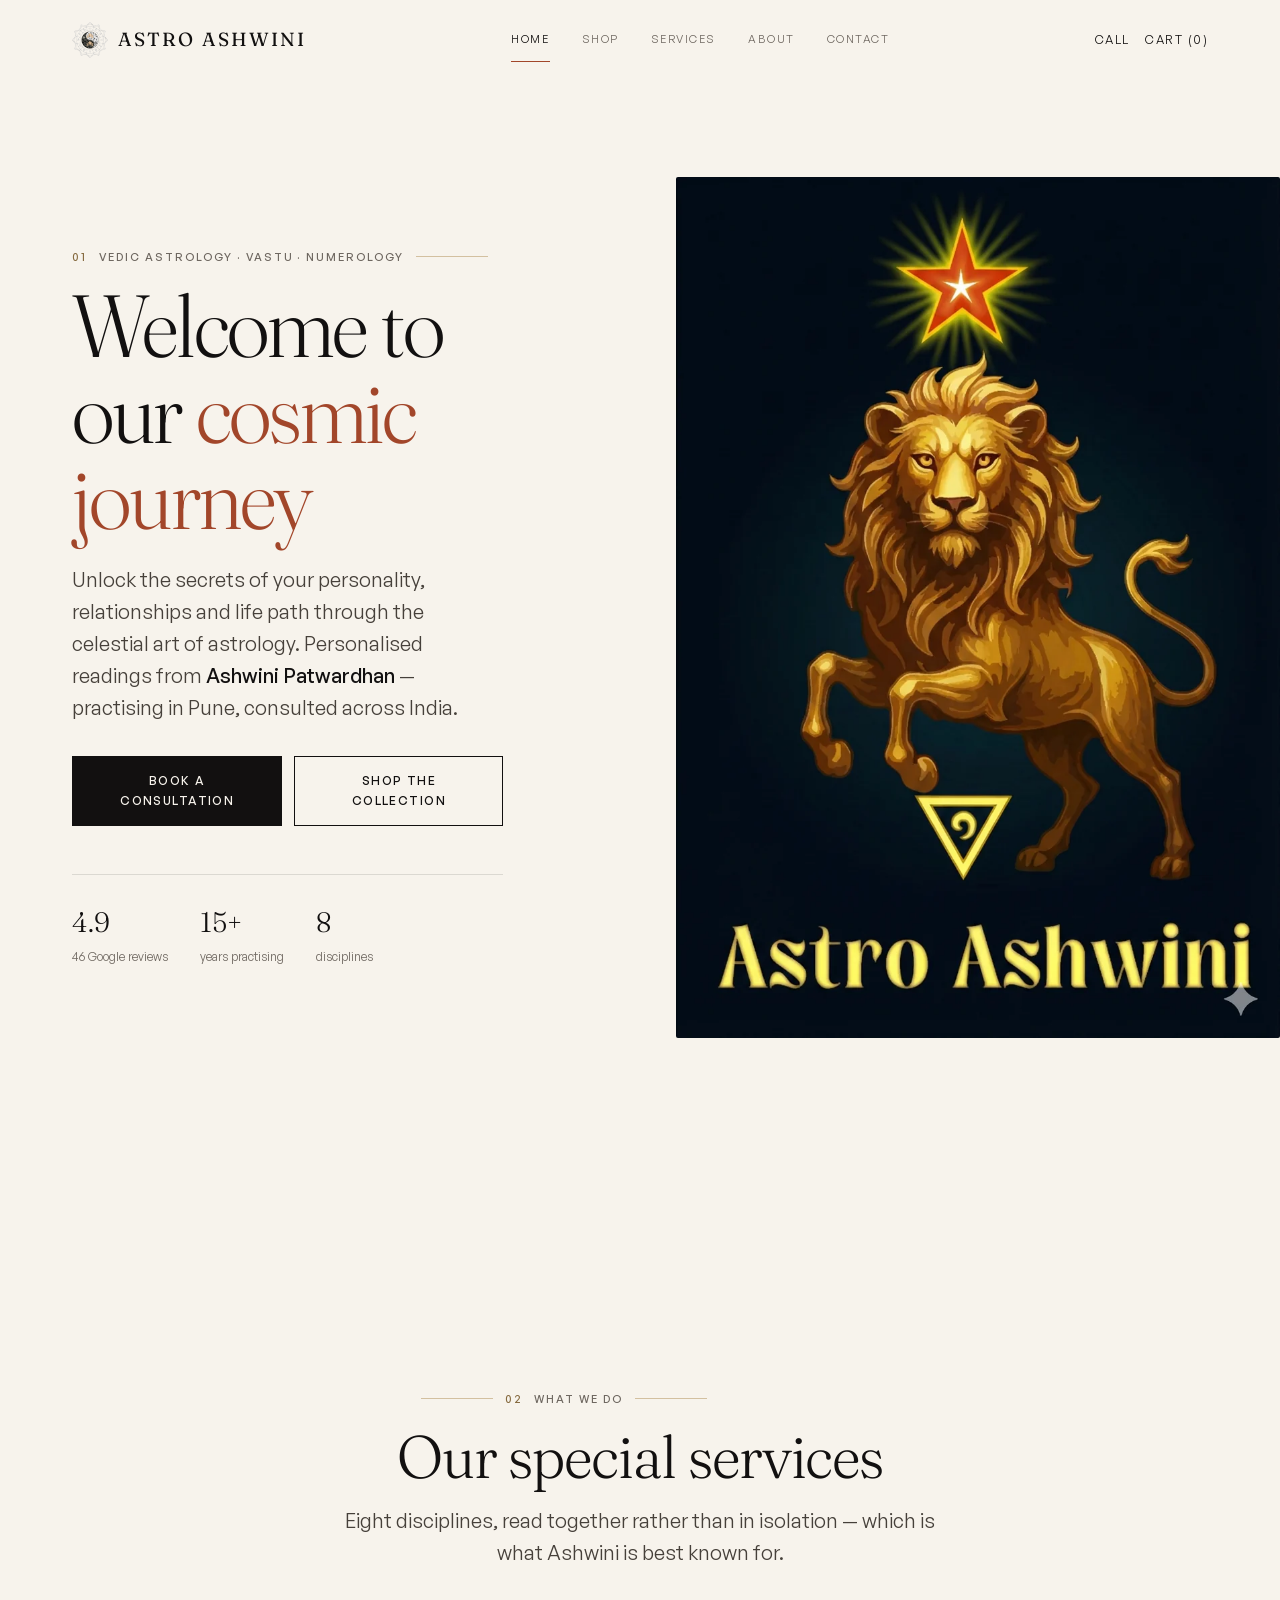
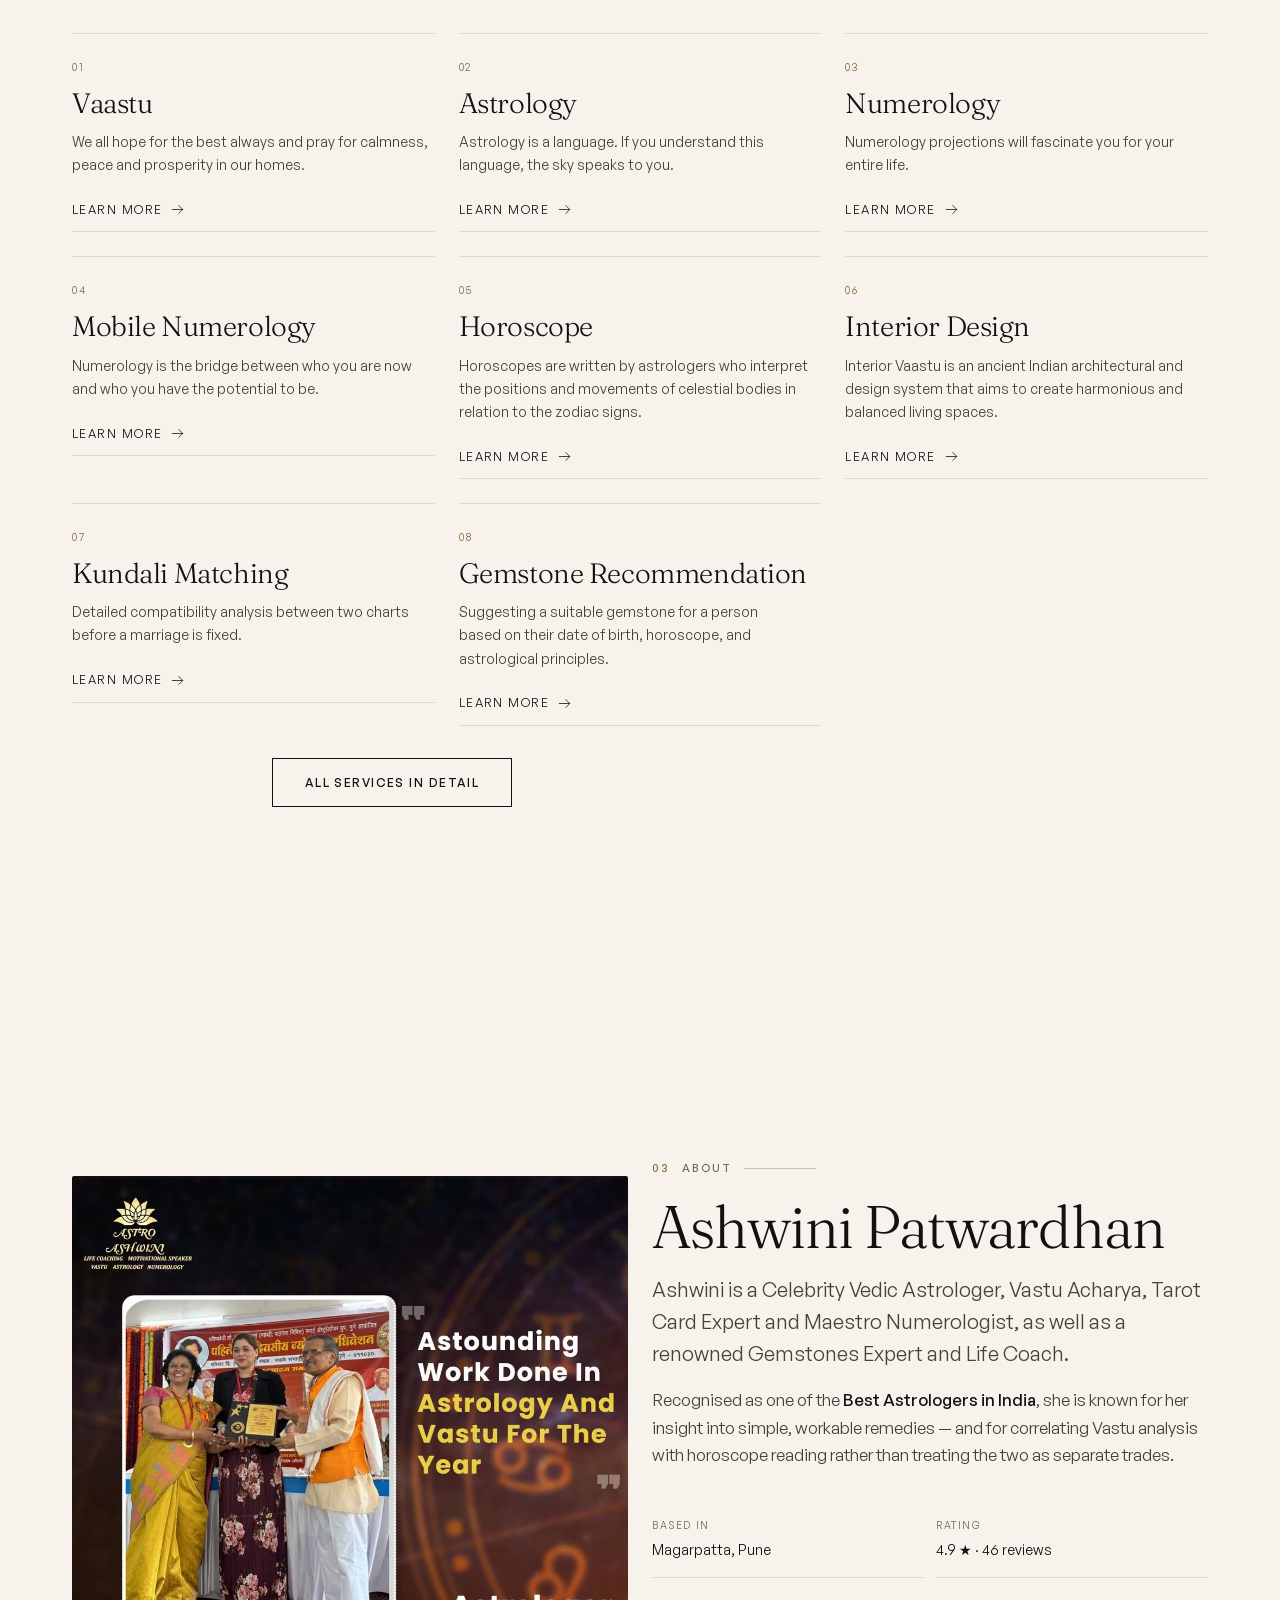
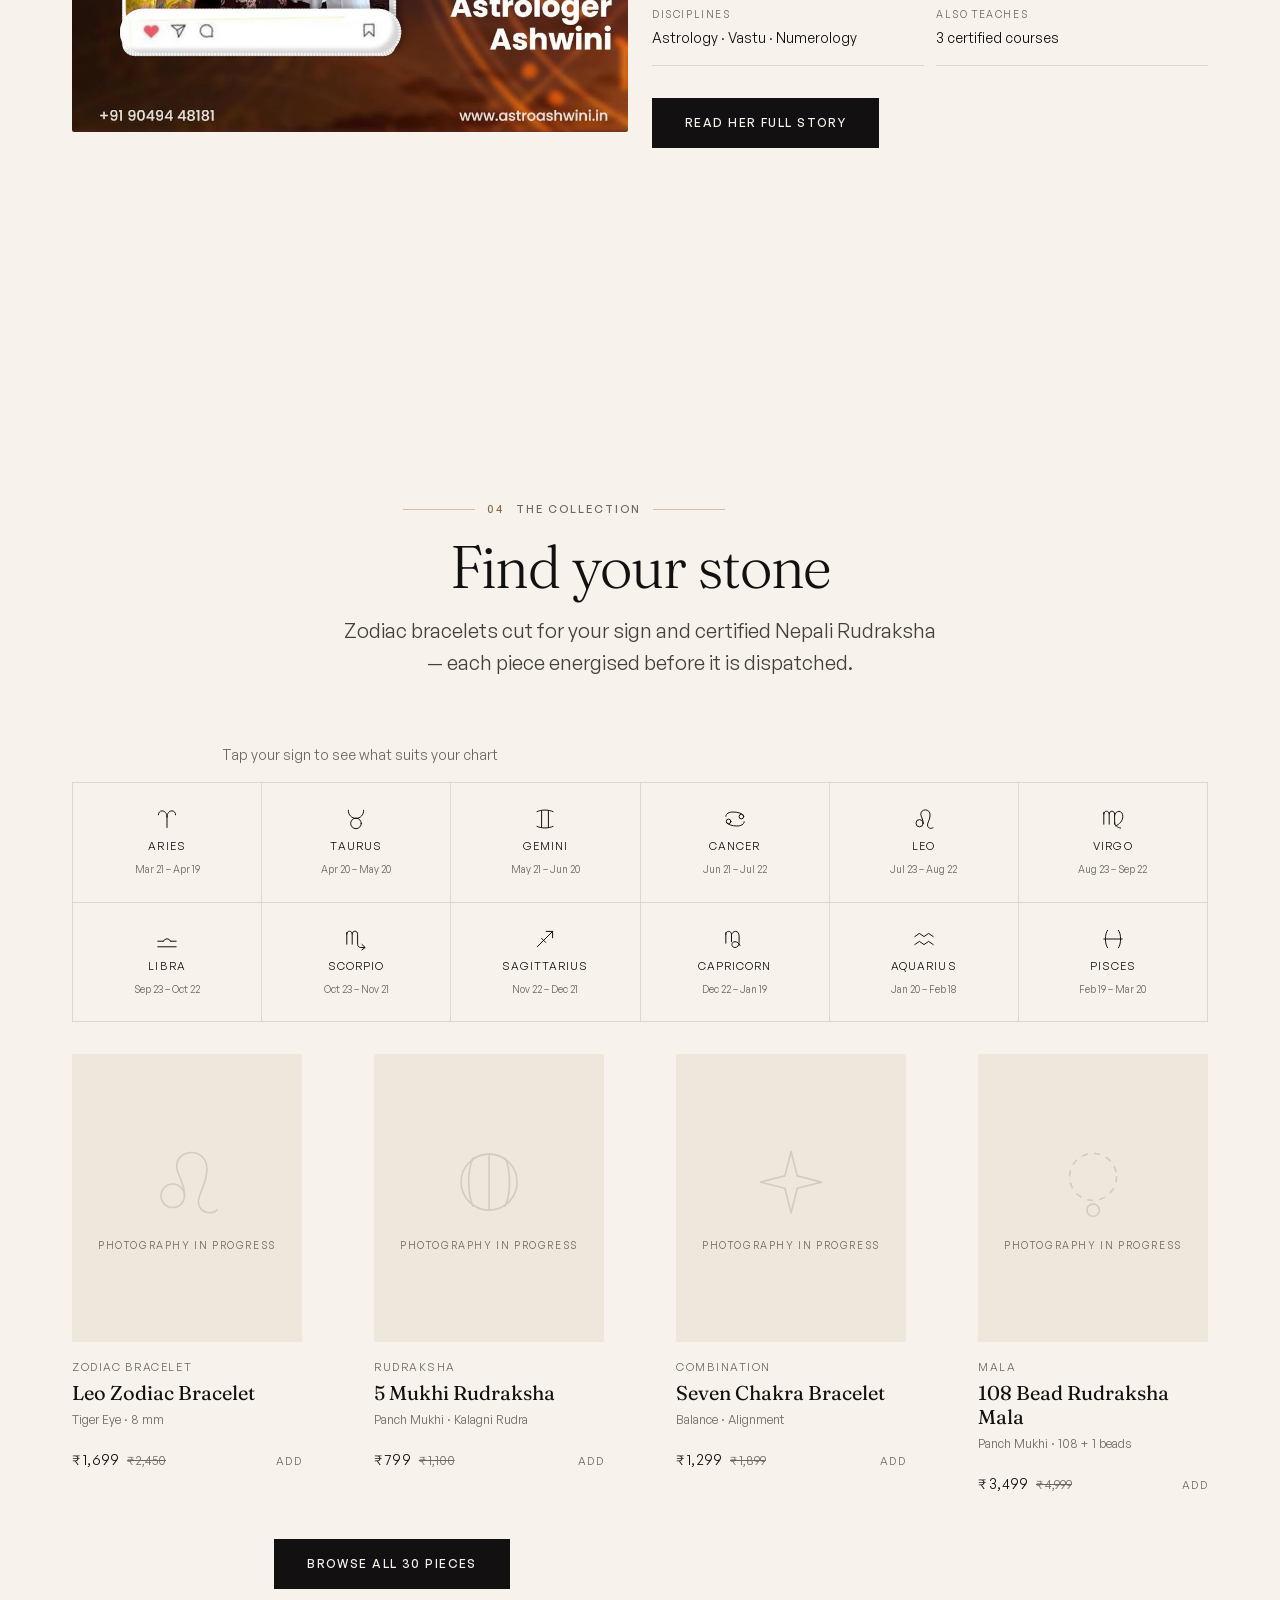
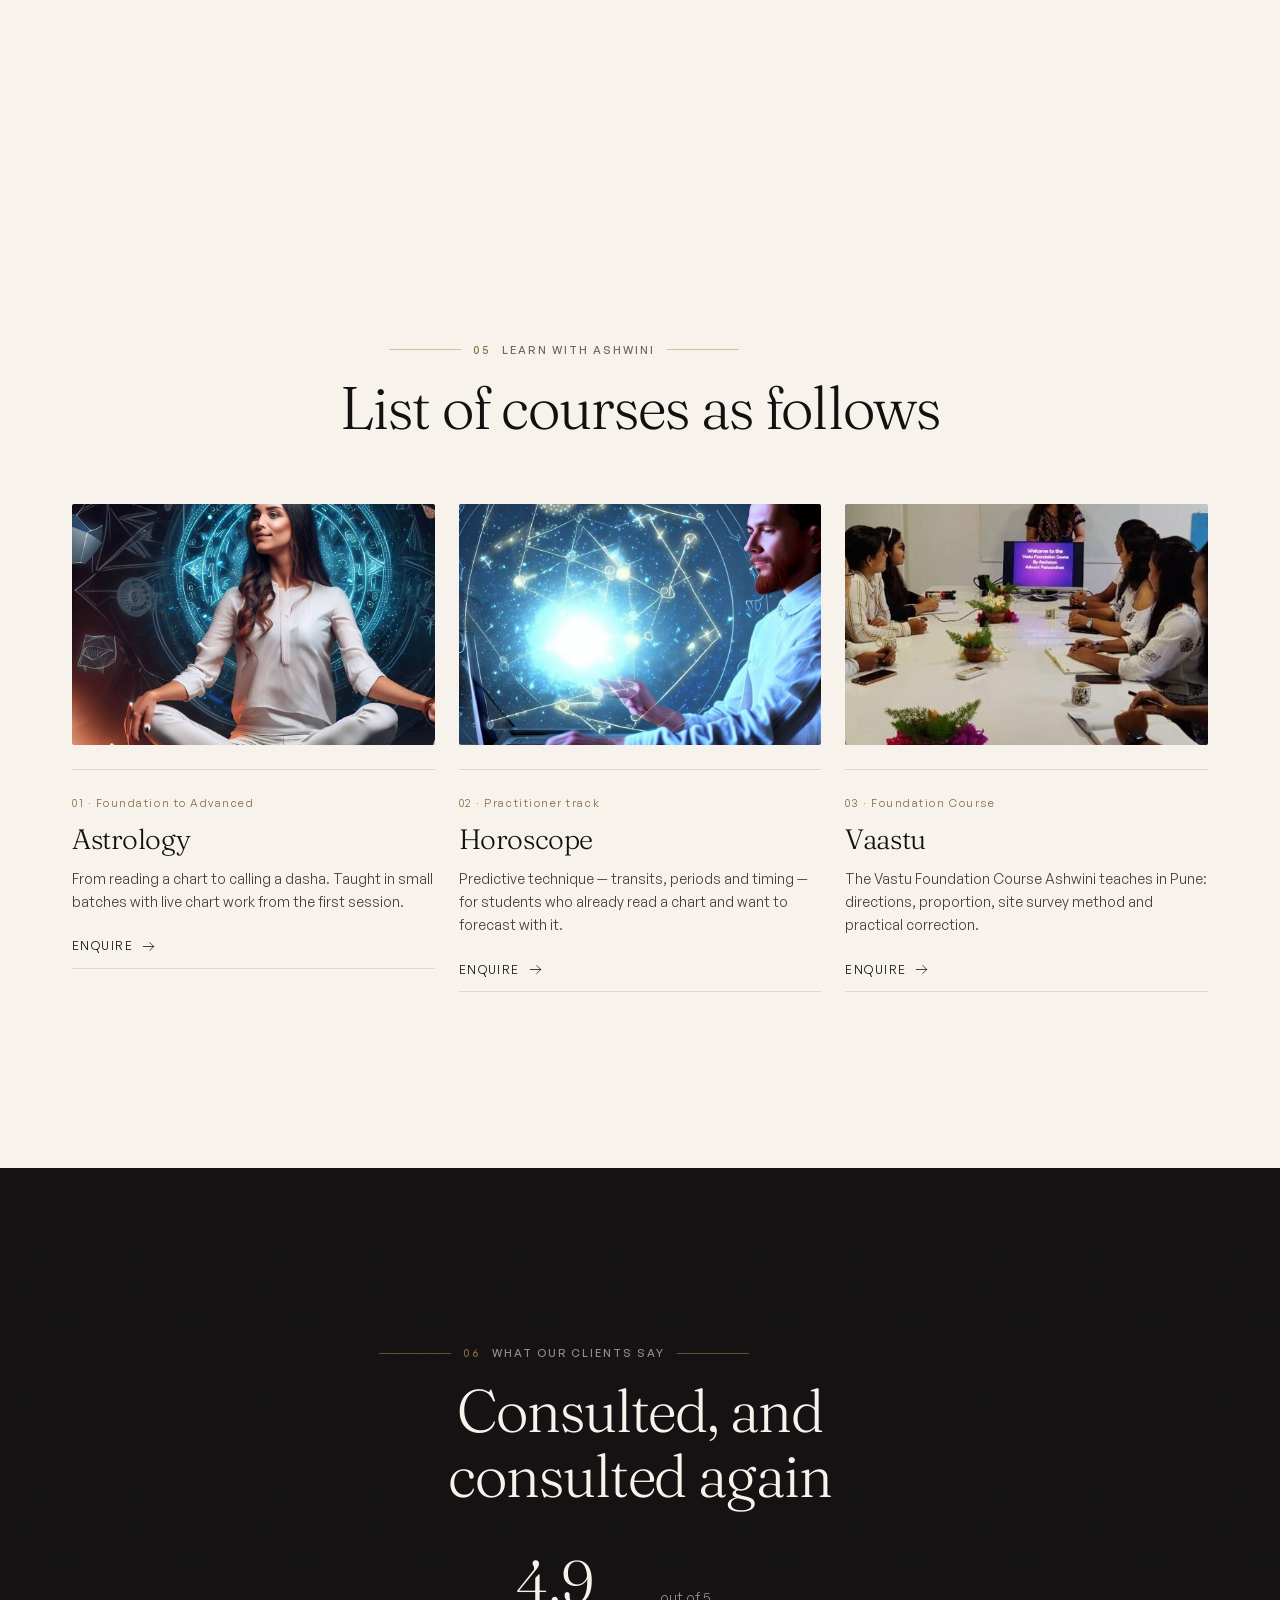
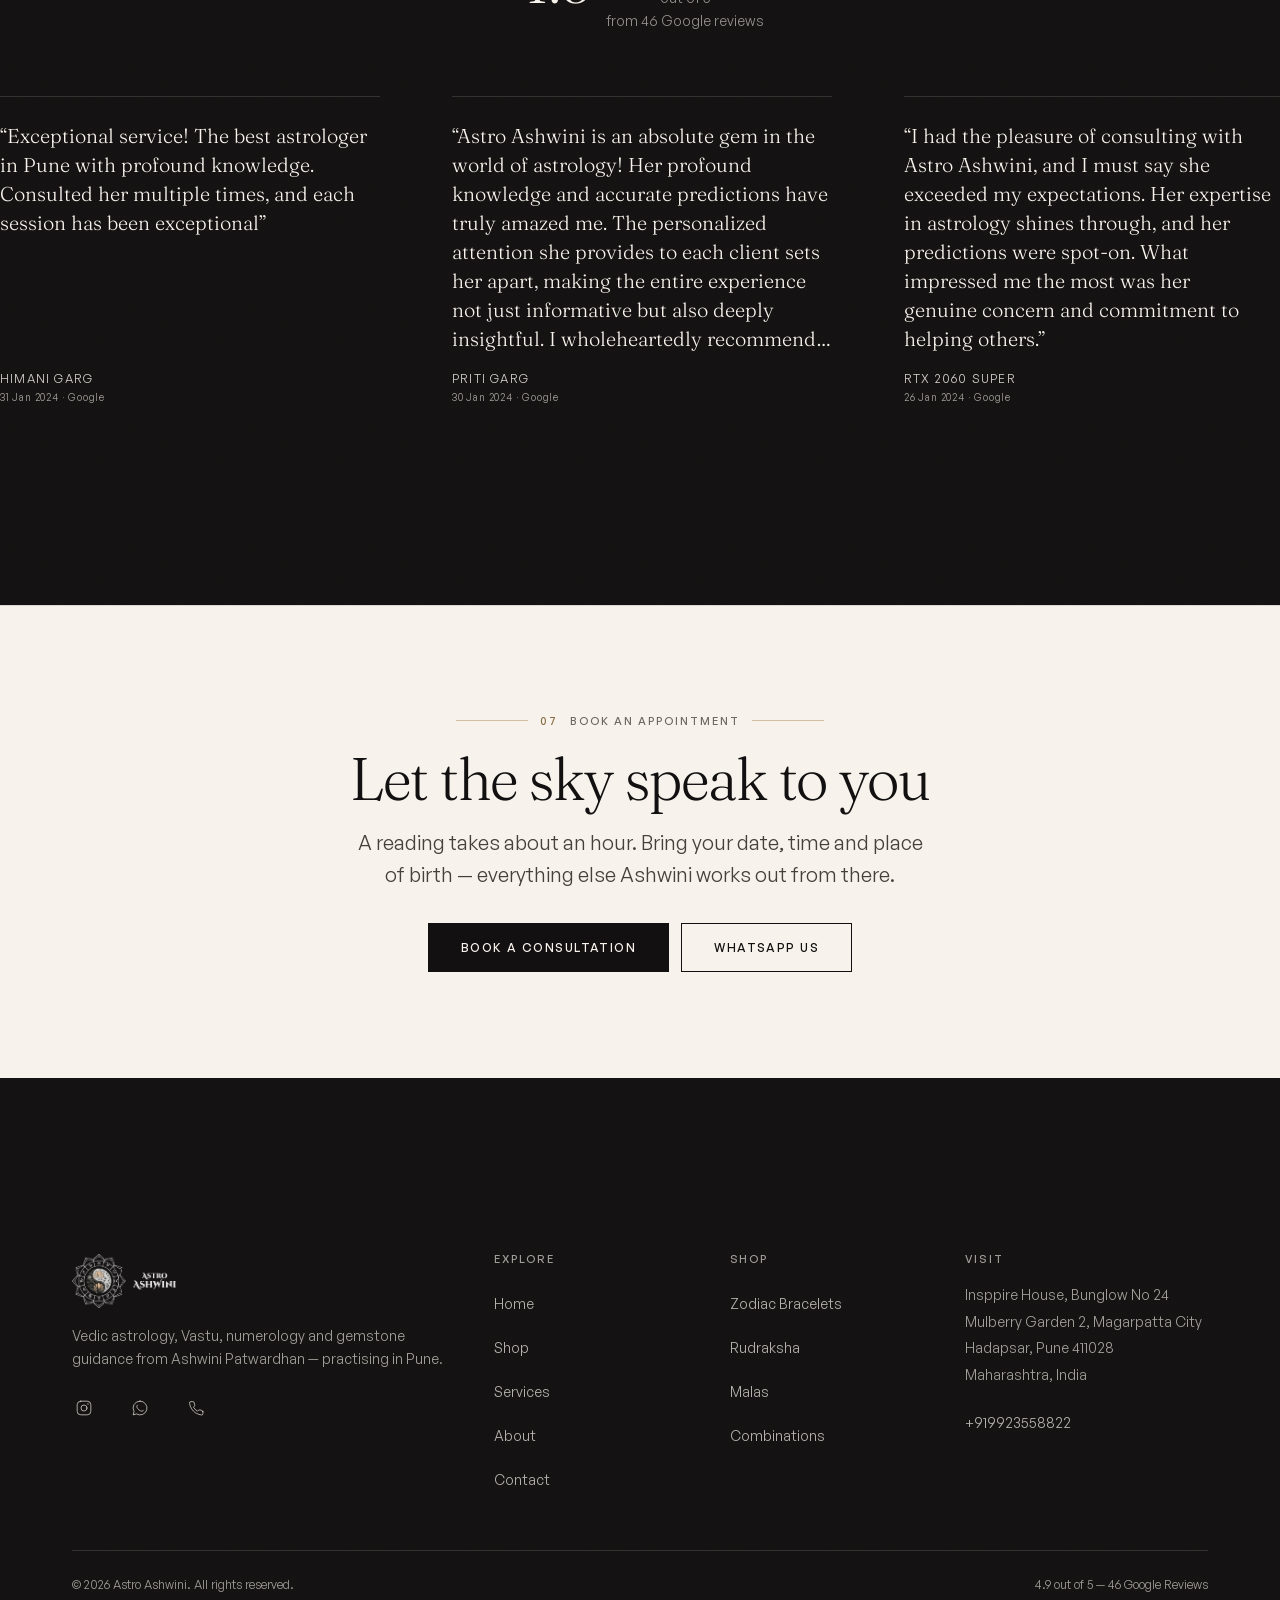
==== commit 9d41351b: "Redesign: editorial luxury visual system Visual layer only. Catalogue, filters, cart, localStorage, " ====
--- a/index.html
+++ b/index.html
@@ -3,7 +3,7 @@
 <head>
 <meta charset="UTF-8">
 <meta name="viewport" content="width=device-width,initial-scale=1,viewport-fit=cover">
-<meta name="theme-color" content="#0a1424">
+<meta name="theme-color" content="#F7F3EC">
 <title>Astro Ashwini — Best Astrologer in Pune | Vedic Astrology, Vastu &amp; Rudraksha</title>
 <meta name="description" content="Ashwini Patwardhan — Vedic Astrologer, Vastu Acharya and Numerologist in Pune. Book a consultation, or shop zodiac bracelets and certified Rudraksha.">
 <link rel="canonical" href="https://astroashwini.com/">
@@ -18,11 +18,11 @@
 <link rel="apple-touch-icon" href="assets/icons/apple-touch-icon.png">
 <link rel="manifest" href="manifest.webmanifest">
 <meta name="apple-mobile-web-app-capable" content="yes">
-<meta name="apple-mobile-web-app-status-bar-style" content="black-translucent">
+<meta name="apple-mobile-web-app-status-bar-style" content="default">
 <meta name="mobile-web-app-capable" content="yes">
 
-<link rel="preload" as="font" type="font/woff2" href="assets/fonts/Inter-latin-400.woff2" crossorigin>
-<link rel="preload" as="font" type="font/woff2" href="assets/fonts/CormorantGaramond-latin-400.woff2" crossorigin>
+<link rel="preload" as="font" type="font/woff2" href="assets/fonts/GeneralSans-variable.woff2" crossorigin>
+<link rel="preload" as="font" type="font/woff2" href="assets/fonts/Fraunces-latin.woff2" crossorigin>
 <link rel="stylesheet" href="assets/css/fonts.css">
 <link rel="stylesheet" href="assets/css/app.css">
 <link rel="preload" as="image" href="assets/img/leo-lion.webp">
@@ -50,30 +50,28 @@
 
   <!-- ══════════ HERO ══════════ -->
   <section class="hero">
-    <div class="hero__bg" aria-hidden="true">
-      <img class="hero__mandala" src="assets/img/logo-mark.webp" alt="" width="640" height="640" decoding="async">
-    </div>
     <div class="wrap hero__inner">
       <div class="hero__copy">
-        <p class="eyebrow is-center">Vedic Astrology · Vastu · Numerology</p>
+        <p class="eyebrow"><span class="eyebrow__n">01</span> Vedic Astrology · Vastu · Numerology</p>
         <h1>Welcome to our <em>cosmic journey</em></h1>
-        <p class="lead hero__lead">
+        <p class="lead">
           Unlock the secrets of your personality, relationships and life path through the
           celestial art of astrology. Personalised readings from
-          <strong class="gold">Ashwini Patwardhan</strong> — practising in Pune, consulted across India.
+          <strong style="font-weight:500;color:var(--ink)">Ashwini Patwardhan</strong> —
+          practising in Pune, consulted across India.
         </p>
         <div class="hero__cta">
-          <a class="btn btn--gold" href="contact.html">Book a consultation</a>
-          <a class="btn btn--ghost" href="shop.html">Shop bracelets &amp; Rudraksha</a>
+          <a class="btn btn--primary" href="contact.html">Book a consultation</a>
+          <a class="btn btn--ghost" href="shop.html">Shop the collection</a>
         </div>
         <div class="hero__trust">
-          <span class="trust"><b>4.9★</b> 46 Google reviews</span>
+          <span class="trust"><b>4.9</b> 46 Google reviews</span>
           <span class="trust"><b>15+</b> years practising</span>
           <span class="trust"><b>8</b> disciplines</span>
         </div>
       </div>
       <figure class="hero__art">
-        <img src="assets/img/leo-lion.webp" alt="Astro Ashwini — the golden lion emblem"
+        <img src="assets/img/leo-lion.webp" alt="Astro Ashwini — the lion emblem"
              width="900" height="1283" fetchpriority="high" decoding="async">
       </figure>
     </div>
@@ -83,14 +81,14 @@
   <section class="section" id="services">
     <div class="wrap">
       <header class="section-head is-center reveal">
-        <p class="eyebrow is-center">What we do</p>
+        <p class="eyebrow is-center"><span class="eyebrow__n">02</span> What we do</p>
         <h2>Our special services</h2>
         <p class="lead mt-4">
           Eight disciplines, read together rather than in isolation — which is what
           Ashwini is best known for.
         </p>
       </header>
-      <div class="grid grid-4" id="services-grid"></div>
+      <div class="grid grid-3" id="services-grid"></div>
       <p class="center mt-8 reveal">
         <a class="btn btn--ghost" href="services.html">All services in detail</a>
       </p>
@@ -98,21 +96,21 @@
   </section>
 
   <!-- ══════════ ABOUT ══════════ -->
-  <section class="section" id="about" style="background:linear-gradient(180deg,transparent,var(--surface) 22%,var(--surface) 78%,transparent)">
+  <section class="section" id="about">
     <div class="wrap grid grid-2" style="align-items:center">
-      <figure class="reveal" style="position:relative;border-radius:var(--radius-lg);overflow:hidden;border:1px solid var(--line)">
+      <figure class="reveal" style="border-radius:2px;overflow:hidden">
         <img src="assets/img/award-feature.webp" alt="Ashwini Patwardhan receiving an award for her work in astrology and Vastu"
              width="1024" height="1024" loading="lazy" decoding="async">
       </figure>
       <div class="reveal">
-        <p class="eyebrow">About</p>
+        <p class="eyebrow"><span class="eyebrow__n">03</span> About</p>
         <h2>Ashwini Patwardhan</h2>
         <p class="lead mt-4">
           Ashwini is a Celebrity Vedic Astrologer, Vastu Acharya, Tarot Card Expert and Maestro
           Numerologist, as well as a renowned Gemstones Expert and Life Coach.
         </p>
         <p class="mt-4" style="color:var(--text-2)">
-          Recognised as one of the <strong class="gold">Best Astrologers in India</strong>, she is known for
+          Recognised as one of the <strong style="font-weight:500;color:var(--ink)">Best Astrologers in India</strong>, she is known for
           her insight into simple, workable remedies — and for correlating Vastu analysis with horoscope
           reading rather than treating the two as separate trades.
         </p>
@@ -122,7 +120,7 @@
           <div class="spec__item"><div class="spec__k">Disciplines</div><div class="spec__v">Astrology · Vastu · Numerology</div></div>
           <div class="spec__item"><div class="spec__k">Also teaches</div><div class="spec__v">3 certified courses</div></div>
         </div>
-        <p class="mt-8"><a class="btn btn--gold" href="about.html">Read her full story</a></p>
+        <p class="mt-8"><a class="btn btn--primary" href="about.html">Read her full story</a></p>
       </div>
     </div>
   </section>
@@ -131,7 +129,7 @@
   <section class="section" id="shop">
     <div class="wrap">
       <header class="section-head is-center reveal">
-        <p class="eyebrow is-center">The collection</p>
+        <p class="eyebrow is-center"><span class="eyebrow__n">04</span> The collection</p>
         <h2>Find your stone</h2>
         <p class="lead mt-4">
           Zodiac bracelets cut for your sign and certified Nepali Rudraksha —
@@ -147,16 +145,16 @@
       <div class="grid grid-4 mt-8" id="featured-grid"></div>
 
       <p class="center mt-8 reveal">
-        <a class="btn btn--gold" href="shop.html">Browse all 30 pieces</a>
+        <a class="btn btn--primary" href="shop.html">Browse all 30 pieces</a>
       </p>
     </div>
   </section>
 
   <!-- ══════════ COURSES ══════════ -->
-  <section class="section" id="courses" style="background:var(--surface)">
-    <div class="wrap">
-      <header class="section-head is-center reveal">
-        <p class="eyebrow is-center">Learn with Ashwini</p>
+  <section class="section" id="courses">
+    <div class="wrap">
+      <header class="section-head is-center reveal">
+        <p class="eyebrow is-center"><span class="eyebrow__n">05</span> Learn with Ashwini</p>
         <h2>List of courses as follows</h2>
       </header>
       <div class="grid grid-3" id="courses-grid"></div>
@@ -164,15 +162,15 @@
   </section>
 
   <!-- ══════════ TESTIMONIALS ══════════ -->
-  <section class="section" id="reviews">
-    <div class="wrap">
-      <header class="section-head is-center reveal">
-        <p class="eyebrow is-center">What our clients say</p>
+  <section class="section band-dark" id="reviews">
+    <div class="wrap">
+      <header class="section-head is-center reveal">
+        <p class="eyebrow is-center"><span class="eyebrow__n">06</span> What our clients say</p>
         <h2>Consulted, and consulted again</h2>
         <div class="mt-6" style="display:flex;justify-content:center">
-          <div class="gbadge">
-            <span class="gbadge__score">4.9</span>
-            <span class="gbadge__meta"><span style="color:var(--gold)">★★★★★</span><br>Based on 46 Google reviews</span>
+          <div class="score">
+            <b>4.9</b>
+            <span class="muted" style="font-size:var(--fs-sm)">out of 5<br>from 46 Google reviews</span>
           </div>
         </div>
       </header>
@@ -181,17 +179,17 @@
   </section>
 
   <!-- ══════════ CTA ══════════ -->
-  <section class="section--tight section" style="background:linear-gradient(140deg,var(--surface-2),var(--ink))">
+  <section class="section--tight section" style="border-top:1px solid var(--hair)">
     <div class="wrap center reveal">
-      <p class="eyebrow is-center">Book an appointment</p>
+      <p class="eyebrow is-center"><span class="eyebrow__n">07</span> Book an appointment</p>
       <h2>Let the sky speak to you</h2>
       <p class="lead mt-4" style="max-width:52ch;margin-inline:auto">
         A reading takes about an hour. Bring your date, time and place of birth —
         everything else Ashwini works out from there.
       </p>
       <div class="row gap-3 mt-8" style="justify-content:center;flex-wrap:wrap">
-        <a class="btn btn--gold" href="contact.html">Book a consultation</a>
-        <a class="btn btn--wa" href="https://wa.me/919923558822" target="_blank" rel="noopener noreferrer">WhatsApp us</a>
+        <a class="btn btn--primary" href="contact.html">Book a consultation</a>
+        <a class="btn btn--ghost" href="https://wa.me/919923558822" target="_blank" rel="noopener noreferrer">WhatsApp us</a>
       </div>
     </div>
   </section>
@@ -209,6 +207,7 @@
 
 <script src="assets/js/config.js"></script>
 <script src="assets/js/data.js"></script>
+<script src="assets/js/icons.js"></script>
 <script src="assets/js/app.js"></script>
 <script src="assets/js/cards.js"></script>
 <script src="assets/js/home.js"></script>
--- a/assets/css/fonts.css
+++ b/assets/css/fonts.css
@@ -1,35 +1,27 @@
-/* Self-hosted variable fonts — no external requests, works offline in the PWA.
-   One file per family+subset; the weight RANGE lets the variable axis work. */
+/* Self-hosted variable fonts. No third-party requests.
+   Fraunces  — display. Axes: opsz (optical size), wght, SOFT (warmth).
+   General Sans — UI. Variable 200-700. */
 
 @font-face{
-  font-family:'Cormorant Garamond';
+  font-family:'Fraunces';
   font-style:normal;
-  font-weight:300 700;
+  font-weight:300 500;
   font-display:swap;
-  src:url('../fonts/CormorantGaramond-latin-ext-400.woff2') format('woff2');
+  src:url('../fonts/Fraunces-latin-ext.woff2') format('woff2');
   unicode-range:U+0100-02BA, U+02BD-02C5, U+02C7-02CC, U+02CE-02D7, U+02DD-02FF, U+0304, U+0308, U+0329, U+1D00-1DBF, U+1E00-1E9F, U+1EF2-1EFF, U+2020, U+20A0-20AB, U+20AD-20C0, U+2113, U+2C60-2C7F, U+A720-A7FF;
 }
 @font-face{
-  font-family:'Cormorant Garamond';
+  font-family:'Fraunces';
   font-style:normal;
-  font-weight:300 700;
+  font-weight:300 500;
   font-display:swap;
-  src:url('../fonts/CormorantGaramond-latin-400.woff2') format('woff2');
+  src:url('../fonts/Fraunces-latin.woff2') format('woff2');
   unicode-range:U+0000-00FF, U+0131, U+0152-0153, U+02BB-02BC, U+02C6, U+02DA, U+02DC, U+0304, U+0308, U+0329, U+2000-206F, U+20AC, U+2122, U+2191, U+2193, U+2212, U+2215, U+FEFF, U+FFFD;
 }
 @font-face{
-  font-family:'Inter';
+  font-family:'General Sans';
   font-style:normal;
-  font-weight:100 900;
+  font-weight:200 700;
   font-display:swap;
-  src:url('../fonts/Inter-latin-ext-400.woff2') format('woff2');
-  unicode-range:U+0100-02BA, U+02BD-02C5, U+02C7-02CC, U+02CE-02D7, U+02DD-02FF, U+0304, U+0308, U+0329, U+1D00-1DBF, U+1E00-1E9F, U+1EF2-1EFF, U+2020, U+20A0-20AB, U+20AD-20C0, U+2113, U+2C60-2C7F, U+A720-A7FF;
+  src:url('../fonts/GeneralSans-variable.woff2') format('woff2');
 }
-@font-face{
-  font-family:'Inter';
-  font-style:normal;
-  font-weight:100 900;
-  font-display:swap;
-  src:url('../fonts/Inter-latin-400.woff2') format('woff2');
-  unicode-range:U+0000-00FF, U+0131, U+0152-0153, U+02BB-02BC, U+02C6, U+02DA, U+02DC, U+0304, U+0308, U+0329, U+2000-206F, U+20AC, U+2122, U+2191, U+2193, U+2212, U+2215, U+FEFF, U+FFFD;
-}
--- a/assets/css/app.css
+++ b/assets/css/app.css
@@ -1,141 +1,131 @@
 /* ═══════════════════════════════════════════════════════════════
-   ASTRO ASHWINI — DESIGN SYSTEM
-   Mobile-first, app-shell layout. Built for 280px (Fold closed)
-   through 4K, with iOS safe areas and foldable breakpoints.
+   ASTRO ASHWINI — EDITORIAL DESIGN SYSTEM
+   Light, warm, restrained. Hairlines not boxes. Accent as
+   punctuation. Mobile-first, 280px → 4K, iOS safe areas.
    ═══════════════════════════════════════════════════════════════ */
 
-/* ---------- 1. TOKENS ---------- */
+/* ───────── 1. TOKENS ───────── */
 :root{
-  /* Brand — taken from her Leo artwork + gold lotus wordmark */
-  --ink:#060d18;
-  --bg:#0a1424;
-  --surface:#0e1c31;
-  --surface-2:#13253f;
-  --surface-3:#1a2f4d;
-  --line:rgba(212,161,74,.16);
-  --line-soft:rgba(232,238,248,.09);
-
-  --gold:#d4a14a;
-  --gold-lt:#f0c97a;
-  --gold-dp:#a97c2f;
-  --gold-glow:rgba(212,161,74,.28);
-
-  --text:#f4f0e8;
-  --text-2:#c3cfe0;
-  --muted:#8b9db8;
-  --faint:#5f708a;
-
-  --ok:#4ade80;
-  --warn:#fbbf24;
-  --err:#f87171;
+  /* Surfaces */
+  --paper:#F7F3EC;
+  --paper-2:#EDE7DC;
+  --night:#121010;
+  --night-2:#1C1917;
+
+  /* Text */
+  --ink:#121010;
+  --ink-soft:#46403A;
+  --muted:#6E6760;        /* AA on paper and paper-2 */
+  --faint:#8A8279;        /* decoration only — never body text */
+
+  /* Accent — punctuation only, never paint */
+  --clay:#A2462A;
+  --clay-dp:#7A3320;
+  --brass:#B08D57;        /* hairlines and rules only (non-text) */
+  --brass-ink:#866A3F;    /* the same brass, darkened for numerals */
+
+  /* Hairlines */
+  --hair:rgba(18,16,16,.12);
+  --hair-dark:rgba(247,243,236,.14);
+
+  /* Status — muted, never neon */
+  --ok:#3F6B4F;
+  --warn:#875A14;
+  --err:#A33A2A;
 
   /* Type */
-  --display:'Cormorant Garamond',Georgia,'Times New Roman',serif;
-  --ui:'Inter',-apple-system,BlinkMacSystemFont,'Segoe UI',Roboto,'Helvetica Neue',sans-serif;
-
-  /* Fluid type scale — clamps so it never breaks at 280px */
-  --fs-xs:clamp(.69rem,.66rem + .15vw,.78rem);
-  --fs-sm:clamp(.78rem,.75rem + .18vw,.875rem);
-  --fs-base:clamp(.9rem,.86rem + .22vw,1rem);
-  --fs-md:clamp(1rem,.95rem + .3vw,1.15rem);
-  --fs-lg:clamp(1.15rem,1.05rem + .5vw,1.4rem);
-  --fs-xl:clamp(1.4rem,1.2rem + 1vw,2rem);
-  --fs-2xl:clamp(1.75rem,1.4rem + 1.8vw,2.9rem);
-  --fs-3xl:clamp(2.1rem,1.6rem + 2.6vw,4rem);
+  --display:'Fraunces',Georgia,'Times New Roman',serif;
+  --ui:'General Sans',system-ui,-apple-system,'Segoe UI',Roboto,sans-serif;
+  --deva:'Noto Sans Devanagari',var(--ui);
+
+  --fs-xs:clamp(.6875rem,.66rem + .12vw,.75rem);
+  --fs-sm:clamp(.8125rem,.79rem + .11vw,.875rem);
+  --fs-base:clamp(1rem,.98rem + .08vw,1.0625rem);
+  --fs-md:clamp(1.125rem,1.07rem + .24vw,1.25rem);
+  --fs-lg:clamp(1.375rem,1.2rem + .78vw,1.75rem);
+  --fs-xl:clamp(1.75rem,1.4rem + 1.56vw,2.5rem);
+  --fs-2xl:clamp(2.25rem,1.6rem + 2.9vw,3.75rem);
+  --fs-3xl:clamp(2.75rem,1.6rem + 5.1vw,5.5rem);
 
   /* Space */
   --sp-1:.25rem; --sp-2:.5rem; --sp-3:.75rem; --sp-4:1rem;
-  --sp-5:1.25rem; --sp-6:1.5rem; --sp-8:2rem; --sp-10:2.5rem;
-  --sp-12:3rem; --sp-16:4rem; --sp-20:5rem;
-
-  /* Layout */
-  --gutter:clamp(14px,4vw,28px);
-  --maxw:1240px;
-  --radius:14px;
-  --radius-lg:22px;
-  --radius-pill:999px;
-
-  /* App chrome heights */
-  --appbar-h:56px;
-  --tabbar-h:60px;
+  --sp-5:1.5rem; --sp-6:2rem; --sp-8:3rem; --sp-10:4rem;
+
+  --section:88px;          /* vertical rhythm — steps up at 600/900 */
+  --gutter:20px;
+  --maxw:1320px;
+  --rowgap:40px;
+
+  /* Chrome */
+  --appbar-h:64px;
+  --tabbar-h:58px;
   --safe-top:env(safe-area-inset-top,0px);
   --safe-bottom:env(safe-area-inset-bottom,0px);
   --safe-left:env(safe-area-inset-left,0px);
   --safe-right:env(safe-area-inset-right,0px);
 
-  --shadow-sm:0 1px 3px rgba(0,0,0,.4);
-  --shadow:0 8px 28px rgba(0,0,0,.45);
-  --shadow-lg:0 22px 60px rgba(0,0,0,.6);
-
-  --ease:cubic-bezier(.22,.9,.3,1);
-  --ease-out:cubic-bezier(.16,1,.3,1);
-  --dur:.28s;
-}
-
-/* ---------- 2. RESET ---------- */
+  /* Motion — one curve, one duration */
+  --ease:cubic-bezier(.22,1,.36,1);
+  --dur:480ms;
+}
+
+/* ───────── 2. RESET ───────── */
 *,*::before,*::after{box-sizing:border-box}
 *{margin:0;padding:0}
-html{
-  -webkit-text-size-adjust:100%;
-  scroll-behavior:smooth;
-  /* stops iOS rubber-band showing white behind the app shell */
-  background:var(--ink);
-}
+html{-webkit-text-size-adjust:100%;scroll-behavior:smooth;background:var(--paper)}
 body{
-  font-family:var(--ui);
-  font-size:var(--fs-base);
-  line-height:1.65;
-  color:var(--text);
-  background:var(--bg);
-  min-height:100dvh;
-  overflow-x:hidden;
-  -webkit-font-smoothing:antialiased;
-  -moz-osx-font-smoothing:grayscale;
-  -webkit-tap-highlight-color:transparent;
-  text-rendering:optimizeLegibility;
-  overscroll-behavior-y:none;
+  font-family:var(--ui);font-size:var(--fs-base);line-height:1.65;
+  color:var(--ink-soft);background:var(--paper);min-height:100dvh;
+  overflow-x:hidden;-webkit-font-smoothing:antialiased;-moz-osx-font-smoothing:grayscale;
+  -webkit-tap-highlight-color:transparent;text-rendering:optimizeLegibility;
+  overscroll-behavior-y:none;font-weight:400;
 }
 img,svg,video{display:block;max-width:100%;height:auto}
 button,input,select,textarea{font:inherit;color:inherit}
 button{background:none;border:0;cursor:pointer;-webkit-tap-highlight-color:transparent}
 a{color:inherit;text-decoration:none}
 ul,ol{list-style:none}
-:focus-visible{outline:2px solid var(--gold);outline-offset:3px;border-radius:4px}
-::selection{background:var(--gold);color:var(--ink)}
-
-/* Scrollbar */
-*::-webkit-scrollbar{width:9px;height:9px}
-*::-webkit-scrollbar-track{background:var(--ink)}
-*::-webkit-scrollbar-thumb{background:var(--surface-3);border-radius:9px}
-*::-webkit-scrollbar-thumb:hover{background:var(--gold-dp)}
-
-/* ---------- 3. TYPOGRAPHY ---------- */
-h1,h2,h3,h4{font-family:var(--display);font-weight:600;line-height:1.14;letter-spacing:-.01em}
-h1{font-size:var(--fs-3xl)}
-h2{font-size:var(--fs-2xl)}
+:focus-visible{outline:2px solid var(--clay);outline-offset:3px}
+::selection{background:var(--clay);color:var(--paper)}
+*::-webkit-scrollbar{width:10px;height:10px}
+*::-webkit-scrollbar-track{background:var(--paper-2)}
+*::-webkit-scrollbar-thumb{background:var(--faint)}
+*::-webkit-scrollbar-thumb:hover{background:var(--muted)}
+
+/* ───────── 3. TYPOGRAPHY ───────── */
+h1,h2,h3,h4{
+  font-family:var(--display);font-weight:300;line-height:1.08;
+  overflow-wrap:break-word;
+  letter-spacing:-.015em;color:var(--ink);
+  font-optical-sizing:auto;font-variation-settings:'SOFT' 20,'WONK' 0;
+}
+h1{font-size:var(--fs-3xl);line-height:.98;letter-spacing:-.02em}
+h2{font-size:var(--fs-2xl);letter-spacing:-.018em}
 h3{font-size:var(--fs-xl)}
-h4{font-size:var(--fs-lg)}
-p{text-wrap:pretty}
+h4{font-size:var(--fs-lg);font-weight:400}
+p{text-wrap:pretty;max-width:64ch}
 h1,h2,h3{text-wrap:balance}
 
 .eyebrow{
-  font-family:var(--ui);font-size:var(--fs-xs);font-weight:600;
-  letter-spacing:.2em;text-transform:uppercase;color:var(--gold);
-  display:flex;align-items:center;gap:var(--sp-3);margin-bottom:var(--sp-3);
-}
-.eyebrow::before{content:'';width:clamp(18px,6vw,34px);height:1px;background:var(--gold);flex:none}
+  font-family:var(--ui);font-size:11px;font-weight:500;
+  letter-spacing:.18em;text-transform:uppercase;color:var(--muted);
+  display:flex;align-items:center;gap:var(--sp-3);margin-bottom:var(--sp-4);
+}
+
+.eyebrow__n{color:var(--brass-ink);font-variant-numeric:tabular-nums}
+.eyebrow::after{content:'';flex:1;max-width:72px;height:1px;background:var(--brass);opacity:.5}
 .eyebrow.is-center{justify-content:center}
-.eyebrow.is-center::after{content:'';width:clamp(18px,6vw,34px);height:1px;background:var(--gold);flex:none}
-
-.gold{color:var(--gold-lt)}
-.lead{font-size:var(--fs-md);color:var(--text-2);line-height:1.75}
+.eyebrow.is-center::before{content:'';flex:1;max-width:72px;height:1px;background:var(--brass);opacity:.5}
+
+.lead{font-size:var(--fs-md);color:var(--ink-soft);line-height:1.6;max-width:56ch}
 .muted{color:var(--muted)}
+.clay{color:var(--clay)}
 .sr-only{position:absolute;width:1px;height:1px;padding:0;margin:-1px;overflow:hidden;clip:rect(0 0 0 0);white-space:nowrap;border:0}
-
-/* ---------- 4. LAYOUT ---------- */
+.num{font-variant-numeric:tabular-nums}
+
+/* ───────── 4. LAYOUT ───────── */
 .wrap{
   width:100%;max-width:var(--maxw);margin-inline:auto;
-  padding-inline:max(var(--gutter),var(--safe-left)) max(var(--gutter),var(--safe-right));
   padding-inline:var(--gutter);
 }
 @supports(padding:max(0px)){
@@ -144,656 +134,512 @@
     padding-right:max(var(--gutter),var(--safe-right));
   }
 }
-.section{padding-block:clamp(48px,9vw,110px)}
-.section--tight{padding-block:clamp(32px,6vw,72px)}
-.section-head{margin-bottom:clamp(24px,5vw,52px)}
-.section-head.is-center{text-align:center;max-width:64ch;margin-inline:auto}
-
-.grid{display:grid;gap:clamp(14px,3vw,26px)}
+.section{padding-block:var(--section)}
+.section--tight{padding-block:calc(var(--section) * .6)}
+.section-head{margin-bottom:var(--sp-8);max-width:64ch}
+.section-head.is-center{text-align:center;margin-inline:auto}
+.section-head.is-center .lead{margin-inline:auto}
+
+.grid{display:grid;gap:var(--sp-5)}
 .grid-2{grid-template-columns:1fr}
 .grid-3{grid-template-columns:1fr}
-.grid-4{grid-template-columns:repeat(2,minmax(0,1fr))}
-
-/* ---------- 5. APP BAR (top) ---------- */
+.grid-4{grid-template-columns:repeat(2,minmax(0,1fr));column-gap:var(--gutter);row-gap:var(--rowgap)}
+
+/* dark band — used at most twice per page */
+.band-dark{
+  background:var(--night);color:rgba(247,243,236,.78);position:relative;isolation:isolate;
+}
+.band-dark::after{
+  content:'';position:absolute;inset:0;z-index:-1;pointer-events:none;opacity:.03;
+  background-image:url("data:image/svg+xml,%3Csvg xmlns='http://www.w3.org/2000/svg' width='120' height='120'%3E%3Cfilter id='n'%3E%3CfeTurbulence type='fractalNoise' baseFrequency='.85' numOctaves='3'/%3E%3C/filter%3E%3Crect width='120' height='120' filter='url(%23n)'/%3E%3C/svg%3E");
+}
+.band-dark h1,.band-dark h2,.band-dark h3,.band-dark h4{color:var(--paper)}
+.band-dark .lead{color:rgba(247,243,236,.72)}
+.band-dark .muted,.band-dark .eyebrow{color:rgba(247,243,236,.55)}
+.band-dark a:hover{color:var(--paper)}
+
+/* ───────── 5. ICONS ───────── */
+.ic{width:20px;height:20px;stroke-width:1.25;flex:none;fill:none;stroke:currentColor}
+.ic--sm{width:16px;height:16px;stroke-width:1.4}
+.ic--lg{width:28px;height:28px;stroke-width:1}
+
+/* ───────── 6. APP BAR ───────── */
 .appbar{
   position:fixed;inset:0 0 auto 0;z-index:900;
-  padding-top:var(--safe-top);
-  background:rgba(10,20,36,.72);
-  backdrop-filter:blur(18px) saturate(1.5);
-  -webkit-backdrop-filter:blur(18px) saturate(1.5);
-  border-bottom:1px solid transparent;
-  transition:background var(--dur),border-color var(--dur);
-}
-.appbar.is-scrolled{background:rgba(6,13,24,.93);border-bottom-color:var(--line)}
+  padding-top:var(--safe-top);background:var(--paper);
+  border-bottom:1px solid transparent;transition:border-color var(--dur) var(--ease);
+}
+.appbar.is-scrolled{border-bottom-color:var(--hair)}
 .appbar__inner{
-  height:var(--appbar-h);display:flex;align-items:center;gap:var(--sp-3);
+  height:var(--appbar-h);display:flex;align-items:center;gap:var(--sp-4);
   max-width:var(--maxw);margin-inline:auto;
   padding-inline:max(var(--gutter),var(--safe-left)) max(var(--gutter),var(--safe-right));
 }
-.brand{display:flex;align-items:center;gap:var(--sp-2);min-width:0;flex:1;min-height:44px}
-.brand__mark{width:34px;height:34px;flex:none;filter:drop-shadow(0 2px 6px rgba(0,0,0,.5))}
-.brand__text{display:flex;flex-direction:column;line-height:1.05;min-width:0}
+.brand{display:flex;align-items:center;gap:10px;min-width:0;flex:1;min-height:44px}
+.brand__mark{width:30px;height:30px;flex:none}
 .brand__name{
-  font-family:var(--display);font-size:1.02rem;font-weight:700;letter-spacing:.06em;
-  text-transform:uppercase;white-space:nowrap;overflow:hidden;text-overflow:ellipsis;
-}
-.brand__sub{
-  font-size:.53rem;letter-spacing:.22em;text-transform:uppercase;color:var(--gold);
+  min-width:0;
+  font-family:var(--display);font-size:1.0625rem;font-weight:400;
+  letter-spacing:.11em;text-transform:uppercase;color:var(--ink);
   white-space:nowrap;overflow:hidden;text-overflow:ellipsis;
-}
-
-.appbar__actions{display:flex;align-items:center;gap:var(--sp-1);flex:none}
-.icon-btn{
-  width:42px;height:42px;display:grid;place-items:center;border-radius:12px;
-  color:var(--text-2);position:relative;transition:background .2s,color .2s,transform .12s;
-}
-.icon-btn:hover{background:var(--surface-2);color:var(--gold-lt)}
-.icon-btn:active{transform:scale(.9)}
-.icon-btn svg{width:21px;height:21px}
-.badge{
-  position:absolute;top:4px;right:3px;min-width:18px;height:18px;padding:0 5px;
-  display:grid;place-items:center;border-radius:9px;
-  background:var(--gold);color:var(--ink);
-  font-size:.62rem;font-weight:800;line-height:1;
-  border:2px solid var(--bg);
-  transform:scale(0);transition:transform .3s var(--ease-out);
-}
-.badge.is-on{transform:scale(1)}
-
-/* Desktop nav — hidden on mobile, replaced by the tab bar */
+  font-variation-settings:'SOFT' 20,'WONK' 0;
+}
+.appbar__actions{display:flex;align-items:center;gap:var(--sp-4);flex:none}
+.bar-link{
+  font-size:var(--fs-xs);letter-spacing:.12em;text-transform:uppercase;
+  color:var(--ink);min-height:44px;display:inline-flex;align-items:center;
+  transition:color .2s var(--ease);white-space:nowrap;
+}
+.bar-link:hover{color:var(--clay)}
+.cart-count{font-variant-numeric:tabular-nums}
 .topnav{display:none}
 
-/* ---------- 6. BOTTOM TAB BAR (mobile app navigation) ---------- */
+/* ───────── 7. TAB BAR (mobile) ───────── */
 .tabbar{
   position:fixed;inset:auto 0 0 0;z-index:900;
   padding-bottom:var(--safe-bottom);
-  background:rgba(6,13,24,.94);
-  backdrop-filter:blur(20px) saturate(1.6);
-  -webkit-backdrop-filter:blur(20px) saturate(1.6);
-  border-top:1px solid var(--line);
+  background:var(--paper);border-top:1px solid var(--hair);
 }
 .tabbar__inner{
-  height:var(--tabbar-h);display:grid;grid-template-columns:repeat(5,1fr);
-  max-width:520px;margin-inline:auto;
+  height:var(--tabbar-h);display:grid;grid-template-columns:repeat(5,minmax(0,1fr));
+  max-width:560px;margin-inline:auto;
   padding-inline:max(4px,var(--safe-left)) max(4px,var(--safe-right));
 }
 .tab{
-  display:flex;flex-direction:column;align-items:center;justify-content:center;gap:3px;
-  color:var(--muted);position:relative;transition:color .22s;
-  min-height:44px;padding:4px 2px;
-}
-.tab svg{width:21px;height:21px;transition:transform .28s var(--ease-out)}
+  display:flex;flex-direction:column;align-items:center;justify-content:center;gap:5px;min-width:0;
+  color:var(--muted);position:relative;min-height:44px;padding:4px 2px;
+  transition:color .2s var(--ease);
+}
 .tab__label{
-  font-size:.6rem;font-weight:600;letter-spacing:.03em;
+  font-size:11px;letter-spacing:.1em;text-transform:uppercase;
   white-space:nowrap;overflow:hidden;text-overflow:ellipsis;max-width:100%;
 }
-.tab:active svg{transform:scale(.86)}
-.tab.is-active{color:var(--gold-lt)}
-.tab.is-active svg{transform:translateY(-1px)}
-.tab.is-active::before{
-  content:'';position:absolute;top:0;left:50%;transform:translateX(-50%);
-  width:26px;height:2px;border-radius:0 0 3px 3px;background:var(--gold);
-  box-shadow:0 0 12px var(--gold-glow);
-}
-.tab .badge{top:2px;right:calc(50% - 20px)}
-
-/* Page needs room for both bars */
+.tab.is-active{color:var(--ink)}
+.tab.is-active::after{
+  content:'';position:absolute;bottom:8px;left:50%;transform:translateX(-50%);
+  width:18px;height:1px;background:var(--clay);
+}
 .page{padding-top:calc(var(--appbar-h) + var(--safe-top));padding-bottom:calc(var(--tabbar-h) + var(--safe-bottom))}
 
-/* ---------- 7. BUTTONS ---------- */
+/* ───────── 8. BUTTONS ───────── */
 .btn{
-  display:inline-flex;align-items:center;justify-content:center;gap:var(--sp-2);
-  min-height:48px;padding:.8rem 1.5rem;border-radius:var(--radius-pill);
-  font-size:var(--fs-sm);font-weight:600;letter-spacing:.02em;
-  transition:transform .14s var(--ease),box-shadow .22s,background .22s,color .22s,border-color .22s;
-  text-align:center;position:relative;overflow:hidden;
-}
-.btn:active{transform:scale(.965)}
-.btn svg{width:18px;height:18px;flex:none}
-.btn--gold{
-  background:linear-gradient(135deg,var(--gold-lt),var(--gold) 55%,var(--gold-dp));
-  color:#241705;box-shadow:0 6px 22px rgba(212,161,74,.3);font-weight:700;
-}
-.btn--gold:hover{box-shadow:0 10px 32px rgba(212,161,74,.45)}
-.btn--ghost{border:1px solid var(--line);color:var(--text);background:rgba(255,255,255,.03)}
-.btn--ghost:hover{border-color:var(--gold);color:var(--gold-lt);background:rgba(212,161,74,.08)}
-.btn--wa{background:#25d366;color:#05230f;font-weight:700}
-.btn--wa:hover{background:#30e575}
+  display:inline-flex;align-items:center;justify-content:center;gap:10px;
+  min-height:48px;padding:14px 32px;border-radius:0;
+  font-size:12px;font-weight:500;letter-spacing:.12em;text-transform:uppercase;
+  transition:background-color .3s var(--ease),color .3s var(--ease),border-color .3s var(--ease);
+  text-align:center;
+}
+.btn:active{opacity:.7}
+.btn .ic{width:16px;height:16px;stroke-width:1.4}
+.btn--primary{background:var(--ink);color:var(--paper);border:1px solid var(--ink)}
+.btn--primary:hover{background:var(--clay);border-color:var(--clay)}
+.btn--ghost{background:transparent;color:var(--ink);border:1px solid var(--ink)}
+.btn--ghost:hover{background:var(--ink);color:var(--paper)}
 .btn--block{width:100%}
-.btn--sm{min-height:40px;padding:.5rem 1rem;font-size:var(--fs-xs)}
-.btn[disabled]{opacity:.45;pointer-events:none}
-
-/* ---------- 8. CARDS ---------- */
-.card{
-  background:linear-gradient(165deg,var(--surface),var(--surface-2));
-  border:1px solid var(--line-soft);border-radius:var(--radius-lg);
-  overflow:hidden;position:relative;
-  transition:transform .3s var(--ease),border-color .3s,box-shadow .3s;
-}
-.card:hover{border-color:var(--line);box-shadow:var(--shadow)}
-
-/* ---------- 9. PRODUCT CARD ---------- */
-.p-card{display:flex;flex-direction:column;height:100%}
-.p-card__media{
-  position:relative;aspect-ratio:1;background:var(--ink);overflow:hidden;
-}
-.p-card__media img{
-  width:100%;height:100%;object-fit:cover;
-  transition:transform .55s var(--ease-out);
-}
-.p-card:hover .p-card__media img{transform:scale(1.06)}
-.p-card__body{
-  padding:var(--sp-3) var(--sp-3) var(--sp-4);
-  display:flex;flex-direction:column;gap:6px;flex:1;
-}
-.p-card__cat{
-  font-size:.58rem;font-weight:700;letter-spacing:.16em;text-transform:uppercase;color:var(--gold);
-}
+.btn--sm{min-height:40px;padding:10px 20px;font-size:11px}
+.btn[disabled]{opacity:.4;pointer-events:none}
+.band-dark .btn--primary{background:var(--paper);color:var(--ink);border-color:var(--paper)}
+.band-dark .btn--primary:hover{background:var(--clay);color:var(--paper);border-color:var(--clay)}
+.band-dark .btn--ghost{color:var(--paper);border-color:rgba(247,243,236,.4)}
+.band-dark .btn--ghost:hover{background:var(--paper);color:var(--ink);border-color:var(--paper)}
+
+.link-arrow{
+  font-size:var(--fs-xs);letter-spacing:.12em;text-transform:uppercase;color:var(--ink);
+  display:inline-flex;align-items:center;gap:8px;min-height:44px;
+  border-bottom:1px solid var(--hair);transition:color .3s var(--ease),border-color .3s var(--ease);
+}
+.link-arrow:hover{color:var(--clay);border-bottom-color:var(--clay)}
+.link-arrow .ic{width:15px;height:15px;transition:transform .3s var(--ease)}
+.link-arrow:hover .ic{transform:translateX(4px)}
+
+/* ───────── 9. PRODUCT CARD — no chrome ───────── */
+.p-card{display:flex;flex-direction:column;gap:0;background:none;border:0}
+.p-card__media{position:relative;aspect-ratio:4/5;background:var(--paper-2);overflow:hidden;border-radius:2px;display:block}
+.p-card__media img{width:100%;height:100%;object-fit:cover;border-radius:2px}
+.p-card__body{padding-top:var(--sp-4);display:flex;flex-direction:column;gap:3px}
+.p-card__cat{font-size:11px;letter-spacing:.14em;text-transform:uppercase;color:var(--muted)}
 .p-card__name{
-  font-family:var(--display);font-size:var(--fs-md);font-weight:600;line-height:1.22;
-  padding-block:3px; /* keeps the tap target at 24px+ even on a single line */
-  display:-webkit-box;-webkit-line-clamp:2;line-clamp:2;-webkit-box-orient:vertical;overflow:hidden;
-}
+  overflow-wrap:break-word;
+  font-family:var(--display);font-size:var(--fs-md);font-weight:400;line-height:1.2;
+  color:var(--ink);padding-block:2px;font-variation-settings:'SOFT' 20,'WONK' 0;
+  transition:color .3s var(--ease);
+}
+.p-card:hover .p-card__name{color:var(--clay)}
 .p-card__meta{font-size:var(--fs-xs);color:var(--muted);
   display:-webkit-box;-webkit-line-clamp:1;line-clamp:1;-webkit-box-orient:vertical;overflow:hidden}
-.p-card__foot{margin-top:auto;padding-top:var(--sp-2);display:flex;align-items:center;justify-content:space-between;gap:var(--sp-2);flex-wrap:wrap}
-.price{display:flex;align-items:baseline;gap:6px;flex-wrap:wrap}
-.price__now{font-size:var(--fs-md);font-weight:700;color:var(--gold-lt);letter-spacing:-.01em}
-.price__was{font-size:var(--fs-xs);color:var(--faint);text-decoration:line-through}
+.p-card__foot{margin-top:6px;display:flex;align-items:baseline;justify-content:space-between;gap:var(--sp-3)}
+.price{display:flex;align-items:baseline;gap:8px;flex-wrap:wrap;font-variant-numeric:tabular-nums}
+.price__now{font-size:var(--fs-sm);color:var(--ink);letter-spacing:.01em}
+.price__was{font-size:var(--fs-xs);color:var(--muted);text-decoration:line-through}
 .p-card__add{
-  width:40px;height:40px;flex:none;border-radius:12px;display:grid;place-items:center;
-  background:rgba(212,161,74,.12);border:1px solid var(--line);color:var(--gold-lt);
-  transition:background .2s,transform .12s,color .2s;
-}
-.p-card__add:hover{background:var(--gold);color:var(--ink)}
-.p-card__add:active{transform:scale(.88)}
-.p-card__add svg{width:19px;height:19px}
-
-.chip-off{
-  position:absolute;top:9px;left:9px;z-index:2;
-  padding:3px 9px;border-radius:var(--radius-pill);
-  background:rgba(6,13,24,.82);backdrop-filter:blur(6px);
-  border:1px solid var(--line);
-  font-size:.6rem;font-weight:800;letter-spacing:.04em;color:var(--gold-lt);
-}
-.zcell__g,.chip-glyph,.chip span[aria-hidden],.svc__icon span,.empty__glyph,.tcard__stars,.rating__stars{
-  font-variant-emoji:text;
-  font-family:'Cormorant Garamond',"Segoe UI Symbol","Noto Sans Symbols 2",serif;
-}
-.chip-glyph{
-  position:absolute;top:8px;right:9px;z-index:2;
-  font-size:1.15rem;color:var(--gold);opacity:.85;line-height:1;
-  text-shadow:0 2px 8px rgba(0,0,0,.7);
-}
-.rating{display:flex;align-items:center;gap:4px;font-size:var(--fs-xs);color:var(--muted)}
-.rating__stars{color:var(--gold);letter-spacing:.05em}
-
-/* ---------- 10. FILTER CHIPS (horizontal snap scroller) ---------- */
+  font-size:11px;letter-spacing:.12em;text-transform:uppercase;color:var(--muted);
+  min-height:44px;display:inline-flex;align-items:center;
+  transition:color .3s var(--ease);
+}
+.p-card__add:hover{color:var(--clay)}
+
+/* ghost frame — shown until a real photograph exists */
+.ghost{position:absolute;inset:0;display:flex;flex-direction:column;
+  align-items:center;justify-content:center;gap:var(--sp-4);background:var(--paper-2)}
+.ghost__mark{width:34%;max-width:110px;height:auto;aspect-ratio:1;
+  stroke-width:.5;color:var(--ink);opacity:.12;fill:none;stroke:currentColor}
+.ghost__cap{font-size:10px;letter-spacing:.16em;text-transform:uppercase;color:var(--muted);text-align:center;padding-inline:8px}
+.has-ghost img{position:relative;z-index:1;opacity:0;transition:opacity var(--dur) var(--ease)}
+.has-ghost img.is-loaded{opacity:1}
+
+.rating{display:flex;align-items:center;gap:6px;font-size:var(--fs-xs);color:var(--muted);font-variant-numeric:tabular-nums}
+
+/* ───────── 10. FILTER CHIPS ───────── */
 .chiprow{
-  display:flex;gap:var(--sp-2);overflow-x:auto;padding-block:var(--sp-2);
-  scroll-snap-type:x proximity;-webkit-overflow-scrolling:touch;
-  scrollbar-width:none;margin-inline:calc(var(--gutter) * -1);
-  padding-inline:var(--gutter);
+  display:flex;gap:var(--sp-5);overflow-x:auto;padding-block:var(--sp-3);
+  -webkit-overflow-scrolling:touch;scrollbar-width:none;
+  margin-inline:calc(var(--gutter) * -1);padding-inline:var(--gutter);
 }
 .chiprow::-webkit-scrollbar{display:none}
 .chip{
-  flex:none;scroll-snap-align:start;
-  display:inline-flex;align-items:center;gap:6px;
-  min-height:40px;padding:.45rem .95rem;border-radius:var(--radius-pill);
-  border:1px solid var(--line-soft);background:rgba(255,255,255,.03);
-  font-size:var(--fs-xs);font-weight:600;color:var(--text-2);white-space:nowrap;
-  transition:background .2s,color .2s,border-color .2s,transform .12s;
-}
-.chip:active{transform:scale(.94)}
-.chip.is-active{background:var(--gold);border-color:var(--gold);color:var(--ink);font-weight:700}
-
-/* ---------- 11. DRAWER / SHEET (cart) ---------- */
+  flex:none;display:inline-flex;align-items:center;gap:8px;min-height:44px;
+  font-size:11px;letter-spacing:.12em;text-transform:uppercase;
+  color:var(--muted);white-space:nowrap;border-bottom:1px solid transparent;
+  transition:color .3s var(--ease),border-color .3s var(--ease);
+}
+.chip .ic{width:15px;height:15px}
+.chip:hover{color:var(--ink)}
+.chip.is-active{color:var(--ink);border-bottom-color:var(--clay)}
+
+/* ───────── 11. DRAWER / SHEET ───────── */
 .scrim{
-  position:fixed;inset:0;z-index:1000;background:rgba(3,7,14,.66);
-  backdrop-filter:blur(3px);opacity:0;visibility:hidden;
-  transition:opacity .3s,visibility .3s;
+  position:fixed;inset:0;z-index:1000;background:rgba(18,16,16,.32);
+  opacity:0;visibility:hidden;transition:opacity var(--dur) var(--ease),visibility var(--dur);
 }
 .scrim.is-open{opacity:1;visibility:visible}
-
 .sheet{
-  position:fixed;z-index:1001;background:var(--surface);
-  display:flex;flex-direction:column;
-  box-shadow:var(--shadow-lg);
-  transition:transform .38s var(--ease-out);
-  /* mobile: bottom sheet */
-  inset:auto 0 0 0;max-height:92dvh;
-  border-radius:var(--radius-lg) var(--radius-lg) 0 0;
-  border-top:1px solid var(--line);
-  transform:translateY(102%);
-  padding-bottom:var(--safe-bottom);
+  position:fixed;z-index:1001;background:var(--paper);
+  display:flex;flex-direction:column;border-radius:0;
+  transition:transform var(--dur) var(--ease);
+  inset:auto 0 0 0;max-height:92dvh;border-top:1px solid var(--hair);
+  transform:translateY(102%);padding-bottom:var(--safe-bottom);
 }
 .sheet.is-open{transform:translateY(0)}
-.sheet__grab{
-  width:38px;height:4px;border-radius:4px;background:var(--surface-3);
-  margin:10px auto 2px;flex:none;
-}
 .sheet__head{
-  display:flex;align-items:center;gap:var(--sp-3);
-  padding:var(--sp-3) var(--sp-4);border-bottom:1px solid var(--line-soft);flex:none;
-}
-.sheet__title{font-family:var(--display);font-size:var(--fs-lg);font-weight:600;flex:1}
-.sheet__body{flex:1;overflow-y:auto;overscroll-behavior:contain;-webkit-overflow-scrolling:touch;padding:var(--sp-4)}
-.sheet__foot{flex:none;padding:var(--sp-4);border-top:1px solid var(--line-soft);background:var(--surface-2)}
-
-/* Cart line */
-.cart-line{display:flex;gap:var(--sp-3);padding-block:var(--sp-3);border-bottom:1px solid var(--line-soft)}
+  display:flex;align-items:center;gap:var(--sp-4);
+  padding:var(--sp-5) var(--gutter);border-bottom:1px solid var(--hair);flex:none;
+}
+.sheet__title{font-family:var(--display);font-size:var(--fs-lg);font-weight:400;flex:1;color:var(--ink)}
+.sheet__close{min-height:44px;min-width:44px;display:grid;place-items:center;color:var(--ink);transition:color .3s var(--ease)}
+.sheet__close:hover{color:var(--clay)}
+.sheet__body{flex:1;overflow-y:auto;overscroll-behavior:contain;-webkit-overflow-scrolling:touch;padding:0 var(--gutter)}
+.sheet__foot{flex:none;padding:var(--sp-5) var(--gutter);border-top:1px solid var(--hair)}
+
+.cart-line{display:flex;gap:var(--sp-4);padding-block:var(--sp-5);border-bottom:1px solid var(--hair)}
 .cart-line:last-child{border-bottom:0}
-.cart-line__img{width:66px;height:66px;flex:none;border-radius:12px;object-fit:cover;background:var(--ink)}
+.cart-line__img{width:64px;height:80px;flex:none;object-fit:cover;background:var(--paper-2);border-radius:2px}
 .cart-line__info{flex:1;min-width:0;display:flex;flex-direction:column;gap:4px}
-.cart-line__name{font-size:var(--fs-sm);font-weight:600;line-height:1.3;
-  display:-webkit-box;-webkit-line-clamp:2;line-clamp:2;-webkit-box-orient:vertical;overflow:hidden}
-.cart-line__price{font-size:var(--fs-sm);font-weight:700;color:var(--gold-lt)}
-.qty{display:inline-flex;align-items:center;border:1px solid var(--line);border-radius:var(--radius-pill);overflow:hidden}
-.qty button{width:34px;height:34px;display:grid;place-items:center;color:var(--text-2);font-size:1.05rem;transition:background .18s}
-.qty button:hover{background:var(--surface-3);color:var(--gold-lt)}
-.qty button:active{background:var(--gold);color:var(--ink)}
-.qty__n{min-width:30px;text-align:center;font-size:var(--fs-sm);font-weight:700;font-variant-numeric:tabular-nums}
-
-.sum-row{display:flex;justify-content:space-between;align-items:center;gap:var(--sp-3);padding-block:5px;font-size:var(--fs-sm);color:var(--text-2)}
+.cart-line__name{font-family:var(--display);font-size:var(--fs-sm);font-weight:400;line-height:1.3;color:var(--ink)}
+.cart-line__price{font-size:var(--fs-sm);color:var(--ink);font-variant-numeric:tabular-nums}
+.qty{display:inline-flex;align-items:center;border:1px solid var(--hair)}
+.qty button{width:36px;height:36px;display:grid;place-items:center;color:var(--ink);transition:color .2s var(--ease)}
+.qty button:hover{color:var(--clay)}
+.qty .ic{width:13px;height:13px}
+.qty__n{min-width:30px;text-align:center;font-size:var(--fs-xs);font-variant-numeric:tabular-nums}
+.line-rm{font-size:10px;letter-spacing:.14em;text-transform:uppercase;color:var(--muted);min-height:44px;display:inline-flex;align-items:center;transition:color .3s var(--ease)}
+.line-rm:hover{color:var(--clay)}
+
+.sum-row{display:flex;justify-content:space-between;align-items:baseline;gap:var(--sp-4);
+  padding-block:5px;font-size:var(--fs-sm);color:var(--ink-soft);font-variant-numeric:tabular-nums}
 .sum-row--total{
-  padding-top:var(--sp-3);margin-top:var(--sp-2);border-top:1px solid var(--line);
-  font-size:var(--fs-md);font-weight:700;color:var(--text);
-}
-.sum-row--total b{color:var(--gold-lt);font-variant-numeric:tabular-nums}
-
-.empty{text-align:center;padding:var(--sp-10) var(--sp-4);color:var(--muted)}
-.empty__glyph{font-size:2.6rem;color:var(--gold);opacity:.5;margin-bottom:var(--sp-3)}
-
-/* ---------- 12. FORMS ---------- */
-.field{display:flex;flex-direction:column;gap:6px;margin-bottom:var(--sp-4)}
-.field label{font-size:var(--fs-xs);font-weight:600;letter-spacing:.06em;text-transform:uppercase;color:var(--muted)}
+  padding-top:var(--sp-4);margin-top:var(--sp-3);border-top:1px solid var(--hair);
+  font-size:var(--fs-md);color:var(--ink);
+}
+.sum-row--total b{font-weight:500}
+.empty{text-align:center;padding:var(--sp-10) var(--sp-4)}
+.empty p{margin-inline:auto}
+.empty__mark{width:40px;height:40px;margin:0 auto var(--sp-5);color:var(--muted);stroke-width:.9;fill:none;stroke:currentColor}
+
+/* ───────── 12. FORMS ───────── */
+.field{display:flex;flex-direction:column;gap:8px;margin-bottom:var(--sp-5)}
+.field label{font-size:11px;letter-spacing:.14em;text-transform:uppercase;color:var(--muted)}
 .input,.select,.textarea{
-  width:100%;min-height:48px;padding:.75rem .9rem;
-  background:var(--ink);border:1px solid var(--line-soft);border-radius:12px;
-  color:var(--text);font-size:16px; /* 16px stops iOS zoom-on-focus */
-  transition:border-color .2s,box-shadow .2s;
+  width:100%;min-height:48px;padding:12px 14px;
+  background:transparent;border:1px solid var(--hair);border-radius:2px;
+  color:var(--ink);font-size:16px;
+  transition:border-color .3s var(--ease);
 }
 .textarea{min-height:104px;resize:vertical;line-height:1.6}
-.input:focus,.select:focus,.textarea:focus{
-  outline:none;border-color:var(--gold);box-shadow:0 0 0 3px rgba(212,161,74,.14);
-}
-.input::placeholder,.textarea::placeholder{color:var(--faint)}
+.input:focus,.select:focus,.textarea:focus{outline:none;border-color:var(--ink)}
+.input::placeholder,.textarea::placeholder{color:var(--muted)}
 .select{appearance:none;
-  background-image:url("data:image/svg+xml,%3Csvg xmlns='http://www.w3.org/2000/svg' viewBox='0 0 24 24' fill='none' stroke='%238b9db8' stroke-width='2'%3E%3Cpath d='M6 9l6 6 6-6'/%3E%3C/svg%3E");
-  background-repeat:no-repeat;background-position:right .8rem center;background-size:18px;padding-right:2.4rem}
+  background-image:url("data:image/svg+xml,%3Csvg xmlns='http://www.w3.org/2000/svg' viewBox='0 0 24 24' fill='none' stroke='%236E6760' stroke-width='1.25'%3E%3Cpath d='M6 9l6 6 6-6'/%3E%3C/svg%3E");
+  background-repeat:no-repeat;background-position:right 12px center;background-size:18px;padding-right:40px}
 .field__err{font-size:var(--fs-xs);color:var(--err);display:none}
 .field.is-invalid .input,.field.is-invalid .select,.field.is-invalid .textarea{border-color:var(--err)}
 .field.is-invalid .field__err{display:block}
 
-/* ---------- 13. TOAST ---------- */
+/* ───────── 13. TOAST — one type ───────── */
 .toasts{
-  position:fixed;left:50%;transform:translateX(-50%);
+  position:fixed;left:var(--gutter);z-index:1200;
   bottom:calc(var(--tabbar-h) + var(--safe-bottom) + 12px);
-  z-index:1200;display:flex;flex-direction:column;gap:8px;align-items:center;
-  width:min(94vw,420px);pointer-events:none;
-}
-/* while the cart sheet is open, move toasts up top so they never sit on the CTA */
-body.cart-open .toasts{bottom:auto;top:calc(var(--safe-top) + var(--appbar-h) + 12px);z-index:1202}
+  display:flex;flex-direction:column;gap:8px;align-items:flex-start;
+  max-width:min(88vw,360px);pointer-events:none;
+}
 .toast{
-  width:100%;display:flex;align-items:center;gap:10px;
-  padding:.7rem 1rem;border-radius:var(--radius-pill);
-  background:rgba(6,13,24,.96);border:1px solid var(--line);
-  box-shadow:var(--shadow);font-size:var(--fs-sm);color:var(--text);
-  animation:toastIn .32s var(--ease-out);
-}
-.toast__i{color:var(--gold);flex:none;display:grid;place-items:center}
-.toast__i svg{width:18px;height:18px}
-.toast.is-out{animation:toastOut .28s var(--ease) forwards}
-@keyframes toastIn{from{opacity:0;transform:translateY(14px) scale(.96)}to{opacity:1;transform:none}}
-@keyframes toastOut{to{opacity:0;transform:translateY(10px) scale(.97)}}
-
-/* ---------- 14. REVEAL ON SCROLL ---------- */
-.reveal{opacity:0;transform:translateY(22px);transition:opacity .7s var(--ease-out),transform .7s var(--ease-out)}
+  padding:12px 18px;background:var(--night);color:var(--paper);border-radius:0;
+  font-size:var(--fs-xs);letter-spacing:.02em;
+  opacity:0;transform:translateY(12px);animation:rise var(--dur) var(--ease) forwards;
+}
+.toast.is-out{animation:fade 240ms var(--ease) forwards}
+@keyframes rise{to{opacity:1;transform:none}}
+@keyframes fade{to{opacity:0}}
+
+/* ───────── 14. REVEAL ───────── */
+.reveal{opacity:0;transform:translateY(12px);
+  transition:opacity var(--dur) var(--ease),transform var(--dur) var(--ease)}
 .reveal.is-in{opacity:1;transform:none}
 
-/* ---------- 15. UTILITIES ---------- */
-.hr-gold{height:1px;background:linear-gradient(90deg,transparent,var(--gold),transparent);opacity:.35;border:0}
-.stack{display:flex;flex-direction:column}
-.row{display:flex;align-items:center}
-.gap-2{gap:var(--sp-2)} .gap-3{gap:var(--sp-3)} .gap-4{gap:var(--sp-4)}
-.mt-4{margin-top:var(--sp-4)} .mt-6{margin-top:var(--sp-6)} .mt-8{margin-top:var(--sp-8)}
-.center{text-align:center}
-.nowrap{white-space:nowrap}
-[hidden]{display:none !important}
-
-/* ═══════════════════════════════════════════════════════════════
-   16. HERO
-   ═══════════════════════════════════════════════════════════════ */
-.hero{
-  position:relative;overflow:hidden;
-  min-height:calc(100dvh - var(--appbar-h) - var(--tabbar-h));
-  display:flex;align-items:center;
-  padding-block:clamp(36px,8vw,80px);
-}
-.hero__bg{position:absolute;inset:0;z-index:0;pointer-events:none}
-.hero__bg::before{
-  content:'';position:absolute;inset:0;
-  background:
-    radial-gradient(ellipse 80% 55% at 50% 8%,rgba(212,161,74,.17),transparent 62%),
-    radial-gradient(ellipse 70% 60% at 82% 88%,rgba(38,86,150,.24),transparent 64%),
-    linear-gradient(180deg,var(--ink),var(--bg) 46%,var(--surface));
-}
-.hero__stars{position:absolute;inset:0;opacity:.55}
-.hero__mandala{
-  position:absolute;top:50%;left:50%;
-  width:min(150vw,900px);aspect-ratio:1;transform:translate(-50%,-50%);
-  opacity:.06;object-fit:contain;
-  animation:spin 190s linear infinite;
-}
-@keyframes spin{to{transform:translate(-50%,-50%) rotate(360deg)}}
-
-.hero__inner{position:relative;z-index:2;width:100%;display:grid;gap:clamp(26px,6vw,56px);align-items:center}
-.hero__copy{text-align:center}
-.hero h1{margin-bottom:var(--sp-4)}
-.hero h1 em{
-  font-style:normal;display:block;
-  background:linear-gradient(120deg,var(--gold-lt),var(--gold) 45%,#fff3d6 75%,var(--gold));
-  -webkit-background-clip:text;background-clip:text;color:transparent;
-}
-.hero__lead{max-width:56ch;margin-inline:auto;margin-bottom:var(--sp-6)}
-.hero__cta{display:flex;flex-direction:column;gap:var(--sp-3);align-items:stretch}
-.hero__trust{
-  margin-top:var(--sp-8);display:flex;flex-wrap:wrap;justify-content:center;
-  gap:var(--sp-3) var(--sp-6);
-}
-.trust{display:flex;align-items:center;gap:8px;font-size:var(--fs-xs);color:var(--muted)}
-.trust b{color:var(--gold-lt);font-size:var(--fs-sm)}
-
-.hero__art{position:relative;justify-self:center;width:min(78%,330px)}
-.hero__art img{
-  width:100%;border-radius:var(--radius-lg);
-  box-shadow:0 30px 70px rgba(0,0,0,.6),0 0 0 1px var(--line);
-}
-.hero__art::after{
-  content:'';position:absolute;inset:-14%;z-index:-1;border-radius:50%;
-  background:radial-gradient(circle,var(--gold-glow),transparent 66%);filter:blur(28px);
-}
-
-/* ═══════════════════════════════════════════════════════════════
-   17. SERVICE / FEATURE CARDS
-   ═══════════════════════════════════════════════════════════════ */
-.svc{padding:var(--sp-5);display:flex;flex-direction:column;gap:var(--sp-3);height:100%}
-.svc__icon{
-  width:52px;height:52px;flex:none;border-radius:15px;display:grid;place-items:center;
-  background:linear-gradient(145deg,rgba(212,161,74,.2),rgba(212,161,74,.05));
-  border:1px solid var(--line);
-}
-.svc__icon img{width:26px;height:26px;object-fit:contain;filter:brightness(0) saturate(100%) invert(75%) sepia(38%) saturate(640%) hue-rotate(348deg) brightness(92%) contrast(88%)}
-.svc__icon span{font-size:1.4rem;color:var(--gold-lt);line-height:1}
-.svc h3{font-size:var(--fs-lg)}
-.svc p{font-size:var(--fs-sm);color:var(--text-2);flex:1}
-.svc__link{
-  font-size:var(--fs-xs);font-weight:700;letter-spacing:.1em;text-transform:uppercase;
-  color:var(--gold);display:inline-flex;align-items:center;gap:6px;margin-top:auto;
-}
-.svc__link svg{width:15px;height:15px;transition:transform .25s}
-.svc:hover .svc__link svg{transform:translateX(4px)}
-
-/* ═══════════════════════════════════════════════════════════════
-   18. ZODIAC PICKER
-   ═══════════════════════════════════════════════════════════════ */
-.zgrid{display:grid;grid-template-columns:repeat(3,1fr);gap:var(--sp-2)}
+/* ───────── 15. HERO ───────── */
+.hero{position:relative;overflow:hidden;padding-block:calc(var(--section) * .7) var(--section)}
+.hero__inner{display:grid;gap:var(--sp-8);align-items:center}
+.hero h1{margin-bottom:var(--sp-5)}
+.hero h1 em{font-style:normal;color:var(--clay)}
+.hero__cta{display:flex;flex-direction:column;gap:var(--sp-3);align-items:stretch;margin-top:var(--sp-6)}
+.hero__trust{margin-top:var(--sp-8);padding-top:var(--sp-5);border-top:1px solid var(--hair);
+  display:flex;flex-wrap:wrap;gap:var(--sp-4) var(--sp-6)}
+.trust{display:flex;flex-direction:column;gap:2px;font-size:var(--fs-xs);color:var(--muted)}
+.trust b{font-family:var(--display);font-size:var(--fs-lg);font-weight:300;color:var(--ink);font-variant-numeric:tabular-nums}
+.hero__art{position:relative;justify-self:stretch}
+.hero__art img{width:100%;border-radius:2px}
+
+/* ───────── 16. SERVICE / EDITORIAL ITEM ───────── */
+.item{display:flex;flex-direction:column;gap:var(--sp-3);
+  padding-top:var(--sp-5);border-top:1px solid var(--hair)}
+
+.item__n{font-size:11px;letter-spacing:.14em;color:var(--brass-ink);font-variant-numeric:tabular-nums}
+.item h3{font-size:var(--fs-lg)}
+.item p{font-size:var(--fs-sm);color:var(--ink-soft)}
+.item__quote{font-family:var(--display);font-size:var(--fs-md);font-style:italic;color:var(--ink);font-weight:300}
+.band-dark .item{border-top-color:var(--hair-dark)}
+.band-dark .item p{color:rgba(247,243,236,.7)}
+.band-dark .item__quote{color:var(--paper)}
+
+/* ───────── 17. ZODIAC INDEX ───────── */
+.zgrid{display:grid;grid-template-columns:repeat(3,1fr);
+  border-top:1px solid var(--hair);border-left:1px solid var(--hair)}
 .zcell{
-  display:flex;flex-direction:column;align-items:center;justify-content:center;gap:4px;
-  padding:var(--sp-3) var(--sp-1);border-radius:var(--radius);
-  background:rgba(255,255,255,.03);border:1px solid var(--line-soft);
-  transition:background .22s,border-color .22s,transform .14s;min-height:84px;
-}
-.zcell:hover{background:rgba(212,161,74,.1);border-color:var(--gold)}
-.zcell:active{transform:scale(.95)}
-.zcell.is-active{background:rgba(212,161,74,.16);border-color:var(--gold)}
-.zcell__g{font-size:1.5rem;color:var(--gold-lt);line-height:1}
-.zcell__n{font-size:.66rem;font-weight:600;letter-spacing:.04em;text-align:center}
-.zcell__d{font-size:.55rem;color:var(--faint);text-align:center;line-height:1.2}
-
-/* ═══════════════════════════════════════════════════════════════
-   19. TESTIMONIALS
-   ═══════════════════════════════════════════════════════════════ */
-.tscroll{
-  display:flex;gap:var(--sp-3);overflow-x:auto;scroll-snap-type:x mandatory;
+  display:flex;flex-direction:column;align-items:center;justify-content:center;gap:6px;
+  padding:var(--sp-5) var(--sp-2);min-height:104px;
+  border-right:1px solid var(--hair);border-bottom:1px solid var(--hair);
+  color:var(--ink);transition:color .3s var(--ease),background-color .3s var(--ease);
+}
+.zcell:hover{color:var(--clay);background:var(--paper-2)}
+.zcell .ic{width:24px;height:24px;stroke-width:1}
+.zcell__n{font-size:11px;letter-spacing:.1em;text-transform:uppercase}
+.zcell__d{font-size:10px;color:var(--muted);text-align:center}
+
+/* ───────── 18. TESTIMONIALS ───────── */
+.tscroll{display:flex;gap:var(--gutter);overflow-x:auto;scroll-snap-type:x proximity;
   -webkit-overflow-scrolling:touch;scrollbar-width:none;
-  margin-inline:calc(var(--gutter) * -1);padding:var(--sp-2) var(--gutter) var(--sp-4);
-}
+  margin-inline:calc(var(--gutter) * -1);padding:0 var(--gutter) var(--sp-5)}
 .tscroll::-webkit-scrollbar{display:none}
-.tcard{
-  flex:0 0 min(84vw,380px);scroll-snap-align:center;
-  padding:var(--sp-5);display:flex;flex-direction:column;gap:var(--sp-3);
-}
-.tcard__stars{color:var(--gold);font-size:var(--fs-sm);letter-spacing:.1em}
-.tcard__text{font-size:var(--fs-sm);color:var(--text-2);line-height:1.72;flex:1;
-  display:-webkit-box;-webkit-line-clamp:7;line-clamp:7;-webkit-box-orient:vertical;overflow:hidden}
-.tcard__who{display:flex;align-items:center;gap:var(--sp-3);padding-top:var(--sp-3);border-top:1px solid var(--line-soft)}
-.tcard__av{
-  width:40px;height:40px;flex:none;border-radius:50%;display:grid;place-items:center;
-  background:linear-gradient(140deg,var(--gold),var(--gold-dp));color:var(--ink);
-  font-weight:800;font-size:var(--fs-sm);
-}
-.tcard__name{font-size:var(--fs-sm);font-weight:600;line-height:1.2}
-.tcard__date{font-size:var(--fs-xs);color:var(--faint)}
-
-.gbadge{
-  display:inline-flex;align-items:center;gap:var(--sp-3);
-  padding:var(--sp-3) var(--sp-4);border-radius:var(--radius-pill);
-  background:var(--surface-2);border:1px solid var(--line);
-}
-.gbadge__score{font-family:var(--display);font-size:var(--fs-xl);font-weight:700;color:var(--gold-lt);line-height:1}
-.gbadge__meta{font-size:var(--fs-xs);color:var(--muted);line-height:1.35;text-align:left}
-
-/* ═══════════════════════════════════════════════════════════════
-   20. FOOTER
-   ═══════════════════════════════════════════════════════════════ */
-.footer{background:var(--ink);border-top:1px solid var(--line);padding-block:clamp(40px,7vw,72px) var(--sp-6)}
+.tcard{flex:0 0 min(82vw,380px);scroll-snap-align:start;
+  display:flex;flex-direction:column;gap:var(--sp-4);
+  padding-top:var(--sp-5);border-top:1px solid var(--hair-dark)}
+.tcard__text{font-family:var(--display);font-size:var(--fs-md);font-weight:300;line-height:1.45;
+  color:var(--paper);flex:1;max-width:none;
+  display:-webkit-box;-webkit-line-clamp:8;line-clamp:8;-webkit-box-orient:vertical;overflow:hidden}
+.tcard__name{font-size:var(--fs-xs);letter-spacing:.1em;text-transform:uppercase;color:rgba(247,243,236,.85)}
+.tcard__date{font-size:10px;color:rgba(247,243,236,.62);letter-spacing:.08em}
+.score{display:flex;align-items:baseline;gap:var(--sp-3)}
+.score b{font-family:var(--display);font-size:var(--fs-2xl);font-weight:300;color:var(--paper);font-variant-numeric:tabular-nums}
+
+/* ───────── 19. FOOTER ───────── */
+.footer{background:var(--night);color:rgba(247,243,236,.7);padding-block:var(--section) var(--sp-6);position:relative;isolation:isolate}
+.footer::after{
+  content:'';position:absolute;inset:0;z-index:-1;pointer-events:none;opacity:.03;
+  background-image:url("data:image/svg+xml,%3Csvg xmlns='http://www.w3.org/2000/svg' width='120' height='120'%3E%3Cfilter id='n2'%3E%3CfeTurbulence type='fractalNoise' baseFrequency='.85' numOctaves='3'/%3E%3C/filter%3E%3Crect width='120' height='120' filter='url(%23n2)'/%3E%3C/svg%3E");
+}
 .footer__grid{display:grid;gap:var(--sp-8)}
-.footer__brand{display:flex;flex-direction:column;gap:var(--sp-3)}
-.footer__logo{width:120px}
-.footer h4{
-  font-family:var(--ui);font-size:var(--fs-xs);font-weight:700;
-  letter-spacing:.18em;text-transform:uppercase;color:var(--gold);margin-bottom:var(--sp-3);
-}
-.footer a{font-size:var(--fs-sm);color:var(--text-2);transition:color .2s,padding-left .2s;display:inline-block;padding-block:5px}
-.footer a:hover{color:var(--gold-lt);padding-left:4px}
-.footer__bottom{
-  margin-top:var(--sp-8);padding-top:var(--sp-5);border-top:1px solid var(--line-soft);
-  display:flex;flex-direction:column;gap:var(--sp-3);align-items:center;text-align:center;
-  font-size:var(--fs-xs);color:var(--faint);
-}
-.social{display:flex;gap:var(--sp-2)}
-.social a{
-  width:40px;height:40px;display:grid;place-items:center;border-radius:12px;
-  border:1px solid var(--line-soft);color:var(--text-2);padding:0;
-  transition:border-color .2s,color .2s,background .2s,transform .12s;
-}
-.social a:hover{border-color:var(--gold);color:var(--gold-lt);background:rgba(212,161,74,.08);padding-left:0}
-.social a:active{transform:scale(.9)}
-.social svg{width:19px;height:19px}
-
-/* ═══════════════════════════════════════════════════════════════
-   21. PAGE HEADER (inner pages)
-   ═══════════════════════════════════════════════════════════════ */
-.phead{
-  position:relative;overflow:hidden;text-align:center;
-  padding-block:clamp(34px,7vw,72px);
-  background:
-    radial-gradient(ellipse 70% 100% at 50% 0%,rgba(212,161,74,.14),transparent 60%),
-    linear-gradient(180deg,var(--ink),var(--bg));
-  border-bottom:1px solid var(--line-soft);
-}
-.crumbs{display:flex;justify-content:center;gap:6px;font-size:var(--fs-xs);color:var(--muted);margin-bottom:var(--sp-3);flex-wrap:wrap}
-.crumbs a:hover{color:var(--gold-lt)}
-.crumbs span{color:var(--faint)}
-
-/* ═══════════════════════════════════════════════════════════════
-   22. PRODUCT DETAIL
-   ═══════════════════════════════════════════════════════════════ */
-.pd{display:grid;gap:clamp(22px,5vw,48px)}
-.pd__media{position:relative;border-radius:var(--radius-lg);overflow:hidden;background:var(--ink);border:1px solid var(--line-soft)}
-.pd__media img{width:100%;aspect-ratio:1;object-fit:cover}
-.pd__title{margin-bottom:var(--sp-2)}
-.pd__price{display:flex;align-items:baseline;gap:var(--sp-3);flex-wrap:wrap;margin-block:var(--sp-4)}
-.pd__price .price__now{font-size:var(--fs-xl)}
-.pd__save{padding:3px 10px;border-radius:var(--radius-pill);background:rgba(74,222,128,.14);border:1px solid rgba(74,222,128,.3);color:var(--ok);font-size:var(--fs-xs);font-weight:700}
+.footer__logo{width:104px;opacity:.9}
+.footer h4{font-family:var(--ui);font-size:11px;font-weight:500;letter-spacing:.18em;
+  text-transform:uppercase;color:rgba(247,243,236,.62);margin-bottom:var(--sp-4)}
+.footer p{color:rgba(247,243,236,.62);font-size:var(--fs-sm)}
+.footer a{font-size:var(--fs-sm);color:rgba(247,243,236,.7);
+  transition:color .3s var(--ease);display:inline-flex;align-items:center;min-height:44px}
+.footer a:hover{color:var(--paper)}
+.footer__bottom{margin-top:var(--sp-8);padding-top:var(--sp-5);border-top:1px solid var(--hair-dark);
+  display:flex;flex-direction:column;gap:var(--sp-3);
+  font-size:var(--fs-xs);color:rgba(247,243,236,.62)}
+.social{display:flex;gap:var(--sp-3);margin-left:-10px}
+.social a{min-height:44px;min-width:44px;display:inline-flex;align-items:center;justify-content:center;padding:0}
+.social .ic{width:18px;height:18px}
+
+/* ───────── 20. PAGE HEAD ───────── */
+.phead{padding-block:calc(var(--section) * .55) calc(var(--section) * .45);border-bottom:1px solid var(--hair)}
+.crumbs{display:flex;gap:8px;align-items:center;font-size:11px;letter-spacing:.1em;text-transform:uppercase;
+  color:var(--muted);margin-bottom:var(--sp-4);flex-wrap:wrap}
+.crumbs a{padding-block:11px;transition:color .3s var(--ease)}
+.crumbs a:hover{color:var(--clay)}
+.crumbs span{color:var(--muted)}
+
+/* ───────── 21. PRODUCT DETAIL ───────── */
+.pd{display:grid;gap:var(--sp-8)}
+.pd__media{position:relative;aspect-ratio:4/5;background:var(--paper-2);overflow:hidden;border-radius:2px}
+.pd__media img{width:100%;height:100%;object-fit:cover;border-radius:2px}
+.pd__title{margin-block:var(--sp-2) var(--sp-3)}
+.pd__price{display:flex;align-items:baseline;gap:var(--sp-4);flex-wrap:wrap;
+  margin-block:var(--sp-5);padding-block:var(--sp-5);
+  border-block:1px solid var(--hair);font-variant-numeric:tabular-nums}
+.pd__price .price__now{font-family:var(--display);font-size:var(--fs-xl);font-weight:300;color:var(--ink)}
+.pd__save{font-size:11px;letter-spacing:.12em;text-transform:uppercase;color:var(--ok)}
 .pd__actions{display:flex;flex-direction:column;gap:var(--sp-3);margin-block:var(--sp-5)}
-.spec{display:grid;grid-template-columns:repeat(2,minmax(0,1fr));gap:var(--sp-2);margin-block:var(--sp-5)}
-.spec__item{padding:var(--sp-3);border-radius:12px;background:rgba(255,255,255,.03);border:1px solid var(--line-soft)}
-.spec__k{font-size:.58rem;font-weight:700;letter-spacing:.14em;text-transform:uppercase;color:var(--gold);margin-bottom:3px}
-.spec__v{font-size:var(--fs-sm);font-weight:600}
-.bullets li{
-  position:relative;padding-left:1.6rem;margin-bottom:var(--sp-3);
-  font-size:var(--fs-sm);color:var(--text-2);line-height:1.65;
-}
-.bullets li::before{
-  content:'✦';position:absolute;left:0;top:0;color:var(--gold);font-size:.85rem;
-}
-.acc{border-top:1px solid var(--line-soft)}
-.acc__item{border-bottom:1px solid var(--line-soft)}
-.acc__btn{
-  width:100%;display:flex;align-items:center;justify-content:space-between;gap:var(--sp-3);
-  padding:var(--sp-4) 0;text-align:left;font-size:var(--fs-sm);font-weight:600;min-height:52px;
-}
-.acc__btn svg{width:18px;height:18px;color:var(--gold);flex:none;transition:transform .3s var(--ease)}
-.acc__item.is-open .acc__btn svg{transform:rotate(45deg)}
-.acc__panel{overflow:hidden;max-height:0;transition:max-height .38s var(--ease)}
-.acc__panel p{padding-bottom:var(--sp-4);font-size:var(--fs-sm);color:var(--text-2)}
-
-/* ═══════════════════════════════════════════════════════════════
-   23. STICKY BUY BAR (mobile product page)
-   ═══════════════════════════════════════════════════════════════ */
+.spec{display:grid;grid-template-columns:repeat(2,minmax(0,1fr));
+  border-top:1px solid var(--hair);margin-block:var(--sp-6)}
+.spec__item{padding:var(--sp-4) 0;border-bottom:1px solid var(--hair)}
+.spec__item:nth-child(odd){padding-right:var(--sp-4)}
+.spec__k{font-size:10px;letter-spacing:.16em;text-transform:uppercase;color:var(--muted);margin-bottom:4px}
+.spec__v{font-size:var(--fs-sm);color:var(--ink)}
+.bullets li{position:relative;padding-left:22px;margin-bottom:var(--sp-3);
+  font-size:var(--fs-sm);color:var(--ink-soft);max-width:64ch}
+.bullets li::before{content:'';position:absolute;left:0;top:11px;width:10px;height:1px;background:var(--brass)}
+.acc{border-top:1px solid var(--hair)}
+.acc__item{border-bottom:1px solid var(--hair)}
+.acc__btn{width:100%;display:flex;align-items:center;justify-content:space-between;gap:var(--sp-4);
+  padding:var(--sp-5) 0;text-align:left;font-size:var(--fs-xs);letter-spacing:.1em;
+  text-transform:uppercase;color:var(--ink);min-height:56px}
+.acc__btn .ic{width:16px;height:16px;color:var(--muted);transition:transform .3s var(--ease)}
+.acc__item.is-open .acc__btn .ic{transform:rotate(45deg)}
+.acc__panel{overflow:hidden;max-height:0;transition:max-height var(--dur) var(--ease)}
+.acc__panel p{padding-bottom:var(--sp-5);font-size:var(--fs-sm);color:var(--ink-soft)}
+
+/* ───────── 22. STICKY BUY BAR ───────── */
 .buybar{
   position:fixed;left:0;right:0;bottom:calc(var(--tabbar-h) + var(--safe-bottom));
-  z-index:880;display:flex;align-items:center;gap:var(--sp-3);
-  padding:var(--sp-3) var(--gutter);
-  background:rgba(6,13,24,.96);backdrop-filter:blur(16px);
-  -webkit-backdrop-filter:blur(16px);
-  border-top:1px solid var(--line);
-  transform:translateY(120%);transition:transform .34s var(--ease-out);
+  z-index:880;display:flex;align-items:center;gap:var(--sp-4);
+  padding:12px var(--gutter);background:var(--paper);
+  box-shadow:0 -1px 0 var(--hair);
+  transform:translateY(120%);transition:transform var(--dur) var(--ease);
 }
 .buybar.is-on{transform:translateY(0)}
-.buybar__p{flex:none;line-height:1.15}
-.buybar__p small{display:block;font-size:.58rem;color:var(--muted);letter-spacing:.1em;text-transform:uppercase}
-.buybar__p b{font-size:var(--fs-md);color:var(--gold-lt)}
-.buybar .btn{flex:1}
-
-/* ═══════════════════════════════════════════════════════════════
-   24. RESPONSIVE — foldables, tablets, desktop
-   ═══════════════════════════════════════════════════════════════ */
-
-/* Ultra-narrow: Galaxy Fold cover screen (280–359px) */
+.buybar__p{flex:none;font-variant-numeric:tabular-nums}
+.buybar__p small{display:block;font-size:10px;letter-spacing:.14em;text-transform:uppercase;color:var(--muted)}
+.buybar__p b{font-size:var(--fs-sm);font-weight:500;color:var(--ink)}
+.buybar .btn{flex:1;min-height:44px;padding-inline:16px}
+
+/* ───────── 23. RESPONSIVE ───────── */
 @media (max-width:359px){
-  :root{--gutter:12px;--appbar-h:52px;--tabbar-h:56px}
-  .brand__sub{display:none}
-  .brand__name{font-size:.92rem}
-  .tab__label{font-size:.54rem}
-  .grid-4{grid-template-columns:1fr}
+  :root{--gutter:14px;--appbar-h:56px;--tabbar-h:54px;--rowgap:28px}
+  .brand__name{font-size:.9375rem}
+  /* the Call link would push the bar past the viewport; the tab bar and
+     footer both still expose the phone number */
+  .appbar__actions .bar-link[href^="tel:"]{display:none}
+  .appbar__inner{gap:var(--sp-3)}
+  .tab__label [data-cart-badge]{display:none}
+  .tab__label{font-size:10px}
   .zgrid{grid-template-columns:repeat(2,1fr)}
   .spec{grid-template-columns:1fr}
-  .p-card__body{padding:var(--sp-2) var(--sp-2) var(--sp-3)}
-  .hero__art{width:min(88%,260px)}
-}
-
-/* Large phones */
+  .spec__item:nth-child(odd){padding-right:0}
+}
 @media (min-width:480px){
   .grid-2{grid-template-columns:repeat(2,minmax(0,1fr))}
   .grid-3{grid-template-columns:repeat(2,minmax(0,1fr))}
-  .hero__cta{flex-direction:row;justify-content:center}
-  .hero__cta .btn{flex:0 1 auto;min-width:190px}
+  .hero__cta{flex-direction:row}
+  .hero__cta .btn{flex:0 1 auto;min-width:200px}
   .pd__actions{flex-direction:row}
   .pd__actions .btn{flex:1}
 }
-
-/* Galaxy Z Fold unfolded / small tablets */
 @media (min-width:600px){
+  :root{--section:128px;--gutter:40px;--rowgap:52px}
   .grid-4{grid-template-columns:repeat(3,minmax(0,1fr))}
   .zgrid{grid-template-columns:repeat(4,1fr)}
   .footer__grid{grid-template-columns:repeat(2,1fr)}
-  .footer__bottom{flex-direction:row;justify-content:space-between;text-align:left}
-  .tcard{flex-basis:min(62vw,380px)}
-  /* cart becomes a right-hand panel once there is room */
-  .sheet{
-    inset:0 0 0 auto;width:min(420px,92vw);max-height:none;
-    border-radius:0;border-top:0;border-left:1px solid var(--line);
-    transform:translateX(102%);padding-bottom:0;
-  }
+  .footer__bottom{flex-direction:row;justify-content:space-between}
+  .tcard{flex-basis:min(58vw,380px)}
+  .sheet{inset:0 0 0 auto;width:min(440px,92vw);max-height:none;
+    border-top:0;border-left:1px solid var(--hair);transform:translateX(102%);padding-bottom:0}
   .sheet.is-open{transform:translateX(0)}
-  .sheet__grab{display:none}
-  .sheet__body{padding-bottom:calc(var(--sp-4) + var(--safe-bottom))}
-  .sheet__foot{padding-bottom:calc(var(--sp-4) + var(--safe-bottom))}
-}
-
-/* Desktop — swap the tab bar for a real top nav */
+  .sheet__body{padding-bottom:calc(var(--sp-5) + var(--safe-bottom))}
+  .sheet__foot{padding-bottom:calc(var(--sp-5) + var(--safe-bottom))}
+  .toasts{bottom:calc(var(--tabbar-h) + var(--safe-bottom) + 16px)}
+}
 @media (min-width:900px){
-  :root{--appbar-h:74px}
+  :root{--section:176px;--gutter:72px;--rowgap:64px;--appbar-h:80px}
   .tabbar{display:none}
   .page{padding-bottom:0}
   .buybar{display:none}
-  .toasts{bottom:24px}
-
-  .topnav{display:flex;align-items:center;gap:var(--sp-1);margin-inline:auto}
-  .topnav a{
-    padding:.5rem .85rem;border-radius:10px;font-size:var(--fs-sm);font-weight:500;
-    color:var(--text-2);transition:color .2s,background .2s;position:relative;
-  }
-  .topnav a:hover{color:var(--gold-lt);background:rgba(212,161,74,.08)}
-  .topnav a.is-active{color:var(--gold-lt)}
-  .topnav a.is-active::after{
-    content:'';position:absolute;left:.85rem;right:.85rem;bottom:2px;height:2px;
-    background:var(--gold);border-radius:2px;
-  }
+  .toasts{bottom:24px;left:32px}
+
+  .topnav{display:flex;align-items:center;gap:var(--sp-6);margin-inline:auto}
+  .topnav a{font-size:11px;letter-spacing:.14em;text-transform:uppercase;color:var(--muted);
+    min-height:44px;display:inline-flex;align-items:center;
+    border-bottom:1px solid transparent;transition:color .3s var(--ease),border-color .3s var(--ease)}
+  .topnav a:hover{color:var(--ink)}
+  .topnav a.is-active{color:var(--ink);border-bottom-color:var(--clay)}
   .brand{flex:none}
-  .brand__mark{width:44px;height:44px}
-  .brand__name{font-size:1.2rem}
-  .appbar__actions{flex:none}
-
-  .grid-2{gap:clamp(26px,3vw,48px)}
+  .brand__mark{width:36px;height:36px}
+  .brand__name{font-size:1.1875rem}
+
   .grid-3{grid-template-columns:repeat(3,minmax(0,1fr))}
   .grid-4{grid-template-columns:repeat(4,minmax(0,1fr))}
   .zgrid{grid-template-columns:repeat(6,1fr)}
-  .footer__grid{grid-template-columns:2fr 1fr 1fr 1.4fr}
-
-  .hero__inner{grid-template-columns:1.08fr .92fr;text-align:left}
-  .hero__copy{text-align:left}
-  .hero__lead{margin-inline:0}
-  .hero__cta{justify-content:flex-start}
-  .hero__trust{justify-content:flex-start}
-  .hero .eyebrow.is-center{justify-content:flex-start}
-  .hero .eyebrow.is-center::after{display:none}
-  .hero__art{width:min(100%,420px)}
-
-  .pd{grid-template-columns:1fr 1fr;align-items:start}
-  .pd__media{position:sticky;top:calc(var(--appbar-h) + 24px)}
-  .spec{grid-template-columns:repeat(2,1fr)}
-}
-
+  .footer__grid{grid-template-columns:2fr 1fr 1fr 1.3fr}
+
+  /* 12-column asymmetry: copy in 1–6, art bleeds 8–13 past the container */
+  .hero{padding-block:calc(var(--section) * .55) var(--section)}
+  .hero__inner{grid-template-columns:repeat(12,1fr);gap:var(--gutter)}
+  .hero__copy{grid-column:1 / 7;align-self:center}
+  .hero__art{grid-column:8 / -1;margin-right:calc(var(--gutter) * -1)}
+  .section-head{margin-bottom:var(--sp-10)}
+  .section-head.is-center{max-width:60ch}
+
+  .pd{grid-template-columns:1fr 1fr;gap:calc(var(--gutter) * 1.2);align-items:start}
+  .pd__media{position:sticky;top:calc(var(--appbar-h) + 32px)}
+}
 @media (min-width:1200px){
-  .grid-4{gap:26px}
-  .hero__inner{gap:64px}
-}
-
-/* ---------- Motion & contrast preferences ---------- */
+  .hero__copy{grid-column:1 / 6}
+  .hero__art{grid-column:7 / -1}
+}
+
+/* ───────── 24. PREFERENCES ───────── */
 @media (prefers-reduced-motion:reduce){
   *,*::before,*::after{
     animation-duration:.001ms !important;animation-iteration-count:1 !important;
     transition-duration:.001ms !important;scroll-behavior:auto !important;
   }
   .reveal{opacity:1;transform:none}
+  .toast{opacity:1;transform:none}
 }
 @media (prefers-contrast:more){
-  :root{--text-2:#e6edf7;--muted:#c0cde0;--line:rgba(212,161,74,.4);--line-soft:rgba(232,238,248,.22)}
-}
-
-/* ---------- Landscape phones: shrink vertical chrome ---------- */
+  :root{--ink-soft:#2A2520;--muted:#514B44;--faint:#6E6760;
+    --hair:rgba(18,16,16,.3);--hair-dark:rgba(247,243,236,.34)}
+}
 @media (max-height:480px) and (orientation:landscape){
-  .hero{min-height:auto;padding-block:var(--sp-8)}
-  .hero__mandala{display:none}
-}
-
-/* ---------- Print ---------- */
+  .hero{padding-block:var(--sp-6)}
+}
 @media print{
   .appbar,.tabbar,.buybar,.sheet,.scrim,.toasts{display:none !important}
   body{background:#fff;color:#000}
   .page{padding:0}
-}
+  .band-dark,.footer{background:#fff;color:#000}
+}
+
+/* ───────── 25. UTILITIES ───────── */
+.row{display:flex;align-items:center;flex-wrap:wrap}
+.stack{display:flex;flex-direction:column}
+.gap-2{gap:var(--sp-2)} .gap-3{gap:var(--sp-3)} .gap-4{gap:var(--sp-4)}
+.mt-4{margin-top:var(--sp-4)} .mt-6{margin-top:var(--sp-5)} .mt-8{margin-top:var(--sp-6)}
+.center{text-align:center}
+.center p,.center .lead{margin-inline:auto}
+.nowrap{white-space:nowrap}
+.rule{height:1px;background:var(--hair);border:0;margin-block:var(--sp-6)}
+.band-dark .rule{background:var(--hair-dark)}
+[hidden]{display:none !important}
+
+/* contact list rows */
+.contact-row{
+  display:flex;gap:var(--sp-4);align-items:flex-start;
+  padding-block:var(--sp-5);border-bottom:1px solid var(--hair);
+  color:var(--ink);transition:color .3s var(--ease);
+}
+.contact-row:first-of-type{border-top:1px solid var(--hair)}
+.contact-row:hover{color:var(--clay)}
+.contact-row .ic{margin-top:2px;color:var(--muted)}
+.contact-row:hover .ic{color:var(--clay)}
+.contact-row .spec__v{display:block;line-height:1.7;color:inherit}
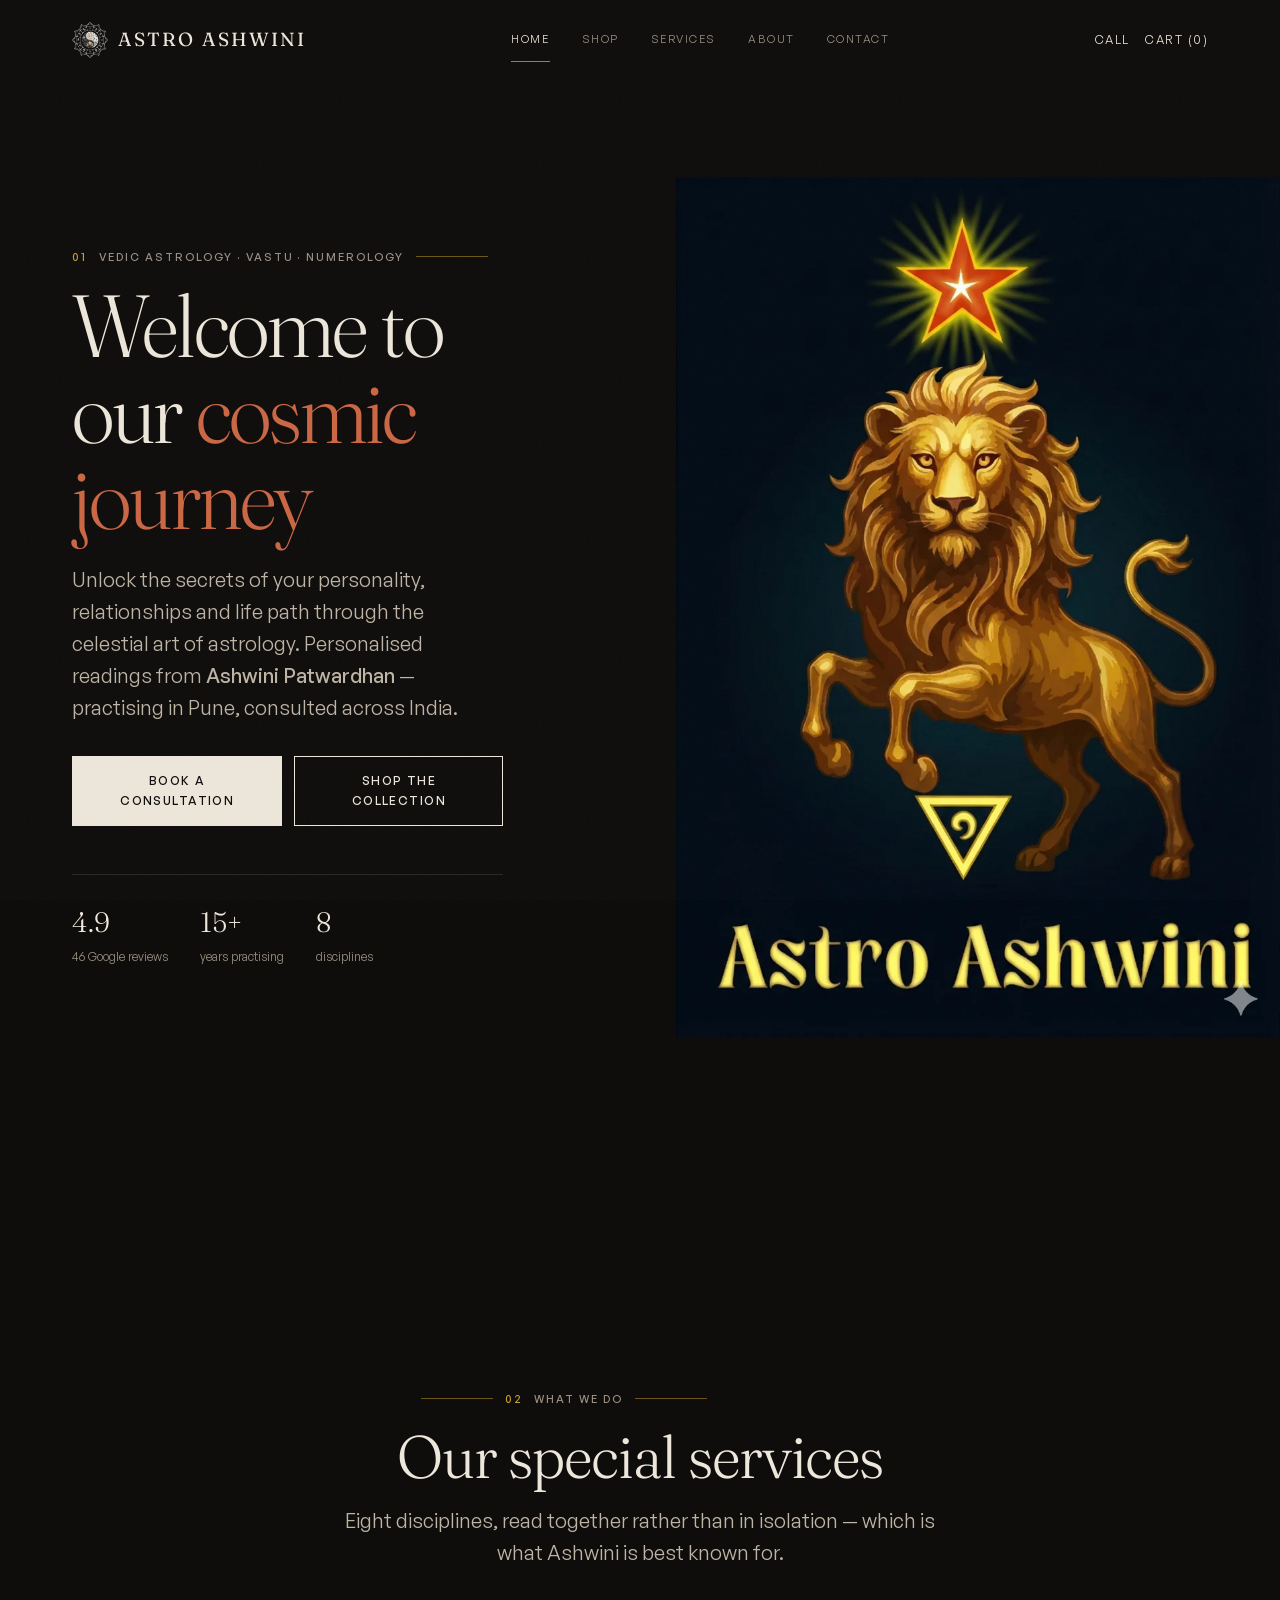
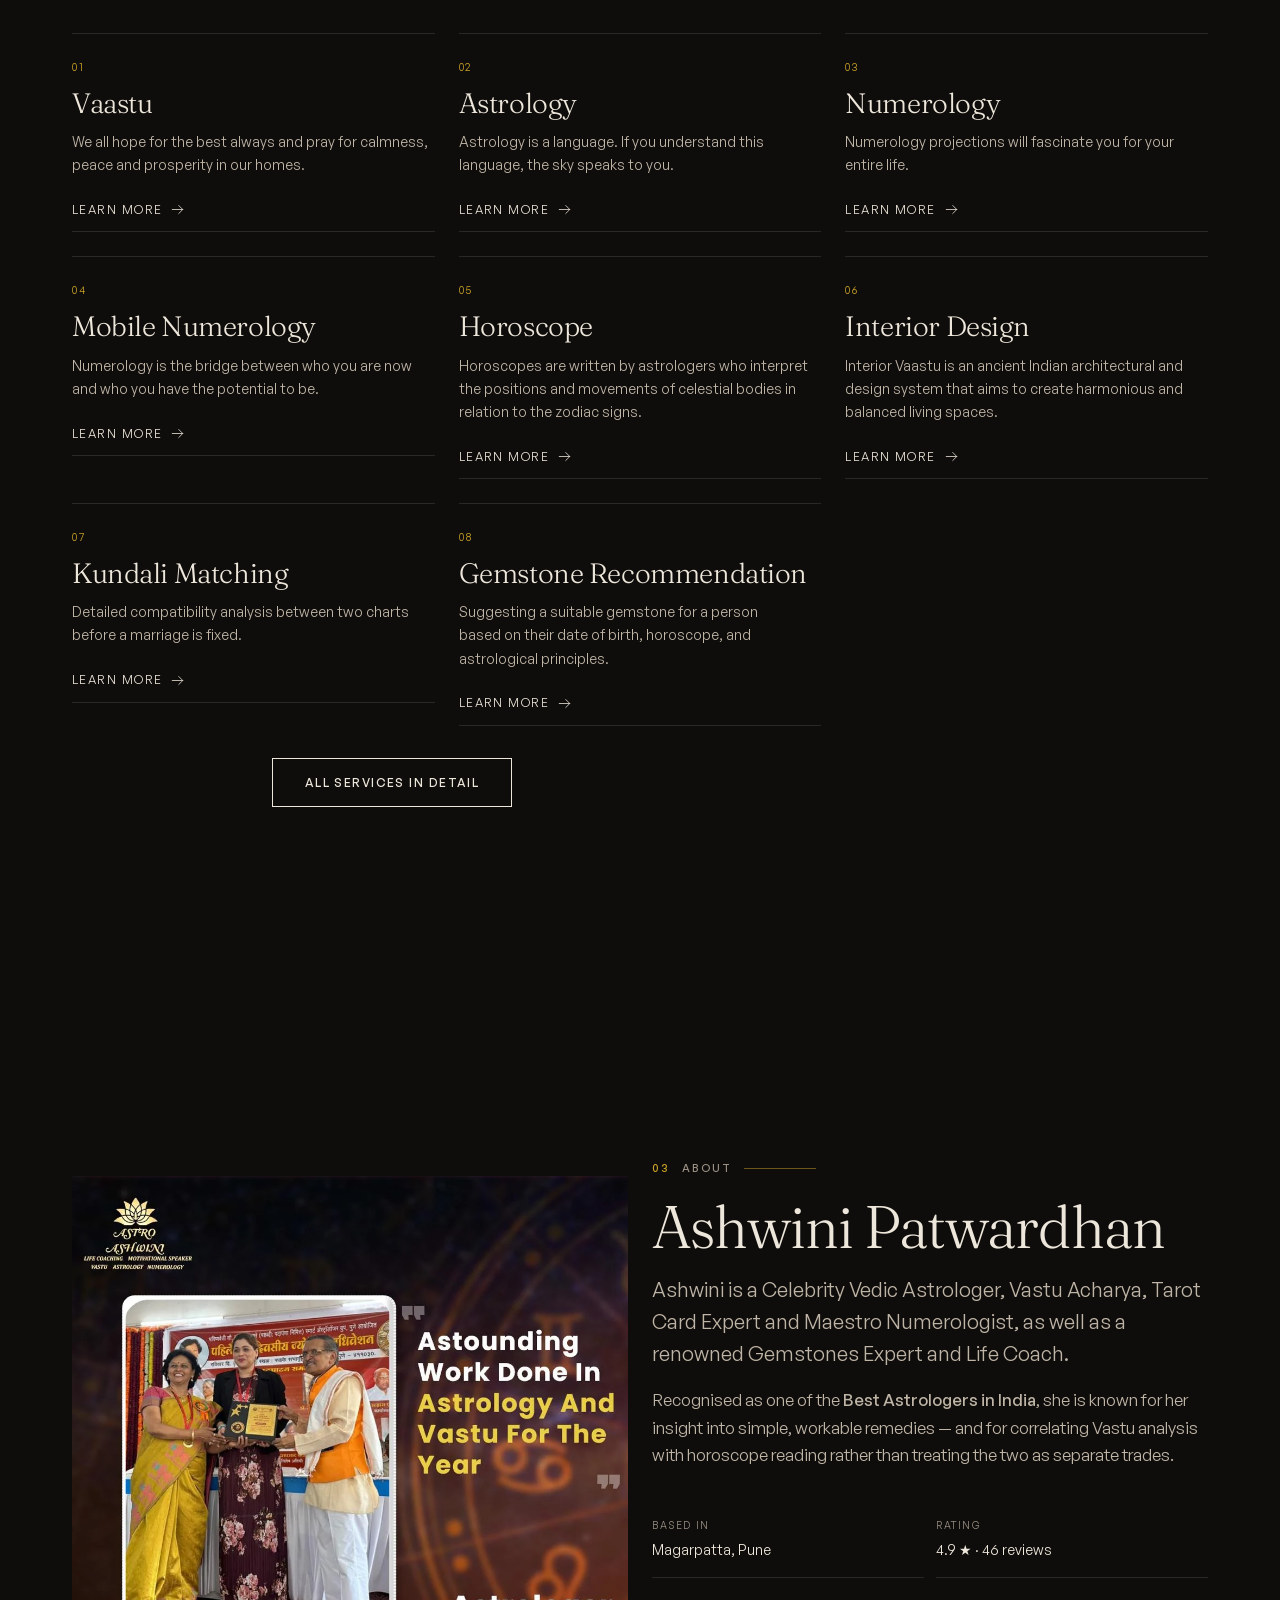
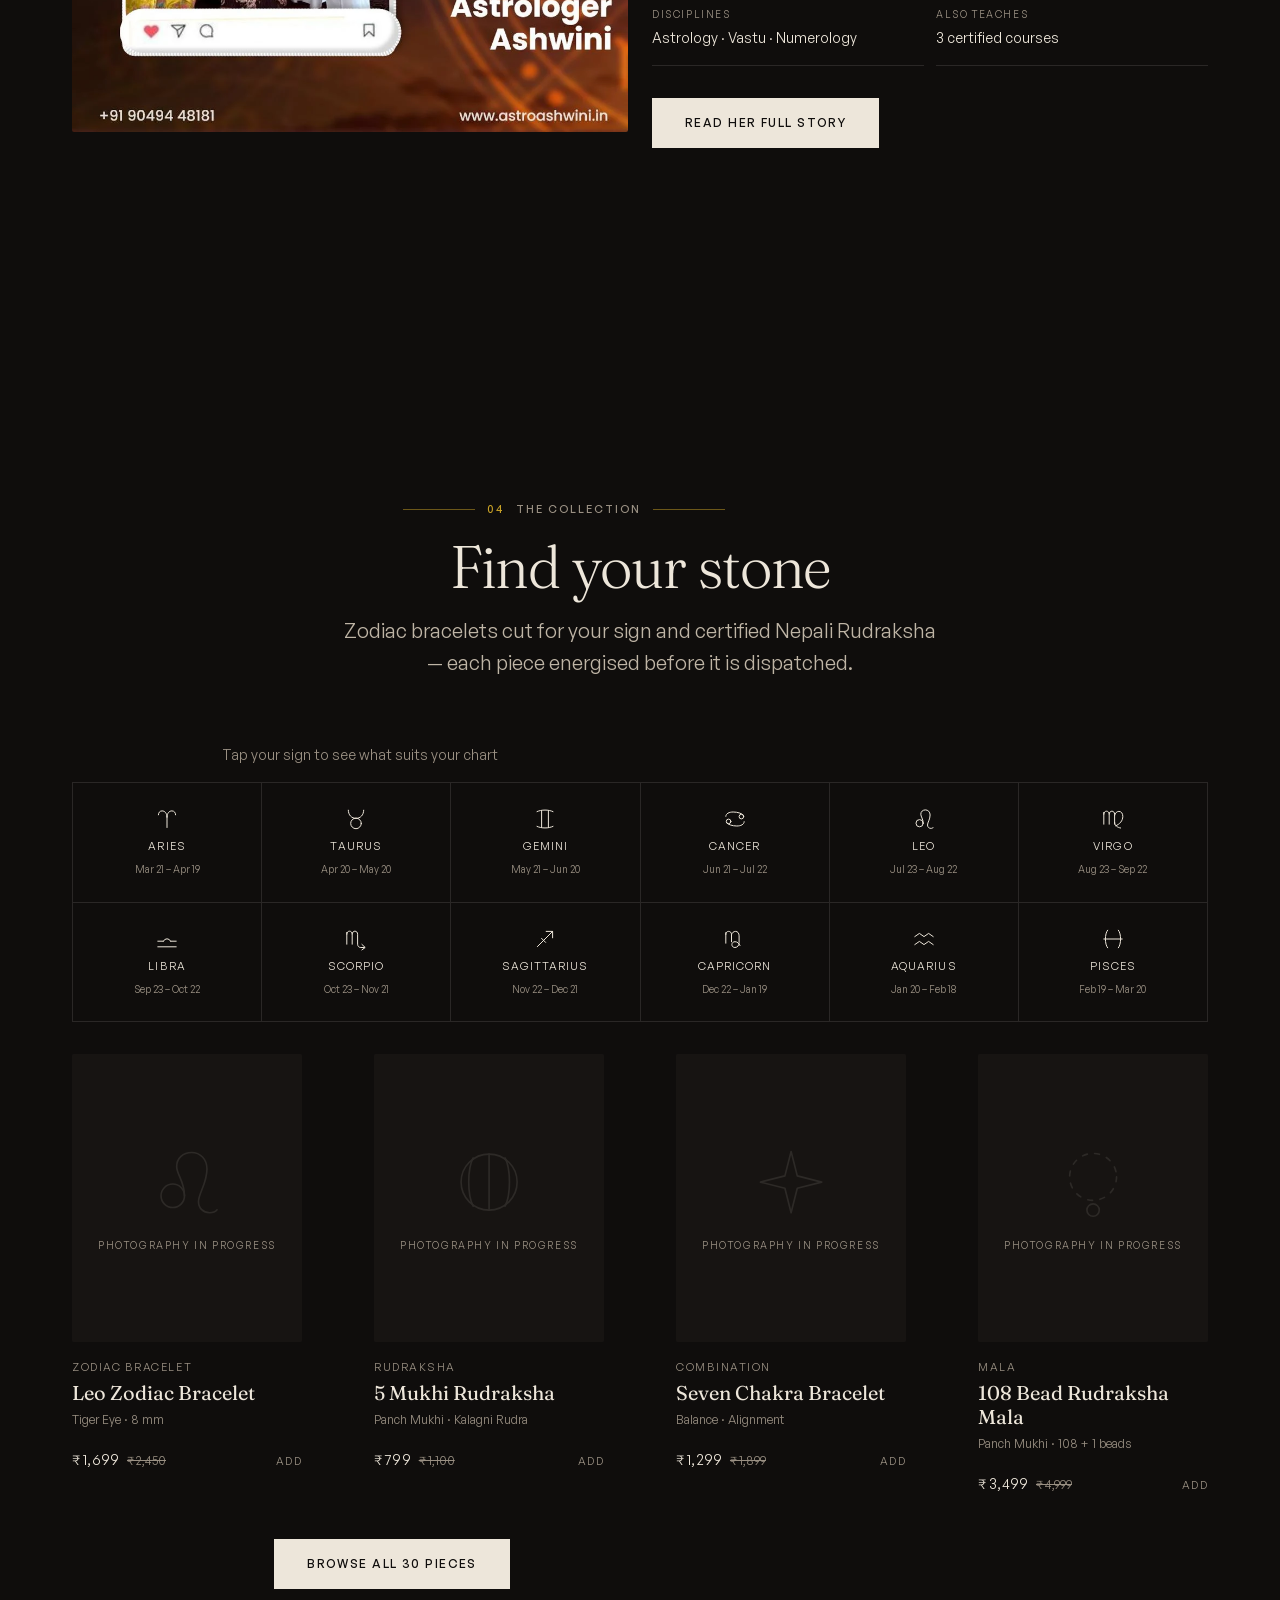
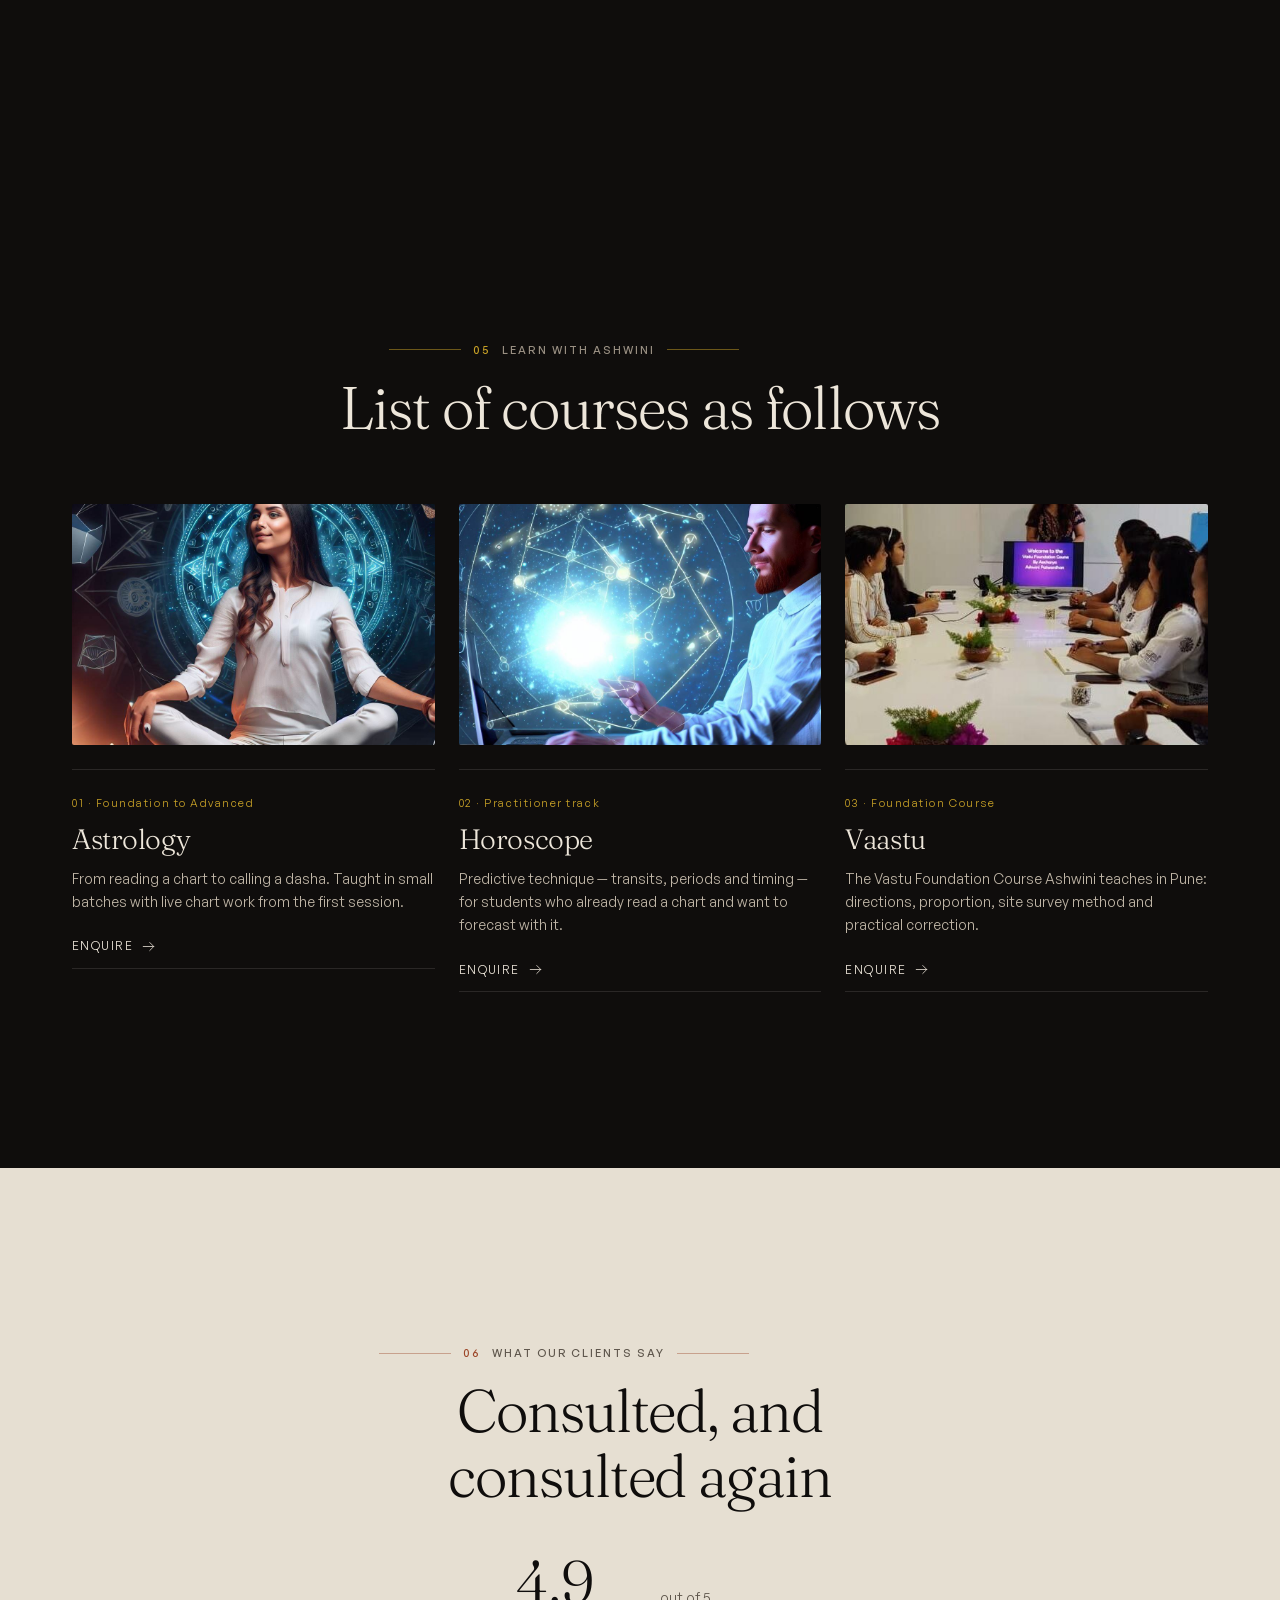
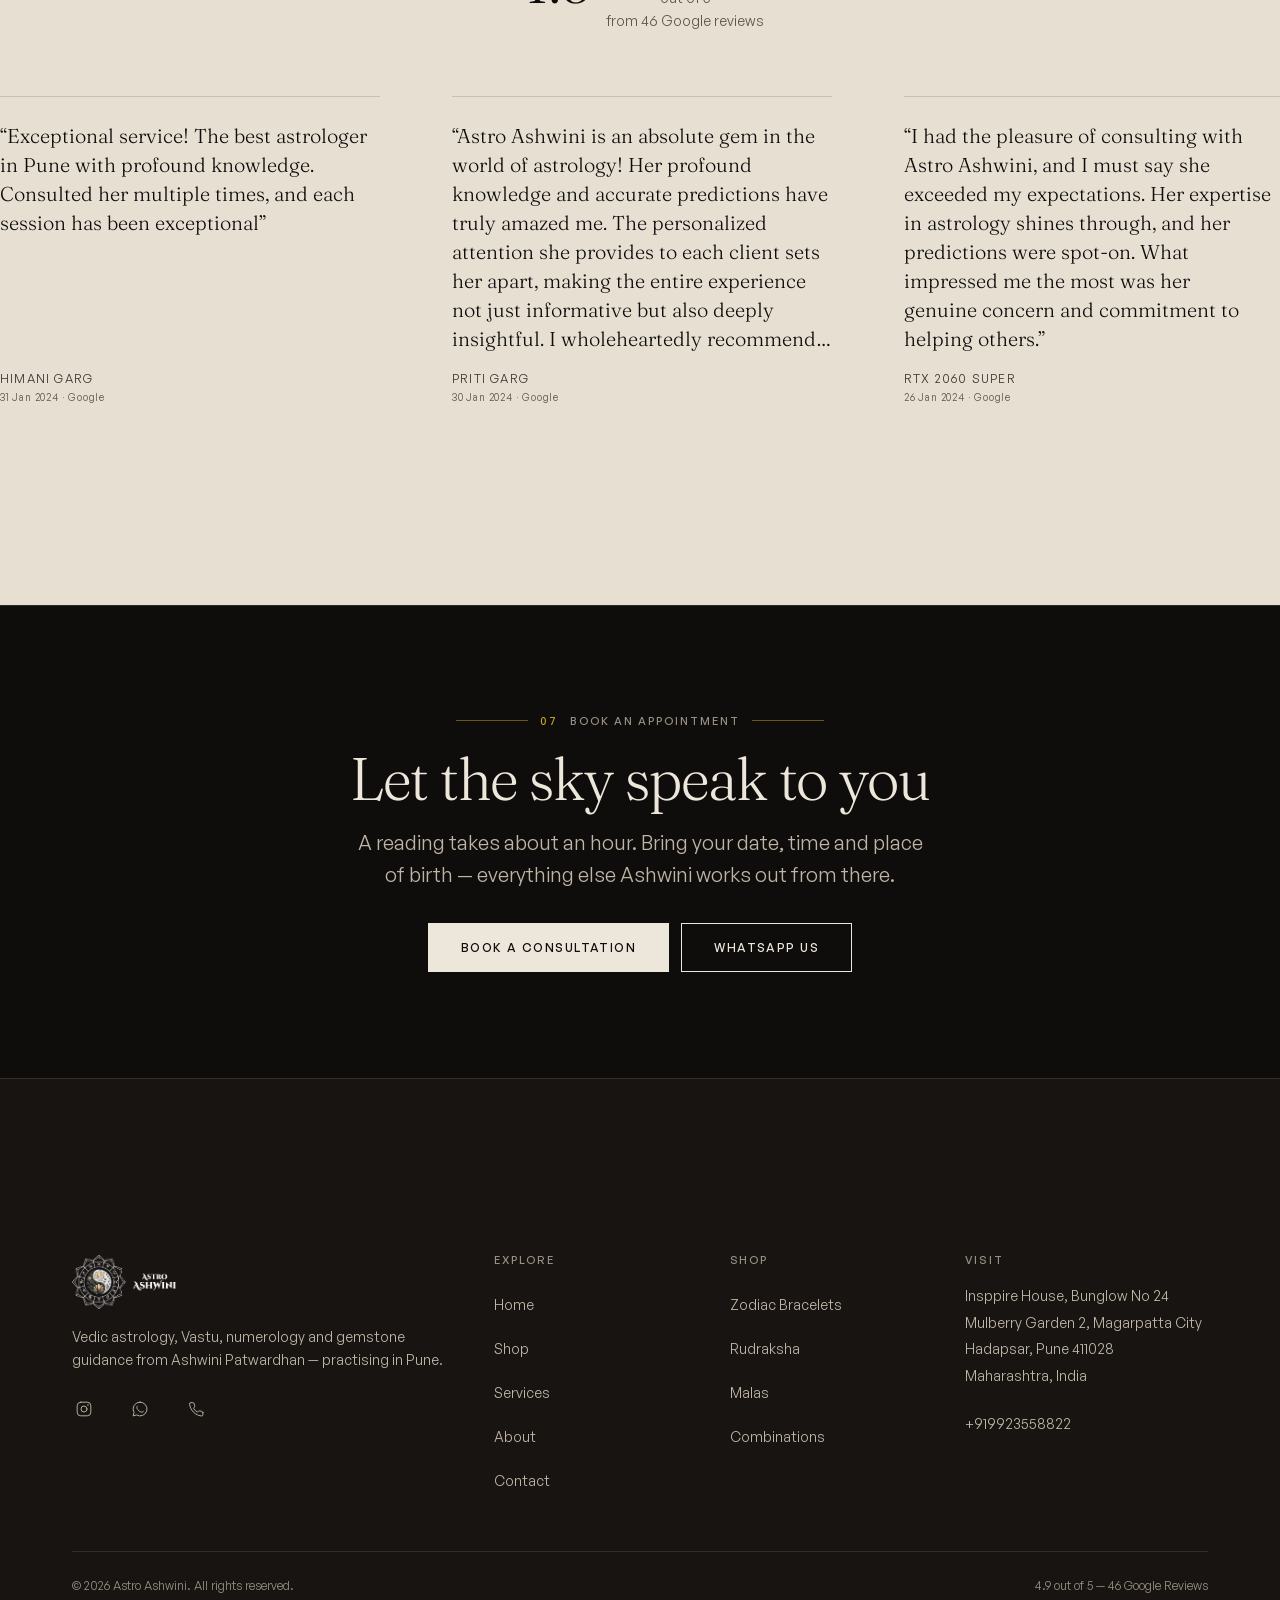
==== commit c51281e6: "Palette flip: light to dark Tokens only. No structural or type changes — Fraunces 300-500, General S" ====
--- a/index.html
+++ b/index.html
@@ -3,7 +3,7 @@
 <head>
 <meta charset="UTF-8">
 <meta name="viewport" content="width=device-width,initial-scale=1,viewport-fit=cover">
-<meta name="theme-color" content="#F7F3EC">
+<meta name="theme-color" content="#0F0D0C">
 <title>Astro Ashwini — Best Astrologer in Pune | Vedic Astrology, Vastu &amp; Rudraksha</title>
 <meta name="description" content="Ashwini Patwardhan — Vedic Astrologer, Vastu Acharya and Numerologist in Pune. Book a consultation, or shop zodiac bracelets and certified Rudraksha.">
 <link rel="canonical" href="https://astroashwini.com/">
@@ -18,7 +18,7 @@
 <link rel="apple-touch-icon" href="assets/icons/apple-touch-icon.png">
 <link rel="manifest" href="manifest.webmanifest">
 <meta name="apple-mobile-web-app-capable" content="yes">
-<meta name="apple-mobile-web-app-status-bar-style" content="default">
+<meta name="apple-mobile-web-app-status-bar-style" content="black-translucent">
 <meta name="mobile-web-app-capable" content="yes">
 
 <link rel="preload" as="font" type="font/woff2" href="assets/fonts/GeneralSans-variable.woff2" crossorigin>
@@ -162,7 +162,7 @@
   </section>
 
   <!-- ══════════ TESTIMONIALS ══════════ -->
-  <section class="section band-dark" id="reviews">
+  <section class="section band-light" id="reviews">
     <div class="wrap">
       <header class="section-head is-center reveal">
         <p class="eyebrow is-center"><span class="eyebrow__n">06</span> What our clients say</p>
--- a/assets/css/app.css
+++ b/assets/css/app.css
@@ -6,32 +6,38 @@
 
 /* ───────── 1. TOKENS ───────── */
 :root{
-  /* Surfaces */
-  --paper:#F7F3EC;
-  --paper-2:#EDE7DC;
-  --night:#121010;
-  --night-2:#1C1917;
-
-  /* Text */
-  --ink:#121010;
-  --ink-soft:#46403A;
-  --muted:#6E6760;        /* AA on paper and paper-2 */
-  --faint:#8A8279;        /* decoration only — never body text */
-
-  /* Accent — punctuation only, never paint */
-  --clay:#A2462A;
-  --clay-dp:#7A3320;
-  --brass:#B08D57;        /* hairlines and rules only (non-text) */
-  --brass-ink:#866A3F;    /* the same brass, darkened for numerals */
+  /* Surfaces — warm black, never navy */
+  --night:#0F0D0C;        /* page base */
+  --night-2:#171412;      /* image wells, ghost frames, alternating bands */
+  --night-3:#201B18;      /* raised — cart sheet, sticky buy bar */
+
+  /* Text on dark */
+  --bone:#EDE6DA;         /* 15.63 on --night */
+  --bone-soft:#BFB5A6;    /*  9.58 */
+  --muted:#9A9083;        /*  6.18 — AA on all three dark surfaces */
+  --faint:#6B6258;        /* decoration only, never text */
+
+  /* Accent — brightened from #C25A36 so small text clears 4.5
+     on the raised surface too (4.52 on --night-3) */
+  --clay:#CB6744;
+  --clay-dp:#9C4527;      /* pressed, and the accent on the light band */
+  --brass:#C9A227;        /* hairlines, eyebrow rules, numerals (8.01) */
+
+  /* Light band — one per page */
+  --band:#E6DFD2;
+  --band-2:#DCD4C6;
+  --band-ink:#0F0D0C;     /* 14.63 on --band */
+  --band-soft:#3A342E;    /*  9.27 */
+  --band-muted:#5F574D;   /*  5.36 */
 
   /* Hairlines */
-  --hair:rgba(18,16,16,.12);
-  --hair-dark:rgba(247,243,236,.14);
-
-  /* Status — muted, never neon */
-  --ok:#3F6B4F;
-  --warn:#875A14;
-  --err:#A33A2A;
+  --hair:rgba(237,230,218,.12);
+  --hair-band:rgba(15,13,12,.14);
+
+  /* Status — brightened for the dark base where needed */
+  --ok:#5A8F6B;           /* 5.15 */
+  --warn:#C2933A;         /* 6.95 */
+  --err:#CA675B;          /* 5.17, up from #C4574A which sat at 4.44 */
 
   /* Type */
   --display:'Fraunces',Georgia,'Times New Roman',serif;
@@ -51,7 +57,7 @@
   --sp-1:.25rem; --sp-2:.5rem; --sp-3:.75rem; --sp-4:1rem;
   --sp-5:1.5rem; --sp-6:2rem; --sp-8:3rem; --sp-10:4rem;
 
-  --section:88px;          /* vertical rhythm — steps up at 600/900 */
+  --section:88px;
   --gutter:20px;
   --maxw:1320px;
   --rowgap:40px;
@@ -68,14 +74,19 @@
   --ease:cubic-bezier(.22,1,.36,1);
   --dur:480ms;
 }
-
 /* ───────── 2. RESET ───────── */
 *,*::before,*::after{box-sizing:border-box}
 *{margin:0;padding:0}
-html{-webkit-text-size-adjust:100%;scroll-behavior:smooth;background:var(--paper)}
+html{-webkit-text-size-adjust:100%;scroll-behavior:smooth;background:var(--night)}
+/* 3% fine-grain film over the whole base. pointer-events:none so it never
+   intercepts a tap; it sits above content but is visually imperceptible. */
+html::after{
+  content:'';position:fixed;inset:0;z-index:9999;pointer-events:none;opacity:.03;
+  background-image:url("data:image/svg+xml,%3Csvg xmlns='http://www.w3.org/2000/svg' width='140' height='140'%3E%3Cfilter id='g'%3E%3CfeTurbulence type='fractalNoise' baseFrequency='.9' numOctaves='3'/%3E%3C/filter%3E%3Crect width='140' height='140' filter='url(%23g)'/%3E%3C/svg%3E");
+}
 body{
   font-family:var(--ui);font-size:var(--fs-base);line-height:1.65;
-  color:var(--ink-soft);background:var(--paper);min-height:100dvh;
+  color:var(--bone-soft);background:var(--night);min-height:100dvh;
   overflow-x:hidden;-webkit-font-smoothing:antialiased;-moz-osx-font-smoothing:grayscale;
   -webkit-tap-highlight-color:transparent;text-rendering:optimizeLegibility;
   overscroll-behavior-y:none;font-weight:400;
@@ -86,9 +97,9 @@
 a{color:inherit;text-decoration:none}
 ul,ol{list-style:none}
 :focus-visible{outline:2px solid var(--clay);outline-offset:3px}
-::selection{background:var(--clay);color:var(--paper)}
+::selection{background:var(--clay);color:var(--night)}
 *::-webkit-scrollbar{width:10px;height:10px}
-*::-webkit-scrollbar-track{background:var(--paper-2)}
+*::-webkit-scrollbar-track{background:var(--night-2)}
 *::-webkit-scrollbar-thumb{background:var(--faint)}
 *::-webkit-scrollbar-thumb:hover{background:var(--muted)}
 
@@ -96,7 +107,7 @@
 h1,h2,h3,h4{
   font-family:var(--display);font-weight:300;line-height:1.08;
   overflow-wrap:break-word;
-  letter-spacing:-.015em;color:var(--ink);
+  letter-spacing:-.015em;color:var(--bone);
   font-optical-sizing:auto;font-variation-settings:'SOFT' 20,'WONK' 0;
 }
 h1{font-size:var(--fs-3xl);line-height:.98;letter-spacing:-.02em}
@@ -112,12 +123,12 @@
   display:flex;align-items:center;gap:var(--sp-3);margin-bottom:var(--sp-4);
 }
 
-.eyebrow__n{color:var(--brass-ink);font-variant-numeric:tabular-nums}
+.eyebrow__n{color:var(--brass);font-variant-numeric:tabular-nums}
 .eyebrow::after{content:'';flex:1;max-width:72px;height:1px;background:var(--brass);opacity:.5}
 .eyebrow.is-center{justify-content:center}
 .eyebrow.is-center::before{content:'';flex:1;max-width:72px;height:1px;background:var(--brass);opacity:.5}
 
-.lead{font-size:var(--fs-md);color:var(--ink-soft);line-height:1.6;max-width:56ch}
+.lead{font-size:var(--fs-md);color:var(--bone-soft);line-height:1.6;max-width:56ch}
 .muted{color:var(--muted)}
 .clay{color:var(--clay)}
 .sr-only{position:absolute;width:1px;height:1px;padding:0;margin:-1px;overflow:hidden;clip:rect(0 0 0 0);white-space:nowrap;border:0}
@@ -146,17 +157,17 @@
 .grid-4{grid-template-columns:repeat(2,minmax(0,1fr));column-gap:var(--gutter);row-gap:var(--rowgap)}
 
 /* dark band — used at most twice per page */
-.band-dark{
-  background:var(--night);color:rgba(247,243,236,.78);position:relative;isolation:isolate;
-}
-.band-dark::after{
-  content:'';position:absolute;inset:0;z-index:-1;pointer-events:none;opacity:.03;
-  background-image:url("data:image/svg+xml,%3Csvg xmlns='http://www.w3.org/2000/svg' width='120' height='120'%3E%3Cfilter id='n'%3E%3CfeTurbulence type='fractalNoise' baseFrequency='.85' numOctaves='3'/%3E%3C/filter%3E%3Crect width='120' height='120' filter='url(%23n)'/%3E%3C/svg%3E");
-}
-.band-dark h1,.band-dark h2,.band-dark h3,.band-dark h4{color:var(--paper)}
-.band-dark .lead{color:rgba(247,243,236,.72)}
-.band-dark .muted,.band-dark .eyebrow{color:rgba(247,243,236,.55)}
-.band-dark a:hover{color:var(--paper)}
+.band-light{
+  background:var(--band);color:var(--band-soft);position:relative;isolation:isolate;
+}
+.band-light h1,.band-light h2,.band-light h3,.band-light h4{color:var(--band-ink)}
+.band-light .lead{color:var(--band-soft)}
+.band-light .muted,.band-light .eyebrow{color:var(--band-muted)}
+.band-light .eyebrow__n{color:var(--clay-dp)}
+.band-light .eyebrow::after,.band-light .eyebrow.is-center::before{background:var(--clay-dp);opacity:.4}
+.band-light a{color:var(--band-ink)}
+.band-light a:hover{color:var(--clay-dp)}
+.band-light .rule,.band-light .item{border-color:var(--hair-band)}
 
 /* ───────── 5. ICONS ───────── */
 .ic{width:20px;height:20px;stroke-width:1.25;flex:none;fill:none;stroke:currentColor}
@@ -166,7 +177,7 @@
 /* ───────── 6. APP BAR ───────── */
 .appbar{
   position:fixed;inset:0 0 auto 0;z-index:900;
-  padding-top:var(--safe-top);background:var(--paper);
+  padding-top:var(--safe-top);background:var(--night);
   border-bottom:1px solid transparent;transition:border-color var(--dur) var(--ease);
 }
 .appbar.is-scrolled{border-bottom-color:var(--hair)}
@@ -180,14 +191,14 @@
 .brand__name{
   min-width:0;
   font-family:var(--display);font-size:1.0625rem;font-weight:400;
-  letter-spacing:.11em;text-transform:uppercase;color:var(--ink);
+  letter-spacing:.11em;text-transform:uppercase;color:var(--bone);
   white-space:nowrap;overflow:hidden;text-overflow:ellipsis;
   font-variation-settings:'SOFT' 20,'WONK' 0;
 }
 .appbar__actions{display:flex;align-items:center;gap:var(--sp-4);flex:none}
 .bar-link{
   font-size:var(--fs-xs);letter-spacing:.12em;text-transform:uppercase;
-  color:var(--ink);min-height:44px;display:inline-flex;align-items:center;
+  color:var(--bone);min-height:44px;display:inline-flex;align-items:center;
   transition:color .2s var(--ease);white-space:nowrap;
 }
 .bar-link:hover{color:var(--clay)}
@@ -198,7 +209,7 @@
 .tabbar{
   position:fixed;inset:auto 0 0 0;z-index:900;
   padding-bottom:var(--safe-bottom);
-  background:var(--paper);border-top:1px solid var(--hair);
+  background:var(--night);border-top:1px solid var(--hair);
 }
 .tabbar__inner{
   height:var(--tabbar-h);display:grid;grid-template-columns:repeat(5,minmax(0,1fr));
@@ -214,7 +225,7 @@
   font-size:11px;letter-spacing:.1em;text-transform:uppercase;
   white-space:nowrap;overflow:hidden;text-overflow:ellipsis;max-width:100%;
 }
-.tab.is-active{color:var(--ink)}
+.tab.is-active{color:var(--bone)}
 .tab.is-active::after{
   content:'';position:absolute;bottom:8px;left:50%;transform:translateX(-50%);
   width:18px;height:1px;background:var(--clay);
@@ -231,20 +242,20 @@
 }
 .btn:active{opacity:.7}
 .btn .ic{width:16px;height:16px;stroke-width:1.4}
-.btn--primary{background:var(--ink);color:var(--paper);border:1px solid var(--ink)}
-.btn--primary:hover{background:var(--clay);border-color:var(--clay)}
-.btn--ghost{background:transparent;color:var(--ink);border:1px solid var(--ink)}
-.btn--ghost:hover{background:var(--ink);color:var(--paper)}
+.btn--primary{background:var(--bone);color:var(--night);border:1px solid var(--bone)}
+.btn--primary:hover{background:var(--clay);color:var(--night);border-color:var(--clay)}
+.btn--ghost{background:transparent;color:var(--bone);border:1px solid var(--bone)}
+.btn--ghost:hover{background:var(--bone);color:var(--night)}
 .btn--block{width:100%}
 .btn--sm{min-height:40px;padding:10px 20px;font-size:11px}
 .btn[disabled]{opacity:.4;pointer-events:none}
-.band-dark .btn--primary{background:var(--paper);color:var(--ink);border-color:var(--paper)}
-.band-dark .btn--primary:hover{background:var(--clay);color:var(--paper);border-color:var(--clay)}
-.band-dark .btn--ghost{color:var(--paper);border-color:rgba(247,243,236,.4)}
-.band-dark .btn--ghost:hover{background:var(--paper);color:var(--ink);border-color:var(--paper)}
+.band-light .btn--primary{background:var(--band-ink);color:var(--band);border-color:var(--band-ink)}
+.band-light .btn--primary:hover{background:var(--clay-dp);color:var(--band);border-color:var(--clay-dp)}
+.band-light .btn--ghost{color:var(--band-ink);border-color:var(--band-ink)}
+.band-light .btn--ghost:hover{background:var(--band-ink);color:var(--band);border-color:var(--band-ink)}
 
 .link-arrow{
-  font-size:var(--fs-xs);letter-spacing:.12em;text-transform:uppercase;color:var(--ink);
+  font-size:var(--fs-xs);letter-spacing:.12em;text-transform:uppercase;color:var(--bone);
   display:inline-flex;align-items:center;gap:8px;min-height:44px;
   border-bottom:1px solid var(--hair);transition:color .3s var(--ease),border-color .3s var(--ease);
 }
@@ -254,14 +265,14 @@
 
 /* ───────── 9. PRODUCT CARD — no chrome ───────── */
 .p-card{display:flex;flex-direction:column;gap:0;background:none;border:0}
-.p-card__media{position:relative;aspect-ratio:4/5;background:var(--paper-2);overflow:hidden;border-radius:2px;display:block}
+.p-card__media{position:relative;aspect-ratio:4/5;background:var(--night-2);overflow:hidden;border-radius:2px;display:block}
 .p-card__media img{width:100%;height:100%;object-fit:cover;border-radius:2px}
 .p-card__body{padding-top:var(--sp-4);display:flex;flex-direction:column;gap:3px}
 .p-card__cat{font-size:11px;letter-spacing:.14em;text-transform:uppercase;color:var(--muted)}
 .p-card__name{
   overflow-wrap:break-word;
   font-family:var(--display);font-size:var(--fs-md);font-weight:400;line-height:1.2;
-  color:var(--ink);padding-block:2px;font-variation-settings:'SOFT' 20,'WONK' 0;
+  color:var(--bone);padding-block:2px;font-variation-settings:'SOFT' 20,'WONK' 0;
   transition:color .3s var(--ease);
 }
 .p-card:hover .p-card__name{color:var(--clay)}
@@ -269,7 +280,7 @@
   display:-webkit-box;-webkit-line-clamp:1;line-clamp:1;-webkit-box-orient:vertical;overflow:hidden}
 .p-card__foot{margin-top:6px;display:flex;align-items:baseline;justify-content:space-between;gap:var(--sp-3)}
 .price{display:flex;align-items:baseline;gap:8px;flex-wrap:wrap;font-variant-numeric:tabular-nums}
-.price__now{font-size:var(--fs-sm);color:var(--ink);letter-spacing:.01em}
+.price__now{font-size:var(--fs-sm);color:var(--bone);letter-spacing:.01em}
 .price__was{font-size:var(--fs-xs);color:var(--muted);text-decoration:line-through}
 .p-card__add{
   font-size:11px;letter-spacing:.12em;text-transform:uppercase;color:var(--muted);
@@ -280,9 +291,9 @@
 
 /* ghost frame — shown until a real photograph exists */
 .ghost{position:absolute;inset:0;display:flex;flex-direction:column;
-  align-items:center;justify-content:center;gap:var(--sp-4);background:var(--paper-2)}
+  align-items:center;justify-content:center;gap:var(--sp-4);background:var(--night-2)}
 .ghost__mark{width:34%;max-width:110px;height:auto;aspect-ratio:1;
-  stroke-width:.5;color:var(--ink);opacity:.12;fill:none;stroke:currentColor}
+  stroke-width:.5;color:var(--bone);opacity:.1;fill:none;stroke:currentColor}
 .ghost__cap{font-size:10px;letter-spacing:.16em;text-transform:uppercase;color:var(--muted);text-align:center;padding-inline:8px}
 .has-ghost img{position:relative;z-index:1;opacity:0;transition:opacity var(--dur) var(--ease)}
 .has-ghost img.is-loaded{opacity:1}
@@ -303,17 +314,17 @@
   transition:color .3s var(--ease),border-color .3s var(--ease);
 }
 .chip .ic{width:15px;height:15px}
-.chip:hover{color:var(--ink)}
-.chip.is-active{color:var(--ink);border-bottom-color:var(--clay)}
+.chip:hover{color:var(--bone)}
+.chip.is-active{color:var(--bone);border-bottom-color:var(--clay)}
 
 /* ───────── 11. DRAWER / SHEET ───────── */
 .scrim{
-  position:fixed;inset:0;z-index:1000;background:rgba(18,16,16,.32);
+  position:fixed;inset:0;z-index:1000;background:rgba(6,5,4,.62);
   opacity:0;visibility:hidden;transition:opacity var(--dur) var(--ease),visibility var(--dur);
 }
 .scrim.is-open{opacity:1;visibility:visible}
 .sheet{
-  position:fixed;z-index:1001;background:var(--paper);
+  position:fixed;z-index:1001;background:var(--night-3);
   display:flex;flex-direction:column;border-radius:0;
   transition:transform var(--dur) var(--ease);
   inset:auto 0 0 0;max-height:92dvh;border-top:1px solid var(--hair);
@@ -324,20 +335,20 @@
   display:flex;align-items:center;gap:var(--sp-4);
   padding:var(--sp-5) var(--gutter);border-bottom:1px solid var(--hair);flex:none;
 }
-.sheet__title{font-family:var(--display);font-size:var(--fs-lg);font-weight:400;flex:1;color:var(--ink)}
-.sheet__close{min-height:44px;min-width:44px;display:grid;place-items:center;color:var(--ink);transition:color .3s var(--ease)}
+.sheet__title{font-family:var(--display);font-size:var(--fs-lg);font-weight:400;flex:1;color:var(--bone)}
+.sheet__close{min-height:44px;min-width:44px;display:grid;place-items:center;color:var(--bone);transition:color .3s var(--ease)}
 .sheet__close:hover{color:var(--clay)}
 .sheet__body{flex:1;overflow-y:auto;overscroll-behavior:contain;-webkit-overflow-scrolling:touch;padding:0 var(--gutter)}
 .sheet__foot{flex:none;padding:var(--sp-5) var(--gutter);border-top:1px solid var(--hair)}
 
 .cart-line{display:flex;gap:var(--sp-4);padding-block:var(--sp-5);border-bottom:1px solid var(--hair)}
 .cart-line:last-child{border-bottom:0}
-.cart-line__img{width:64px;height:80px;flex:none;object-fit:cover;background:var(--paper-2);border-radius:2px}
+.cart-line__img{width:64px;height:80px;flex:none;object-fit:cover;background:var(--night-2);border-radius:2px}
 .cart-line__info{flex:1;min-width:0;display:flex;flex-direction:column;gap:4px}
-.cart-line__name{font-family:var(--display);font-size:var(--fs-sm);font-weight:400;line-height:1.3;color:var(--ink)}
-.cart-line__price{font-size:var(--fs-sm);color:var(--ink);font-variant-numeric:tabular-nums}
+.cart-line__name{font-family:var(--display);font-size:var(--fs-sm);font-weight:400;line-height:1.3;color:var(--bone)}
+.cart-line__price{font-size:var(--fs-sm);color:var(--bone);font-variant-numeric:tabular-nums}
 .qty{display:inline-flex;align-items:center;border:1px solid var(--hair)}
-.qty button{width:36px;height:36px;display:grid;place-items:center;color:var(--ink);transition:color .2s var(--ease)}
+.qty button{width:36px;height:36px;display:grid;place-items:center;color:var(--bone);transition:color .2s var(--ease)}
 .qty button:hover{color:var(--clay)}
 .qty .ic{width:13px;height:13px}
 .qty__n{min-width:30px;text-align:center;font-size:var(--fs-xs);font-variant-numeric:tabular-nums}
@@ -345,10 +356,10 @@
 .line-rm:hover{color:var(--clay)}
 
 .sum-row{display:flex;justify-content:space-between;align-items:baseline;gap:var(--sp-4);
-  padding-block:5px;font-size:var(--fs-sm);color:var(--ink-soft);font-variant-numeric:tabular-nums}
+  padding-block:5px;font-size:var(--fs-sm);color:var(--bone-soft);font-variant-numeric:tabular-nums}
 .sum-row--total{
   padding-top:var(--sp-4);margin-top:var(--sp-3);border-top:1px solid var(--hair);
-  font-size:var(--fs-md);color:var(--ink);
+  font-size:var(--fs-md);color:var(--bone);
 }
 .sum-row--total b{font-weight:500}
 .empty{text-align:center;padding:var(--sp-10) var(--sp-4)}
@@ -361,14 +372,14 @@
 .input,.select,.textarea{
   width:100%;min-height:48px;padding:12px 14px;
   background:transparent;border:1px solid var(--hair);border-radius:2px;
-  color:var(--ink);font-size:16px;
+  color:var(--bone);font-size:16px;
   transition:border-color .3s var(--ease);
 }
 .textarea{min-height:104px;resize:vertical;line-height:1.6}
-.input:focus,.select:focus,.textarea:focus{outline:none;border-color:var(--ink)}
+.input:focus,.select:focus,.textarea:focus{outline:none;border-color:var(--bone)}
 .input::placeholder,.textarea::placeholder{color:var(--muted)}
 .select{appearance:none;
-  background-image:url("data:image/svg+xml,%3Csvg xmlns='http://www.w3.org/2000/svg' viewBox='0 0 24 24' fill='none' stroke='%236E6760' stroke-width='1.25'%3E%3Cpath d='M6 9l6 6 6-6'/%3E%3C/svg%3E");
+  background-image:url("data:image/svg+xml,%3Csvg xmlns='http://www.w3.org/2000/svg' viewBox='0 0 24 24' fill='none' stroke='%239A9083' stroke-width='1.25'%3E%3Cpath d='M6 9l6 6 6-6'/%3E%3C/svg%3E");
   background-repeat:no-repeat;background-position:right 12px center;background-size:18px;padding-right:40px}
 .field__err{font-size:var(--fs-xs);color:var(--err);display:none}
 .field.is-invalid .input,.field.is-invalid .select,.field.is-invalid .textarea{border-color:var(--err)}
@@ -382,7 +393,7 @@
   max-width:min(88vw,360px);pointer-events:none;
 }
 .toast{
-  padding:12px 18px;background:var(--night);color:var(--paper);border-radius:0;
+  padding:12px 18px;background:var(--band);color:var(--night);border-radius:0;
   font-size:var(--fs-xs);letter-spacing:.02em;
   opacity:0;transform:translateY(12px);animation:rise var(--dur) var(--ease) forwards;
 }
@@ -404,7 +415,7 @@
 .hero__trust{margin-top:var(--sp-8);padding-top:var(--sp-5);border-top:1px solid var(--hair);
   display:flex;flex-wrap:wrap;gap:var(--sp-4) var(--sp-6)}
 .trust{display:flex;flex-direction:column;gap:2px;font-size:var(--fs-xs);color:var(--muted)}
-.trust b{font-family:var(--display);font-size:var(--fs-lg);font-weight:300;color:var(--ink);font-variant-numeric:tabular-nums}
+.trust b{font-family:var(--display);font-size:var(--fs-lg);font-weight:300;color:var(--bone);font-variant-numeric:tabular-nums}
 .hero__art{position:relative;justify-self:stretch}
 .hero__art img{width:100%;border-radius:2px}
 
@@ -412,13 +423,14 @@
 .item{display:flex;flex-direction:column;gap:var(--sp-3);
   padding-top:var(--sp-5);border-top:1px solid var(--hair)}
 
-.item__n{font-size:11px;letter-spacing:.14em;color:var(--brass-ink);font-variant-numeric:tabular-nums}
+.item__n{font-size:11px;letter-spacing:.14em;color:var(--brass);font-variant-numeric:tabular-nums}
 .item h3{font-size:var(--fs-lg)}
-.item p{font-size:var(--fs-sm);color:var(--ink-soft)}
-.item__quote{font-family:var(--display);font-size:var(--fs-md);font-style:italic;color:var(--ink);font-weight:300}
-.band-dark .item{border-top-color:var(--hair-dark)}
-.band-dark .item p{color:rgba(247,243,236,.7)}
-.band-dark .item__quote{color:var(--paper)}
+.item p{font-size:var(--fs-sm);color:var(--bone-soft)}
+.item__quote{font-family:var(--display);font-size:var(--fs-md);font-style:italic;color:var(--bone);font-weight:300}
+.band-light .item{border-top-color:var(--hair-band)}
+.band-light .item p{color:var(--band-soft)}
+.band-light .item__quote{color:var(--band-ink)}
+.band-light .item__n{color:var(--clay-dp)}
 
 /* ───────── 17. ZODIAC INDEX ───────── */
 .zgrid{display:grid;grid-template-columns:repeat(3,1fr);
@@ -427,9 +439,9 @@
   display:flex;flex-direction:column;align-items:center;justify-content:center;gap:6px;
   padding:var(--sp-5) var(--sp-2);min-height:104px;
   border-right:1px solid var(--hair);border-bottom:1px solid var(--hair);
-  color:var(--ink);transition:color .3s var(--ease),background-color .3s var(--ease);
-}
-.zcell:hover{color:var(--clay);background:var(--paper-2)}
+  color:var(--bone);transition:color .3s var(--ease),background-color .3s var(--ease);
+}
+.zcell:hover{color:var(--clay);background:var(--night-2)}
 .zcell .ic{width:24px;height:24px;stroke-width:1}
 .zcell__n{font-size:11px;letter-spacing:.1em;text-transform:uppercase}
 .zcell__d{font-size:10px;color:var(--muted);text-align:center}
@@ -441,32 +453,28 @@
 .tscroll::-webkit-scrollbar{display:none}
 .tcard{flex:0 0 min(82vw,380px);scroll-snap-align:start;
   display:flex;flex-direction:column;gap:var(--sp-4);
-  padding-top:var(--sp-5);border-top:1px solid var(--hair-dark)}
+  padding-top:var(--sp-5);border-top:1px solid var(--hair-band)}
 .tcard__text{font-family:var(--display);font-size:var(--fs-md);font-weight:300;line-height:1.45;
-  color:var(--paper);flex:1;max-width:none;
+  color:var(--night);flex:1;max-width:none;
   display:-webkit-box;-webkit-line-clamp:8;line-clamp:8;-webkit-box-orient:vertical;overflow:hidden}
-.tcard__name{font-size:var(--fs-xs);letter-spacing:.1em;text-transform:uppercase;color:rgba(247,243,236,.85)}
-.tcard__date{font-size:10px;color:rgba(247,243,236,.62);letter-spacing:.08em}
+.tcard__name{font-size:var(--fs-xs);letter-spacing:.1em;text-transform:uppercase;color:var(--band-soft)}
+.tcard__date{font-size:10px;color:var(--band-muted);letter-spacing:.08em}
 .score{display:flex;align-items:baseline;gap:var(--sp-3)}
-.score b{font-family:var(--display);font-size:var(--fs-2xl);font-weight:300;color:var(--paper);font-variant-numeric:tabular-nums}
+.score b{font-family:var(--display);font-size:var(--fs-2xl);font-weight:300;color:var(--night);font-variant-numeric:tabular-nums}
 
 /* ───────── 19. FOOTER ───────── */
-.footer{background:var(--night);color:rgba(247,243,236,.7);padding-block:var(--section) var(--sp-6);position:relative;isolation:isolate}
-.footer::after{
-  content:'';position:absolute;inset:0;z-index:-1;pointer-events:none;opacity:.03;
-  background-image:url("data:image/svg+xml,%3Csvg xmlns='http://www.w3.org/2000/svg' width='120' height='120'%3E%3Cfilter id='n2'%3E%3CfeTurbulence type='fractalNoise' baseFrequency='.85' numOctaves='3'/%3E%3C/filter%3E%3Crect width='120' height='120' filter='url(%23n2)'/%3E%3C/svg%3E");
-}
+.footer{background:var(--night-2);color:var(--bone-soft);padding-block:var(--section) var(--sp-6);border-top:1px solid var(--hair)}
 .footer__grid{display:grid;gap:var(--sp-8)}
-.footer__logo{width:104px;opacity:.9}
+.footer__logo{width:104px}
 .footer h4{font-family:var(--ui);font-size:11px;font-weight:500;letter-spacing:.18em;
-  text-transform:uppercase;color:rgba(247,243,236,.62);margin-bottom:var(--sp-4)}
-.footer p{color:rgba(247,243,236,.62);font-size:var(--fs-sm)}
-.footer a{font-size:var(--fs-sm);color:rgba(247,243,236,.7);
+  text-transform:uppercase;color:var(--muted);margin-bottom:var(--sp-4)}
+.footer p{color:var(--bone-soft);font-size:var(--fs-sm)}
+.footer a{font-size:var(--fs-sm);color:var(--bone-soft);
   transition:color .3s var(--ease);display:inline-flex;align-items:center;min-height:44px}
-.footer a:hover{color:var(--paper)}
-.footer__bottom{margin-top:var(--sp-8);padding-top:var(--sp-5);border-top:1px solid var(--hair-dark);
+.footer a:hover{color:var(--night)}
+.footer__bottom{margin-top:var(--sp-8);padding-top:var(--sp-5);border-top:1px solid var(--hair);
   display:flex;flex-direction:column;gap:var(--sp-3);
-  font-size:var(--fs-xs);color:rgba(247,243,236,.62)}
+  font-size:var(--fs-xs);color:var(--muted)}
 .social{display:flex;gap:var(--sp-3);margin-left:-10px}
 .social a{min-height:44px;min-width:44px;display:inline-flex;align-items:center;justify-content:center;padding:0}
 .social .ic{width:18px;height:18px}
@@ -481,13 +489,13 @@
 
 /* ───────── 21. PRODUCT DETAIL ───────── */
 .pd{display:grid;gap:var(--sp-8)}
-.pd__media{position:relative;aspect-ratio:4/5;background:var(--paper-2);overflow:hidden;border-radius:2px}
+.pd__media{position:relative;aspect-ratio:4/5;background:var(--night-2);overflow:hidden;border-radius:2px}
 .pd__media img{width:100%;height:100%;object-fit:cover;border-radius:2px}
 .pd__title{margin-block:var(--sp-2) var(--sp-3)}
 .pd__price{display:flex;align-items:baseline;gap:var(--sp-4);flex-wrap:wrap;
   margin-block:var(--sp-5);padding-block:var(--sp-5);
   border-block:1px solid var(--hair);font-variant-numeric:tabular-nums}
-.pd__price .price__now{font-family:var(--display);font-size:var(--fs-xl);font-weight:300;color:var(--ink)}
+.pd__price .price__now{font-family:var(--display);font-size:var(--fs-xl);font-weight:300;color:var(--bone)}
 .pd__save{font-size:11px;letter-spacing:.12em;text-transform:uppercase;color:var(--ok)}
 .pd__actions{display:flex;flex-direction:column;gap:var(--sp-3);margin-block:var(--sp-5)}
 .spec{display:grid;grid-template-columns:repeat(2,minmax(0,1fr));
@@ -495,32 +503,32 @@
 .spec__item{padding:var(--sp-4) 0;border-bottom:1px solid var(--hair)}
 .spec__item:nth-child(odd){padding-right:var(--sp-4)}
 .spec__k{font-size:10px;letter-spacing:.16em;text-transform:uppercase;color:var(--muted);margin-bottom:4px}
-.spec__v{font-size:var(--fs-sm);color:var(--ink)}
+.spec__v{font-size:var(--fs-sm);color:var(--bone)}
 .bullets li{position:relative;padding-left:22px;margin-bottom:var(--sp-3);
-  font-size:var(--fs-sm);color:var(--ink-soft);max-width:64ch}
+  font-size:var(--fs-sm);color:var(--bone-soft);max-width:64ch}
 .bullets li::before{content:'';position:absolute;left:0;top:11px;width:10px;height:1px;background:var(--brass)}
 .acc{border-top:1px solid var(--hair)}
 .acc__item{border-bottom:1px solid var(--hair)}
 .acc__btn{width:100%;display:flex;align-items:center;justify-content:space-between;gap:var(--sp-4);
   padding:var(--sp-5) 0;text-align:left;font-size:var(--fs-xs);letter-spacing:.1em;
-  text-transform:uppercase;color:var(--ink);min-height:56px}
+  text-transform:uppercase;color:var(--bone);min-height:56px}
 .acc__btn .ic{width:16px;height:16px;color:var(--muted);transition:transform .3s var(--ease)}
 .acc__item.is-open .acc__btn .ic{transform:rotate(45deg)}
 .acc__panel{overflow:hidden;max-height:0;transition:max-height var(--dur) var(--ease)}
-.acc__panel p{padding-bottom:var(--sp-5);font-size:var(--fs-sm);color:var(--ink-soft)}
+.acc__panel p{padding-bottom:var(--sp-5);font-size:var(--fs-sm);color:var(--bone-soft)}
 
 /* ───────── 22. STICKY BUY BAR ───────── */
 .buybar{
   position:fixed;left:0;right:0;bottom:calc(var(--tabbar-h) + var(--safe-bottom));
   z-index:880;display:flex;align-items:center;gap:var(--sp-4);
-  padding:12px var(--gutter);background:var(--paper);
+  padding:12px var(--gutter);background:var(--night-3);
   box-shadow:0 -1px 0 var(--hair);
   transform:translateY(120%);transition:transform var(--dur) var(--ease);
 }
 .buybar.is-on{transform:translateY(0)}
 .buybar__p{flex:none;font-variant-numeric:tabular-nums}
 .buybar__p small{display:block;font-size:10px;letter-spacing:.14em;text-transform:uppercase;color:var(--muted)}
-.buybar__p b{font-size:var(--fs-sm);font-weight:500;color:var(--ink)}
+.buybar__p b{font-size:var(--fs-sm);font-weight:500;color:var(--bone)}
 .buybar .btn{flex:1;min-height:44px;padding-inline:16px}
 
 /* ───────── 23. RESPONSIVE ───────── */
@@ -570,8 +578,8 @@
   .topnav a{font-size:11px;letter-spacing:.14em;text-transform:uppercase;color:var(--muted);
     min-height:44px;display:inline-flex;align-items:center;
     border-bottom:1px solid transparent;transition:color .3s var(--ease),border-color .3s var(--ease)}
-  .topnav a:hover{color:var(--ink)}
-  .topnav a.is-active{color:var(--ink);border-bottom-color:var(--clay)}
+  .topnav a:hover{color:var(--bone)}
+  .topnav a.is-active{color:var(--bone);border-bottom-color:var(--clay)}
   .brand{flex:none}
   .brand__mark{width:36px;height:36px}
   .brand__name{font-size:1.1875rem}
@@ -607,8 +615,8 @@
   .toast{opacity:1;transform:none}
 }
 @media (prefers-contrast:more){
-  :root{--ink-soft:#2A2520;--muted:#514B44;--faint:#6E6760;
-    --hair:rgba(18,16,16,.3);--hair-dark:rgba(247,243,236,.34)}
+  :root{--bone-soft:#DCD5C8;--muted:#B9B0A2;
+    --hair:rgba(237,230,218,.34);--hair-band:rgba(15,13,12,.34)}
 }
 @media (max-height:480px) and (orientation:landscape){
   .hero{padding-block:var(--sp-6)}
@@ -617,7 +625,8 @@
   .appbar,.tabbar,.buybar,.sheet,.scrim,.toasts{display:none !important}
   body{background:#fff;color:#000}
   .page{padding:0}
-  .band-dark,.footer{background:#fff;color:#000}
+  .band-light,.footer{background:#fff;color:#000}
+  html::after{display:none}
 }
 
 /* ───────── 25. UTILITIES ───────── */
@@ -629,14 +638,14 @@
 .center p,.center .lead{margin-inline:auto}
 .nowrap{white-space:nowrap}
 .rule{height:1px;background:var(--hair);border:0;margin-block:var(--sp-6)}
-.band-dark .rule{background:var(--hair-dark)}
+.band-light .rule{background:var(--hair-band)}
 [hidden]{display:none !important}
 
 /* contact list rows */
 .contact-row{
   display:flex;gap:var(--sp-4);align-items:flex-start;
   padding-block:var(--sp-5);border-bottom:1px solid var(--hair);
-  color:var(--ink);transition:color .3s var(--ease);
+  color:var(--bone);transition:color .3s var(--ease);
 }
 .contact-row:first-of-type{border-top:1px solid var(--hair)}
 .contact-row:hover{color:var(--clay)}
